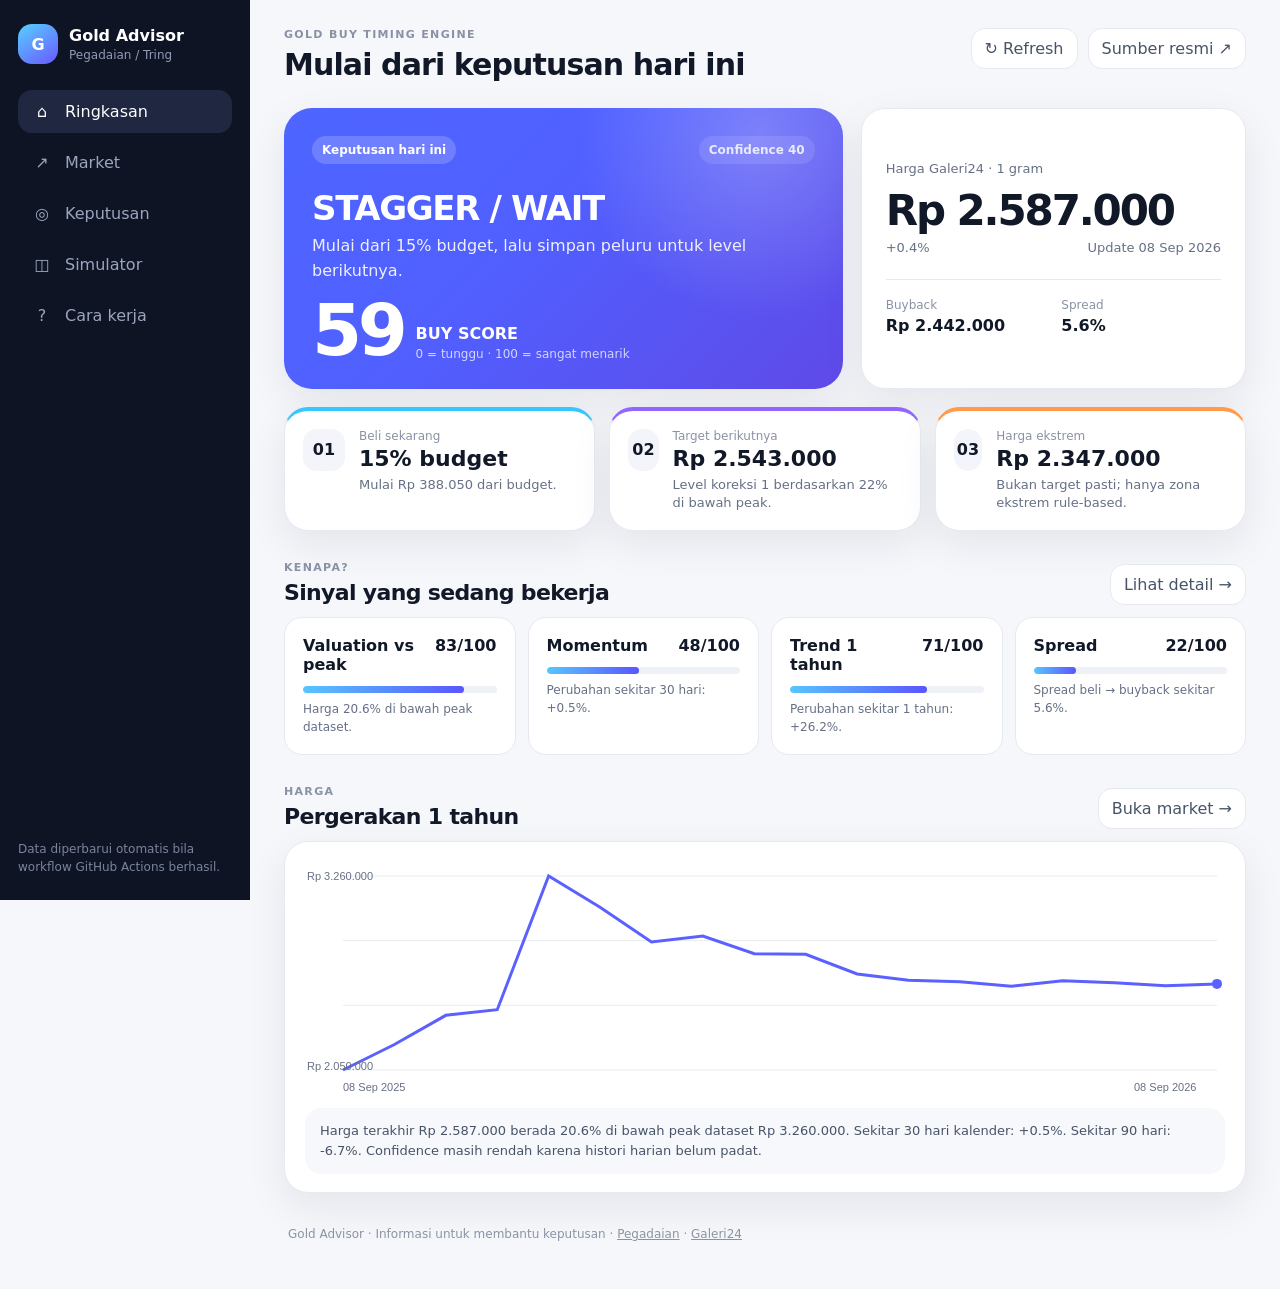
==== index.html @ e21ee0d2 "Add files via upload" ====
<!doctype html>
<html lang="id">
<head>
  <meta charset="utf-8" />
  <meta name="viewport" content="width=device-width,initial-scale=1" />
  <meta name="theme-color" content="#0b1020" />
  <meta name="description" content="Gold Advisor — alat bantu menentukan kapan dan berapa banyak emas dibeli." />
  <title>Gold Advisor — Buy Timing</title>
  <link rel="stylesheet" href="css/styles.css" />
</head>
<body>
  <div class="app-shell">
    <aside class="sidebar">
      <div class="brand"><div class="brand-mark">G</div><div><strong>Gold Advisor</strong><span>Pegadaian / Tring</span></div></div>
      <nav id="nav">
        <button class="nav-item active" data-page="home"><span>⌂</span>Ringkasan</button>
        <button class="nav-item" data-page="market"><span>↗</span>Market</button>
        <button class="nav-item" data-page="decision"><span>◎</span>Keputusan</button>
        <button class="nav-item" data-page="simulator"><span>◫</span>Simulator</button>
        <button class="nav-item" data-page="method"><span>?</span>Cara kerja</button>
      </nav>
      <div class="sidebar-foot">Data diperbarui otomatis bila workflow GitHub Actions berhasil.</div>
    </aside>

    <main class="main">
      <header class="topbar">
        <div><div class="eyebrow">GOLD BUY TIMING ENGINE</div><h1 id="pageTitle">Mulai dari keputusan hari ini</h1></div>
        <div class="top-actions"><button id="refreshBtn" class="ghost-btn">↻ Refresh</button><a class="ghost-link" href="https://pegadaian.co.id/harga-emas" target="_blank" rel="noreferrer">Sumber resmi ↗</a></div>
      </header>

      <section id="page-home" class="page active">
        <div class="hero-grid">
          <div class="hero-card gradient-blue">
            <div class="hero-card-top"><span class="pill light">Keputusan hari ini</span><span id="confidencePill" class="pill soft">Confidence —</span></div>
            <div class="decision-label" id="decisionLabel">Memuat…</div>
            <div class="decision-copy" id="decisionCopy">Mengambil harga dan menghitung sinyal.</div>
            <div class="score-row"><div class="score-big" id="scoreBig">—</div><div><div class="score-caption">BUY SCORE</div><div class="score-hint">0 = tunggu · 100 = sangat menarik</div></div></div>
          </div>
          <div class="price-card card">
            <div class="card-title">Harga Galeri24 · 1 gram</div>
            <div class="price-main" id="currentPrice">—</div>
            <div class="price-meta"><span id="dailyChange">—</span><span id="updatedAt">—</span></div>
            <div class="mini-strip"><div><span>Buyback</span><strong id="buyback">—</strong></div><div><span>Spread</span><strong id="spread">—</strong></div></div>
          </div>
        </div>

        <div class="action-grid">
          <div class="action-card accent-cyan"><div class="action-icon">01</div><div><div class="action-title">Beli sekarang</div><strong id="nowAllocation">—</strong><p id="nowAllocationText">—</p></div></div>
          <div class="action-card accent-purple"><div class="action-icon">02</div><div><div class="action-title">Target berikutnya</div><strong id="nextTarget">—</strong><p id="nextTargetText">—</p></div></div>
          <div class="action-card accent-orange"><div class="action-icon">03</div><div><div class="action-title">Harga ekstrem</div><strong id="extremeTarget">—</strong><p id="extremeTargetText">—</p></div></div>
        </div>

        <div class="section-head"><div><div class="eyebrow">KENAPA?</div><h2>Sinyal yang sedang bekerja</h2></div><button class="text-btn" data-page-link="decision">Lihat detail →</button></div>
        <div class="factor-grid" id="factorGrid"></div>

        <div class="section-head"><div><div class="eyebrow">HARGA</div><h2>Pergerakan 1 tahun</h2></div><button class="text-btn" data-page-link="market">Buka market →</button></div>
        <div class="chart-card card"><canvas id="homeChart" height="240"></canvas><div id="chartStoryHome" class="chart-story">—</div></div>
      </section>

      <section id="page-market" class="page">
        <div class="page-intro"><div><div class="eyebrow">MARKET</div><h2>Jangan cuma lihat garisnya</h2><p>Grafik dibaca bersama peak, koreksi, momentum, dan posisi harga sekarang.</p></div><div class="range-tabs"><button class="range-btn active" data-range="30">30H</button><button class="range-btn" data-range="90">90H</button><button class="range-btn" data-range="365">1T</button></div></div>
        <div class="market-grid"><div class="chart-card card"><canvas id="marketChart" height="320"></canvas><div id="chartStoryMarket" class="chart-story">—</div></div><div class="stats-card card"><div class="stat-row"><span>Peak dataset</span><strong id="peakValue">—</strong></div><div class="stat-row"><span>Drawdown</span><strong id="drawdownValue">—</strong></div><div class="stat-row"><span>Low dataset</span><strong id="lowValue">—</strong></div><div class="stat-row"><span>Data points</span><strong id="pointsValue">—</strong></div><div class="data-confidence"><div class="meter"><span id="dataMeter"></span></div><div><strong id="dataConfidenceLabel">—</strong><p id="dataConfidenceCopy">—</p></div></div></div></div>
        <div class="insight-grid" id="marketInsights"></div>
      </section>

      <section id="page-decision" class="page">
        <div class="page-intro"><div><div class="eyebrow">DECISION CENTER</div><h2>Kenapa rekomendasinya begini?</h2><p>Score bukan ramalan harga. Ini skor rule-based untuk membantu entry bertahap.</p></div><div class="score-chip"><span>Score</span><strong id="decisionScore">—</strong></div></div>
        <div class="decision-grid"><div class="factor-list card" id="factorList"></div><div class="recommend-card gradient-dark"><div class="eyebrow light-text">RINGKASAN</div><h3 id="decisionHeadline">—</h3><p id="decisionDetail">—</p><div class="allocation-badge"><strong id="decisionAllocation">—</strong><span>alokasi awal dari budget</span></div></div></div>
        <div class="ladder card"><div class="section-head small"><div><div class="eyebrow">ENTRY LADDER</div><h3>Siapkan beberapa level, jangan tebak satu titik bottom</h3></div></div><div id="ladderRows"></div></div>
      </section>

      <section id="page-simulator" class="page">
        <div class="page-intro"><div><div class="eyebrow">SIMULATOR</div><h2>Berapa yang sebaiknya dibeli?</h2><p>Masukkan dana yang memang siap dialokasikan. Jangan gunakan uang kebutuhan dekat.</p></div></div>
        <div class="sim-grid"><div class="sim-card card"><label>Budget siap beli<input id="budgetInput" type="number" min="0" step="100000" value="5000000" /></label><label>Pembelian sekarang<select id="allocSelect"><option value="0.15">15%</option><option value="0.20">20%</option><option value="0.25" selected>25%</option><option value="0.30">30%</option><option value="0.40">40%</option></select></label><button id="simulateBtn" class="primary-btn">Hitung rencana</button><div class="sim-note">Rencana ini bersifat rule-based. Kamu tetap bisa mengubah persentase sebelum transaksi.</div></div><div class="sim-results"><div class="sim-highlight gradient-blue"><span>Beli sekarang</span><strong id="simNowAmount">—</strong><small id="simNowGram">—</small></div><div class="sim-box"><span>Sisa dana</span><strong id="simRemaining">—</strong></div><div class="sim-box"><span>Target level 2</span><strong id="simLevel2">—</strong></div><div class="sim-box"><span>Target level 3</span><strong id="simLevel3">—</strong></div></div></div>
        <div class="simulation-table card"><div class="table-head"><strong>Rencana bertahap</strong><span id="simTableHint">—</span></div><div id="simRows"></div></div>
      </section>

      <section id="page-method" class="page">
        <div class="page-intro"><div><div class="eyebrow">CARA KERJA</div><h2>Transparan soal apa yang kita tahu</h2><p>Gold Advisor memilih tindakan yang konservatif ketika data belum cukup padat.</p></div></div>
        <div class="method-grid"><div class="method-card card"><span class="method-num">01</span><h3>Harga</h3><p>Harga jual dan buyback Galeri24 1 gram dipakai sebagai titik awal analisis.</p></div><div class="method-card card"><span class="method-num">02</span><h3>Posisi vs peak</h3><p>Semakin jauh harga turun dari peak dataset, semakin menarik untuk akumulasi — bukan berarti pasti bottom.</p></div><div class="method-card card"><span class="method-num">03</span><h3>Momentum & trend</h3><p>Perubahan berdasarkan tanggal dihitung hanya dari data yang benar-benar tersedia; snapshot tidak dianggap sebagai hari berturut-turut.</p></div><div class="method-card card"><span class="method-num">04</span><h3>Spread</h3><p>Selisih harga beli dan buyback memengaruhi break-even, sehingga spread menjadi penalti pada score.</p></div><div class="method-card card"><span class="method-num">05</span><h3>Confidence</h3><p>Jumlah dan kepadatan data ikut memengaruhi tingkat keyakinan. Data sparse tidak dipoles seolah-olah lengkap.</p></div><div class="method-card card"><span class="method-num">06</span><h3>Backtest</h3><p>Backtest 7/30/90 hari baru layak setelah histori harian cukup panjang. Sebelum itu, rekomendasi adalah decision aid.</p></div></div>
        <div class="warning card"><strong>Catatan:</strong> dashboard ini adalah alat bantu informasi, bukan nasihat investasi dan bukan jaminan hasil. Selalu cek harga final di Tring sebelum transaksi.</div>
      </section>

      <footer>Gold Advisor · Informasi untuk membantu keputusan · <a href="https://pegadaian.co.id/harga-emas" target="_blank" rel="noreferrer">Pegadaian</a> · <a href="https://galeri24.co.id/harga-emas" target="_blank" rel="noreferrer">Galeri24</a></footer>
    </main>
  </div>
  <script src="js/app.js"></script>
</body>
</html>
---- css/styles.css ----
:root{--bg:#f6f7fb;--ink:#111827;--muted:#667085;--line:#e7e9f0;--card:#fff;--blue:#4a63ff;--cyan:#35c8ff;--purple:#9066ff;--orange:#ff9b4a;--green:#16b37f;--red:#e24e63;--shadow:0 14px 40px rgba(17,24,39,.08);--radius:24px}
*{box-sizing:border-box}html,body{margin:0;padding:0;background:var(--bg);color:var(--ink);font-family:Inter,ui-sans-serif,system-ui,-apple-system,BlinkMacSystemFont,"Segoe UI",sans-serif}button,input,select{font:inherit}a{color:inherit;text-decoration:none}.app-shell{display:flex;min-height:100vh}.sidebar{width:250px;padding:24px 18px;position:sticky;top:0;height:100vh;background:#0f1425;color:#cdd4e4;display:flex;flex-direction:column;gap:26px}.brand{display:flex;align-items:center;gap:11px;color:#fff}.brand-mark{width:40px;height:40px;border-radius:14px;background:linear-gradient(145deg,#57d0ff,#6a58ff);display:grid;place-items:center;font-weight:900}.brand strong{display:block}.brand span{display:block;font-size:12px;color:#909ab4;margin-top:3px}.sidebar nav{display:grid;gap:8px}.nav-item{border:0;background:transparent;color:#9ba5be;text-align:left;padding:12px 13px;border-radius:14px;cursor:pointer;display:flex;gap:12px;align-items:center}.nav-item:hover,.nav-item.active{background:#202740;color:#fff}.nav-item span{width:22px;text-align:center}.sidebar-foot{margin-top:auto;font-size:12px;line-height:1.5;color:#79849d}.main{flex:1;padding:28px 34px 48px;max-width:1400px;margin:0 auto;width:100%}.topbar{display:flex;justify-content:space-between;align-items:flex-start;gap:20px;margin-bottom:26px}.eyebrow{font-size:11px;font-weight:800;letter-spacing:.12em;color:#8992a5}.topbar h1,.page-intro h2,.section-head h2{margin:6px 0 0;letter-spacing:-.03em}.topbar h1{font-size:30px}.top-actions{display:flex;gap:10px}.ghost-btn,.ghost-link,.text-btn,.range-btn{border:1px solid var(--line);background:#fff;border-radius:14px;padding:10px 13px;color:#475467;cursor:pointer}.ghost-link{display:flex;align-items:center}.page{display:none}.page.active{display:block}.hero-grid{display:grid;grid-template-columns:1.45fr 1fr;gap:18px}.hero-card{padding:28px;border-radius:28px;color:#fff;min-height:270px;display:flex;flex-direction:column;justify-content:space-between;box-shadow:var(--shadow)}.gradient-blue{background:radial-gradient(circle at 85% 10%,rgba(255,255,255,.24),transparent 34%),linear-gradient(135deg,#4e65ff 0%,#5060ff 42%,#5f4ae8 100%)}.gradient-dark{background:linear-gradient(145deg,#141a2d,#242a42);color:#fff}.hero-card-top{display:flex;justify-content:space-between;align-items:center}.pill{font-size:12px;font-weight:700;padding:7px 10px;border-radius:999px}.pill.light{background:rgba(255,255,255,.18);color:#fff}.pill.soft{background:rgba(255,255,255,.10);color:#e8ebff}.decision-label{font-size:34px;font-weight:900;letter-spacing:-.04em;margin-top:24px}.decision-copy{max-width:620px;opacity:.9;line-height:1.55;margin-top:6px}.score-row{display:flex;align-items:flex-end;gap:12px;margin-top:16px}.score-big{font-size:72px;line-height:.85;font-weight:900;letter-spacing:-.06em}.score-caption{font-weight:800}.score-hint{font-size:12px;opacity:.74;margin-top:4px}.card,.price-card,.action-card,.method-card,.stats-card{background:var(--card);border:1px solid var(--line);border-radius:var(--radius);box-shadow:var(--shadow)}.price-card{padding:24px;display:flex;flex-direction:column;justify-content:center}.card-title{color:#667085;font-size:13px}.price-main{font-size:42px;font-weight:900;letter-spacing:-.05em;margin-top:10px}.price-meta{display:flex;justify-content:space-between;color:#667085;font-size:13px;margin-top:5px}.mini-strip{display:grid;grid-template-columns:1fr 1fr;margin-top:24px;padding-top:18px;border-top:1px solid var(--line);gap:16px}.mini-strip span,.mini-strip strong{display:block}.mini-strip span{font-size:12px;color:#8992a5}.mini-strip strong{margin-top:4px}.action-grid{display:grid;grid-template-columns:repeat(3,1fr);gap:14px;margin:18px 0 30px}.action-card{padding:18px;display:flex;gap:14px;align-items:flex-start}.action-icon{width:42px;height:42px;border-radius:14px;display:grid;place-items:center;font-weight:900;background:#f3f5fb}.accent-cyan{border-top:4px solid var(--cyan)}.accent-purple{border-top:4px solid var(--purple)}.accent-orange{border-top:4px solid var(--orange)}.action-title{font-size:12px;color:#8992a5}.action-card strong{font-size:22px;display:block;margin-top:3px}.action-card p{margin:5px 0 0;color:#667085;font-size:13px;line-height:1.4}.section-head{display:flex;justify-content:space-between;align-items:end;margin:0 0 12px}.section-head.small{align-items:center}.section-head h2{font-size:22px}.factor-grid{display:grid;grid-template-columns:repeat(4,1fr);gap:12px;margin-bottom:30px}.factor{padding:18px;background:#fff;border:1px solid var(--line);border-radius:18px}.factor-top{display:flex;justify-content:space-between;gap:10px}.factor-name{font-weight:700}.factor-score{font-weight:900}.meter{height:7px;background:#eef1f6;border-radius:999px;overflow:hidden;margin:12px 0 8px}.meter span{display:block;height:100%;width:0;background:linear-gradient(90deg,#56c6ff,#5b55ff);border-radius:999px}.factor p{margin:0;color:#667085;font-size:12px;line-height:1.45}.chart-card{padding:16px 16px 18px}.chart-card canvas{width:100%;display:block}.chart-story{margin:10px 4px 0;padding:13px 15px;border-radius:16px;background:#f7f8fc;color:#475467;font-size:13px;line-height:1.55}.page-intro{display:flex;justify-content:space-between;align-items:flex-end;gap:20px;margin-bottom:18px}.page-intro h2{font-size:32px}.page-intro p{margin:7px 0 0;color:#667085;max-width:680px;line-height:1.5}.range-tabs{display:flex;background:#edf0f6;padding:4px;border-radius:14px}.range-btn{border:0;background:transparent;padding:9px 12px}.range-btn.active{background:#fff;box-shadow:0 4px 14px rgba(17,24,39,.08);color:#111827}.market-grid{display:grid;grid-template-columns:1.7fr .75fr;gap:16px}.stats-card{padding:20px}.stat-row{display:flex;justify-content:space-between;padding:15px 0;border-bottom:1px solid var(--line)}.stat-row:first-child{padding-top:4px}.stat-row:last-of-type{border-bottom:0}.stat-row span{color:#667085}.stat-row strong{font-size:18px}.data-confidence{margin-top:18px;padding-top:18px;border-top:1px solid var(--line)}.data-confidence p{margin:6px 0 0;color:#667085;font-size:12px;line-height:1.5}.insight-grid{display:grid;grid-template-columns:repeat(3,1fr);gap:12px;margin-top:16px}.insight{padding:18px;border-radius:18px;background:#fff;border:1px solid var(--line)}.insight strong{display:block}.insight p{color:#667085;font-size:13px;line-height:1.5;margin:7px 0 0}.score-chip{background:#eef1ff;color:#4a54db;padding:12px 18px;border-radius:18px;text-align:right}.score-chip span{display:block;font-size:12px}.score-chip strong{font-size:34px;line-height:1}.decision-grid{display:grid;grid-template-columns:1.5fr .9fr;gap:16px}.factor-list{padding:8px}.factor-row{padding:17px;border-bottom:1px solid var(--line)}.factor-row:last-child{border-bottom:0}.factor-row-head{display:flex;justify-content:space-between}.factor-row p{margin:6px 0 0;color:#667085;font-size:13px;line-height:1.5}.recommend-card{padding:24px;border-radius:24px}.recommend-card h3{font-size:30px;margin:10px 0}.recommend-card p{color:#b8c0d2;line-height:1.55}.allocation-badge{margin-top:24px;padding:15px;background:rgba(255,255,255,.08);border-radius:18px}.allocation-badge strong{display:block;font-size:30px}.allocation-badge span{font-size:12px;color:#b8c0d2}.light-text{color:#b8c0d2}.ladder{margin-top:16px;padding:20px}.ladder-row{display:grid;grid-template-columns:1.2fr 1fr 1fr 1fr;gap:12px;align-items:center;padding:14px 0;border-bottom:1px solid var(--line)}.ladder-row:last-child{border-bottom:0}.ladder-row .stage{font-weight:800}.ladder-row small{color:#667085}.sim-grid{display:grid;grid-template-columns:.8fr 1.2fr;gap:16px}.sim-card{padding:22px}.sim-card label{display:block;font-size:13px;font-weight:700;margin-bottom:15px}.sim-card input,.sim-card select{width:100%;margin-top:8px;padding:13px 14px;border:1px solid var(--line);border-radius:14px;background:#fff}.primary-btn{width:100%;border:0;border-radius:14px;padding:13px;background:#111827;color:#fff;font-weight:800;cursor:pointer}.sim-note{margin-top:12px;font-size:12px;color:#667085;line-height:1.5}.sim-results{display:grid;grid-template-columns:1fr 1fr;gap:12px}.sim-highlight,.sim-box{border-radius:20px;padding:20px}.sim-highlight{grid-column:span 2;color:#fff}.sim-highlight span,.sim-box span{display:block;font-size:12px}.sim-highlight strong{display:block;font-size:34px;margin-top:8px}.sim-highlight small{display:block;margin-top:4px;opacity:.9}.sim-box{background:#fff;border:1px solid var(--line);box-shadow:var(--shadow)}.sim-box strong{display:block;font-size:20px;margin-top:8px}.simulation-table{margin-top:16px;padding:20px}.table-head{display:flex;justify-content:space-between;padding-bottom:12px;border-bottom:1px solid var(--line)}.table-row{display:grid;grid-template-columns:1.1fr .8fr .8fr .8fr;gap:12px;padding:14px 0;border-bottom:1px solid var(--line);align-items:center}.table-row:last-child{border-bottom:0}.table-row small{color:#667085}.method-grid{display:grid;grid-template-columns:repeat(3,1fr);gap:14px}.method-card{padding:22px}.method-num{display:inline-grid;place-items:center;width:34px;height:34px;border-radius:11px;background:#eef1ff;color:#4a54db;font-weight:900}.method-card h3{margin:14px 0 8px}.method-card p{margin:0;color:#667085;font-size:13px;line-height:1.55}.warning{padding:18px;margin-top:16px;background:#fff8ee;border-color:#ffe0bf;line-height:1.5;color:#7a512a}footer{padding:34px 4px 0;color:#8a93a5;font-size:12px}footer a{text-decoration:underline}.hidden{display:none!important}
@media(max-width:980px){.sidebar{width:84px;padding:18px 10px}.brand strong,.brand span,.sidebar-foot,.nav-item:not(.active){font-size:0}.nav-item{justify-content:center}.nav-item span{font-size:16px}.main{padding:22px 18px 40px}.hero-grid,.market-grid,.decision-grid,.sim-grid{grid-template-columns:1fr}.action-grid,.factor-grid{grid-template-columns:1fr 1fr}.method-grid{grid-template-columns:1fr 1fr}.topbar{align-items:flex-end}.topbar h1{font-size:24px}.page-intro{align-items:flex-start;flex-direction:column}.range-tabs{align-self:stretch}.range-btn{flex:1}.insight-grid{grid-template-columns:1fr}.ladder-row,.table-row{grid-template-columns:1fr 1fr}}
@media(max-width:640px){.app-shell{display:block}.sidebar{position:sticky;top:0;z-index:20;width:100%;height:auto;display:flex;flex-direction:row;padding:10px 12px;border-bottom:1px solid #242a3a}.brand{margin-right:auto}.brand strong{font-size:14px}.brand span{font-size:11px}.sidebar nav{display:flex;gap:4px;overflow:auto}.nav-item{padding:9px;border-radius:12px}.nav-item span{display:none}.nav-item{font-size:12px}.sidebar-foot{display:none}.main{padding:18px 12px 36px}.hero-card{min-height:250px}.decision-label{font-size:29px}.score-big{font-size:62px}.action-grid,.factor-grid,.method-grid,.sim-results{grid-template-columns:1fr}.sim-highlight{grid-column:span 1}.page-intro h2{font-size:28px}.top-actions .ghost-link{display:none}.price-main{font-size:35px}.ladder-row,.table-row{grid-template-columns:1fr 1fr}.ladder-row>div:nth-child(n+3),.table-row>div:nth-child(n+3){text-align:right}}
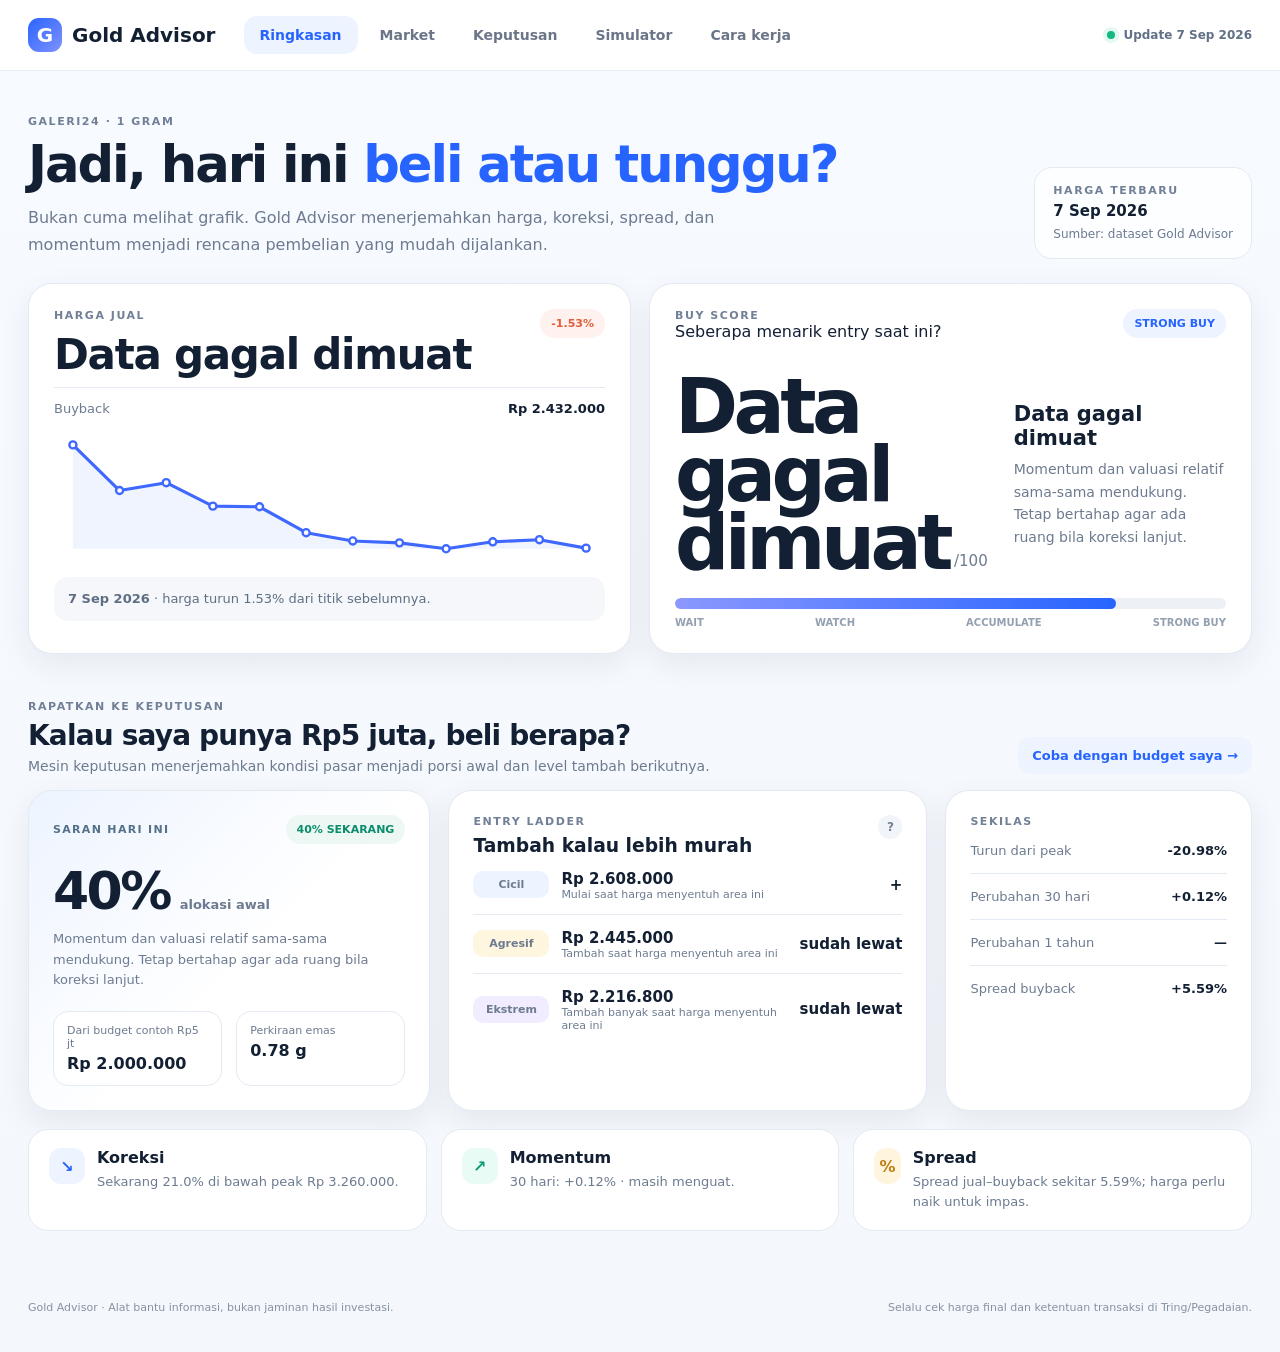
==== commit f43c307a: "Add files via upload" ====
--- a/index.html
+++ b/index.html
@@ -1,89 +1,131 @@
 <!doctype html>
 <html lang="id">
 <head>
-  <meta charset="utf-8" />
-  <meta name="viewport" content="width=device-width,initial-scale=1" />
-  <meta name="theme-color" content="#0b1020" />
-  <meta name="description" content="Gold Advisor — alat bantu menentukan kapan dan berapa banyak emas dibeli." />
-  <title>Gold Advisor — Buy Timing</title>
-  <link rel="stylesheet" href="css/styles.css" />
+  <meta charset="utf-8">
+  <meta name="viewport" content="width=device-width, initial-scale=1">
+  <title>Gold Advisor — Keputusan Emas Lebih Mudah</title>
+  <meta name="description" content="Dashboard analisis harga emas Galeri24 untuk membantu menentukan kapan dan berapa banyak membeli.">
+  <link rel="stylesheet" href="./css/styles.css">
 </head>
 <body>
-  <div class="app-shell">
-    <aside class="sidebar">
-      <div class="brand"><div class="brand-mark">G</div><div><strong>Gold Advisor</strong><span>Pegadaian / Tring</span></div></div>
-      <nav id="nav">
-        <button class="nav-item active" data-page="home"><span>⌂</span>Ringkasan</button>
-        <button class="nav-item" data-page="market"><span>↗</span>Market</button>
-        <button class="nav-item" data-page="decision"><span>◎</span>Keputusan</button>
-        <button class="nav-item" data-page="simulator"><span>◫</span>Simulator</button>
-        <button class="nav-item" data-page="method"><span>?</span>Cara kerja</button>
+  <header class="topbar">
+    <div class="topbar-inner">
+      <a class="brand" href="#dashboard"><span class="brand-mark">G</span><span>Gold Advisor</span></a>
+      <nav class="nav" aria-label="Navigasi utama">
+        <a data-page="dashboard" class="nav-link active" href="#dashboard">Ringkasan</a>
+        <a data-page="market" class="nav-link" href="#market">Market</a>
+        <a data-page="decision" class="nav-link" href="#decision">Keputusan</a>
+        <a data-page="simulator" class="nav-link" href="#simulator">Simulator</a>
+        <a data-page="method" class="nav-link" href="#method">Cara kerja</a>
       </nav>
-      <div class="sidebar-foot">Data diperbarui otomatis bila workflow GitHub Actions berhasil.</div>
-    </aside>
+      <div class="updated-chip"><span class="live-dot"></span><span id="topUpdated">Memuat</span></div>
+    </div>
+  </header>
 
-    <main class="main">
-      <header class="topbar">
-        <div><div class="eyebrow">GOLD BUY TIMING ENGINE</div><h1 id="pageTitle">Mulai dari keputusan hari ini</h1></div>
-        <div class="top-actions"><button id="refreshBtn" class="ghost-btn">↻ Refresh</button><a class="ghost-link" href="https://pegadaian.co.id/harga-emas" target="_blank" rel="noreferrer">Sumber resmi ↗</a></div>
-      </header>
+  <main class="site">
+    <section class="page" id="page-dashboard">
+      <div class="hero-intro">
+        <div>
+          <div class="eyebrow">GALERI24 · 1 GRAM</div>
+          <h1>Jadi, hari ini <span>beli atau tunggu?</span></h1>
+          <p class="lead">Bukan cuma melihat grafik. Gold Advisor menerjemahkan harga, koreksi, spread, dan momentum menjadi rencana pembelian yang mudah dijalankan.</p>
+        </div>
+        <div class="hero-date card-soft">
+          <div class="mini-label">HARGA TERBARU</div>
+          <b id="heroDate">—</b>
+          <span id="sourceLabel">Sumber: —</span>
+        </div>
+      </div>
 
-      <section id="page-home" class="page active">
-        <div class="hero-grid">
-          <div class="hero-card gradient-blue">
-            <div class="hero-card-top"><span class="pill light">Keputusan hari ini</span><span id="confidencePill" class="pill soft">Confidence —</span></div>
-            <div class="decision-label" id="decisionLabel">Memuat…</div>
-            <div class="decision-copy" id="decisionCopy">Mengambil harga dan menghitung sinyal.</div>
-            <div class="score-row"><div class="score-big" id="scoreBig">—</div><div><div class="score-caption">BUY SCORE</div><div class="score-hint">0 = tunggu · 100 = sangat menarik</div></div></div>
+      <div class="dashboard-grid">
+        <article class="price-card card">
+          <div class="card-head"><div><div class="mini-label">HARGA JUAL</div><h2 id="price">—</h2></div><span id="todayMove" class="trend-pill">—</span></div>
+          <div class="price-meta"><span>Buyback</span><b id="buybackDash">—</b></div>
+          <div class="mini-chart-wrap"><svg id="miniChart" viewBox="0 0 700 180" aria-label="Grafik mini harga emas"></svg><div id="miniTip" class="chart-tooltip" hidden></div></div>
+          <div class="mini-note" id="miniNote">—</div>
+        </article>
+
+        <article class="score-card card">
+          <div class="score-header"><div><div class="mini-label">BUY SCORE</div><div class="muted">Seberapa menarik entry saat ini?</div></div><span id="scoreBadge" class="score-badge">—</span></div>
+          <div class="score-main">
+            <div class="score-number"><b id="score">—</b><span>/100</span></div>
+            <div class="score-message"><h3 id="decisionHeadline">—</h3><p id="decisionText">—</p></div>
           </div>
-          <div class="price-card card">
-            <div class="card-title">Harga Galeri24 · 1 gram</div>
-            <div class="price-main" id="currentPrice">—</div>
-            <div class="price-meta"><span id="dailyChange">—</span><span id="updatedAt">—</span></div>
-            <div class="mini-strip"><div><span>Buyback</span><strong id="buyback">—</strong></div><div><span>Spread</span><strong id="spread">—</strong></div></div>
-          </div>
-        </div>
+          <div class="score-meter"><span id="scoreMeterFill"></span></div>
+          <div class="score-scale"><span>WAIT</span><span>WATCH</span><span>ACCUMULATE</span><span>STRONG BUY</span></div>
+        </article>
+      </div>
 
-        <div class="action-grid">
-          <div class="action-card accent-cyan"><div class="action-icon">01</div><div><div class="action-title">Beli sekarang</div><strong id="nowAllocation">—</strong><p id="nowAllocationText">—</p></div></div>
-          <div class="action-card accent-purple"><div class="action-icon">02</div><div><div class="action-title">Target berikutnya</div><strong id="nextTarget">—</strong><p id="nextTargetText">—</p></div></div>
-          <div class="action-card accent-orange"><div class="action-icon">03</div><div><div class="action-title">Harga ekstrem</div><strong id="extremeTarget">—</strong><p id="extremeTargetText">—</p></div></div>
-        </div>
+      <div class="section-row"><div><div class="eyebrow">RAPATKAN KE KEPUTUSAN</div><h2>Kalau saya punya Rp5 juta, beli berapa?</h2><p>Mesin keputusan menerjemahkan kondisi pasar menjadi porsi awal dan level tambah berikutnya.</p></div><a class="text-button" href="#simulator">Coba dengan budget saya →</a></div>
 
-        <div class="section-head"><div><div class="eyebrow">KENAPA?</div><h2>Sinyal yang sedang bekerja</h2></div><button class="text-btn" data-page-link="decision">Lihat detail →</button></div>
-        <div class="factor-grid" id="factorGrid"></div>
+      <div class="action-grid">
+        <article class="action-card primary card">
+          <div class="action-top"><span class="action-tag">SARAN HARI INI</span><span id="actionLabel" class="action-state">—</span></div>
+          <div class="action-amount"><b id="allocPct">—</b><span>alokasi awal</span></div>
+          <p id="allocationReason">—</p>
+          <div class="amount-row"><div><span>Dari budget contoh Rp5 jt</span><b id="allocExample">—</b></div><div><span>Perkiraan emas</span><b id="allocGram">—</b></div></div>
+        </article>
+        <article class="ladder-card card"><div class="card-title-row"><div><div class="mini-label">ENTRY LADDER</div><h3>Tambah kalau lebih murah</h3></div><span class="help-dot" title="Beli bertahap untuk mengurangi risiko salah timing.">?</span></div><div id="ladderRows"></div></article>
+        <article class="quick-card card"><div class="mini-label">SEKILAS</div><div class="quick-item"><span>Turun dari peak</span><b id="quickDd">—</b></div><div class="quick-item"><span>Perubahan 30 hari</span><b id="quick30">—</b></div><div class="quick-item"><span>Perubahan 1 tahun</span><b id="quickYoy">—</b></div><div class="quick-item"><span>Spread buyback</span><b id="quickSpread">—</b></div></article>
+      </div>
 
-        <div class="section-head"><div><div class="eyebrow">HARGA</div><h2>Pergerakan 1 tahun</h2></div><button class="text-btn" data-page-link="market">Buka market →</button></div>
-        <div class="chart-card card"><canvas id="homeChart" height="240"></canvas><div id="chartStoryHome" class="chart-story">—</div></div>
-      </section>
+      <div class="insight-strip">
+        <div class="insight"><span class="insight-icon blue">↘</span><div><b>Koreksi</b><p id="insightCorrection">—</p></div></div>
+        <div class="insight"><span class="insight-icon mint">↗</span><div><b>Momentum</b><p id="insightMomentum">—</p></div></div>
+        <div class="insight"><span class="insight-icon yellow">%</span><div><b>Spread</b><p id="insightSpread">—</p></div></div>
+      </div>
+    </section>
 
-      <section id="page-market" class="page">
-        <div class="page-intro"><div><div class="eyebrow">MARKET</div><h2>Jangan cuma lihat garisnya</h2><p>Grafik dibaca bersama peak, koreksi, momentum, dan posisi harga sekarang.</p></div><div class="range-tabs"><button class="range-btn active" data-range="30">30H</button><button class="range-btn" data-range="90">90H</button><button class="range-btn" data-range="365">1T</button></div></div>
-        <div class="market-grid"><div class="chart-card card"><canvas id="marketChart" height="320"></canvas><div id="chartStoryMarket" class="chart-story">—</div></div><div class="stats-card card"><div class="stat-row"><span>Peak dataset</span><strong id="peakValue">—</strong></div><div class="stat-row"><span>Drawdown</span><strong id="drawdownValue">—</strong></div><div class="stat-row"><span>Low dataset</span><strong id="lowValue">—</strong></div><div class="stat-row"><span>Data points</span><strong id="pointsValue">—</strong></div><div class="data-confidence"><div class="meter"><span id="dataMeter"></span></div><div><strong id="dataConfidenceLabel">—</strong><p id="dataConfidenceCopy">—</p></div></div></div></div>
-        <div class="insight-grid" id="marketInsights"></div>
-      </section>
+    <section class="page" id="page-market" hidden>
+      <div class="page-header-row"><div><div class="eyebrow">MARKET</div><h1>Harga emas, dibaca titik demi titik.</h1><p class="lead">Arah harga terlihat dari posisi terhadap peak, perubahan antar titik, dan konteks waktu. <b>Arahkan kursor atau tap titik grafik</b> untuk melihat harga jual, buyback, dan perubahan.</p></div><div class="period-tabs" id="periodTabs"><button data-period="30">30H</button><button data-period="90">90H</button><button class="active" data-period="365">1 TAHUN</button></div></div>
 
-      <section id="page-decision" class="page">
-        <div class="page-intro"><div><div class="eyebrow">DECISION CENTER</div><h2>Kenapa rekomendasinya begini?</h2><p>Score bukan ramalan harga. Ini skor rule-based untuk membantu entry bertahap.</p></div><div class="score-chip"><span>Score</span><strong id="decisionScore">—</strong></div></div>
-        <div class="decision-grid"><div class="factor-list card" id="factorList"></div><div class="recommend-card gradient-dark"><div class="eyebrow light-text">RINGKASAN</div><h3 id="decisionHeadline">—</h3><p id="decisionDetail">—</p><div class="allocation-badge"><strong id="decisionAllocation">—</strong><span>alokasi awal dari budget</span></div></div></div>
-        <div class="ladder card"><div class="section-head small"><div><div class="eyebrow">ENTRY LADDER</div><h3>Siapkan beberapa level, jangan tebak satu titik bottom</h3></div></div><div id="ladderRows"></div></div>
-      </section>
+      <div class="market-top-grid">
+        <article class="chart-card card">
+          <div class="chart-card-head"><div><span class="mini-label">PRICE TREND</span><h2 id="chartTitle">Pergerakan 1 tahun</h2></div><div class="chart-legend"><span><i class="legend-line"></i>Harga jual</span><span><i class="legend-dot"></i>Peak</span></div></div>
+          <div class="chart-shell"><svg id="mainChart" viewBox="0 0 1200 520" role="img" aria-label="Grafik harga emas interaktif"></svg><div id="mainTooltip" class="chart-tooltip big" hidden></div></div>
+          <div class="chart-reading" id="chartReading">—</div>
+        </article>
+        <aside class="market-context">
+          <div class="stat-card blue-bg"><span>Harga saat ini</span><b id="marketCurrent">—</b><small id="marketDate">—</small></div>
+          <div class="stat-card"><span>Peak</span><b id="peak">—</b><small id="peakDate">—</small></div>
+          <div class="stat-card"><span>Low</span><b id="trough">—</b><small id="troughDate">—</small></div>
+          <div class="stat-card warm-bg"><span>Drawdown</span><b id="marketDd">—</b><small>dari peak</small></div>
+        </aside>
+      </div>
 
-      <section id="page-simulator" class="page">
-        <div class="page-intro"><div><div class="eyebrow">SIMULATOR</div><h2>Berapa yang sebaiknya dibeli?</h2><p>Masukkan dana yang memang siap dialokasikan. Jangan gunakan uang kebutuhan dekat.</p></div></div>
-        <div class="sim-grid"><div class="sim-card card"><label>Budget siap beli<input id="budgetInput" type="number" min="0" step="100000" value="5000000" /></label><label>Pembelian sekarang<select id="allocSelect"><option value="0.15">15%</option><option value="0.20">20%</option><option value="0.25" selected>25%</option><option value="0.30">30%</option><option value="0.40">40%</option></select></label><button id="simulateBtn" class="primary-btn">Hitung rencana</button><div class="sim-note">Rencana ini bersifat rule-based. Kamu tetap bisa mengubah persentase sebelum transaksi.</div></div><div class="sim-results"><div class="sim-highlight gradient-blue"><span>Beli sekarang</span><strong id="simNowAmount">—</strong><small id="simNowGram">—</small></div><div class="sim-box"><span>Sisa dana</span><strong id="simRemaining">—</strong></div><div class="sim-box"><span>Target level 2</span><strong id="simLevel2">—</strong></div><div class="sim-box"><span>Target level 3</span><strong id="simLevel3">—</strong></div></div></div>
-        <div class="simulation-table card"><div class="table-head"><strong>Rencana bertahap</strong><span id="simTableHint">—</span></div><div id="simRows"></div></div>
-      </section>
+      <div class="section-row compact"><div><div class="eyebrow">HISTORY</div><h2>Riwayat harga</h2><p>Setiap baris menjawab: berapa harganya pada tanggal itu?</p></div><span class="count-chip" id="historyCount">—</span></div>
+      <div class="table-card card"><div class="table-scroll"><table><thead><tr><th>Tanggal</th><th>Harga jual</th><th>Buyback</th><th>Perubahan</th><th>Status</th></tr></thead><tbody id="historyRows"></tbody></table></div></div>
+    </section>
 
-      <section id="page-method" class="page">
-        <div class="page-intro"><div><div class="eyebrow">CARA KERJA</div><h2>Transparan soal apa yang kita tahu</h2><p>Gold Advisor memilih tindakan yang konservatif ketika data belum cukup padat.</p></div></div>
-        <div class="method-grid"><div class="method-card card"><span class="method-num">01</span><h3>Harga</h3><p>Harga jual dan buyback Galeri24 1 gram dipakai sebagai titik awal analisis.</p></div><div class="method-card card"><span class="method-num">02</span><h3>Posisi vs peak</h3><p>Semakin jauh harga turun dari peak dataset, semakin menarik untuk akumulasi — bukan berarti pasti bottom.</p></div><div class="method-card card"><span class="method-num">03</span><h3>Momentum & trend</h3><p>Perubahan berdasarkan tanggal dihitung hanya dari data yang benar-benar tersedia; snapshot tidak dianggap sebagai hari berturut-turut.</p></div><div class="method-card card"><span class="method-num">04</span><h3>Spread</h3><p>Selisih harga beli dan buyback memengaruhi break-even, sehingga spread menjadi penalti pada score.</p></div><div class="method-card card"><span class="method-num">05</span><h3>Confidence</h3><p>Jumlah dan kepadatan data ikut memengaruhi tingkat keyakinan. Data sparse tidak dipoles seolah-olah lengkap.</p></div><div class="method-card card"><span class="method-num">06</span><h3>Backtest</h3><p>Backtest 7/30/90 hari baru layak setelah histori harian cukup panjang. Sebelum itu, rekomendasi adalah decision aid.</p></div></div>
-        <div class="warning card"><strong>Catatan:</strong> dashboard ini adalah alat bantu informasi, bukan nasihat investasi dan bukan jaminan hasil. Selalu cek harga final di Tring sebelum transaksi.</div>
-      </section>
+    <section class="page" id="page-decision" hidden>
+      <div class="page-header-row"><div><div class="eyebrow">KEPUTUSAN</div><h1>Jelas: beli berapa, lalu kapan tambah?</h1><p class="lead">Satu keputusan utama, satu rencana cadangan. Tidak perlu menebak titik terendah.</p></div><div id="decisionChip" class="decision-chip">—</div></div>
+      <div class="decision-hero card"><div class="decision-copy"><div class="mini-label">SINyal HARI INI</div><h2 id="bigSignal">—</h2><p id="bigSignalText">—</p></div><div class="decision-metric"><span>BUY SCORE</span><b id="dScore">—</b><small>Confidence <strong id="dConfidence">—</strong></small></div></div>
+      <div class="factor-grid" id="factorGrid"></div>
+      <div class="decision-two-col"><article class="card break-card"><div class="mini-label">BREAK-EVEN</div><h2>Berapa kenaikan agar impas?</h2><div class="be-grid"><div><span>Harga beli</span><b id="dBuy">—</b></div><div><span>Buyback</span><b id="dBb">—</b></div><div><span>Spread</span><b id="dSpread">—</b></div><div><span>Harga impas</span><b id="dBe">—</b></div></div><p id="beText">—</p></article><article class="card scenario-card"><div class="mini-label">SKENARIO</div><h2>Kalau harga turun setelah beli</h2><div id="scenarioBoxes"></div></article></div>
+    </section>
 
-      <footer>Gold Advisor · Informasi untuk membantu keputusan · <a href="https://pegadaian.co.id/harga-emas" target="_blank" rel="noreferrer">Pegadaian</a> · <a href="https://galeri24.co.id/harga-emas" target="_blank" rel="noreferrer">Galeri24</a></footer>
-    </main>
-  </div>
-  <script src="js/app.js"></script>
+    <section class="page" id="page-simulator" hidden>
+      <div class="page-header-row"><div><div class="eyebrow">SIMULATOR</div><h1>Masukkan budget, langsung terlihat rencananya.</h1><p class="lead">Geser alokasi sekarang. Sisanya otomatis dibagi ke level harga berikutnya.</p></div></div>
+      <div class="sim-grid"><article class="card sim-control"><div class="input-label">Budget investasi</div><div class="currency-input"><span>Rp</span><input id="budget" type="number" value="5000000" min="0" step="100000"></div><div class="input-label slider-label"><span>Alokasi sekarang</span><b id="allocValue">25%</b></div><input id="allocInput" type="range" min="0" max="70" step="5" value="25"><div class="slider-scale"><span>0%</span><span>25%</span><span>50%</span><span>70%</span></div><button id="calcBtn" class="primary-button">Hitung rencana</button><p class="microcopy">Engine menyarankan <b id="engineAlloc">—</b> berdasarkan kondisi harga saat ini.</p></article>
+        <article class="card sim-output"><div class="mini-label">HASIL</div><h2 id="simHeadline">—</h2><p id="simText">—</p><div class="sim-stat-grid"><div><span>Beli sekarang</span><b id="simNow">—</b></div><div><span>Perkiraan gram</span><b id="simGram">—</b></div><div><span>Dana ditahan</span><b id="simRemain">—</b></div></div></article></div>
+      <article class="card plan-card"><div class="section-row compact"><div><div class="eyebrow">Rencana bertahap</div><h2>Contoh pembagian dana</h2></div></div><div id="planRows"></div></article>
+    </section>
+
+    <section class="page" id="page-method" hidden>
+      <div class="page-header-row"><div><div class="eyebrow">CARA KERJA</div><h1>Kenapa Gold Advisor menyarankan begitu?</h1><p class="lead">Buka logika di balik score. Tidak ada angka ajaib yang disembunyikan.</p></div></div>
+      <div class="method-grid">
+        <article class="method-card"><span>01</span><h2>Koreksi dari peak</h2><p>Semakin jauh harga saat ini dari puncak dataset, semakin besar ruang untuk akumulasi. Ini bukan jaminan sudah bottom.</p></article>
+        <article class="method-card"><span>02</span><h2>Momentum</h2><p>Perubahan antar tanggal yang tersedia dipakai untuk melihat apakah koreksi masih berjalan atau harga mulai pulih.</p></article>
+        <article class="method-card"><span>03</span><h2>Tren 1 tahun</h2><p>Perubahan dari awal periode memberi konteks: koreksi di tengah tren naik berbeda dari pelemahan panjang.</p></article>
+        <article class="method-card"><span>04</span><h2>Spread buyback</h2><p>Harga jual dan buyback dibandingkan agar keputusan tidak lupa bahwa posisi harus melewati selisih tersebut untuk impas.</p></article>
+        <article class="method-card"><span>05</span><h2>Alokasi</h2><p>Score diterjemahkan menjadi porsi awal. Sistem membatasi pembelian sekaligus agar tidak all-in.</p></article>
+        <article class="method-card"><span>06</span><h2>Confidence</h2><p>Semakin sedikit data historis yang tersedia, semakin rendah tingkat keyakinan. Engine tidak pura-pura punya data yang tidak ada.</p></article>
+      </div>
+      <div class="card method-note"><b>Catatan metodologi</b><p id="methodDataNote">—</p></div>
+    </section>
+  </main>
+
+  <footer class="footer"><div>Gold Advisor · Alat bantu informasi, bukan jaminan hasil investasi.</div><div>Selalu cek harga final dan ketentuan transaksi di Tring/Pegadaian.</div></footer>
+  <script src="./js/app.js"></script>
 </body>
 </html>
--- a/css/styles.css
+++ b/css/styles.css
@@ -1,4 +1,4 @@
-:root{--bg:#f6f7fb;--ink:#111827;--muted:#667085;--line:#e7e9f0;--card:#fff;--blue:#4a63ff;--cyan:#35c8ff;--purple:#9066ff;--orange:#ff9b4a;--green:#16b37f;--red:#e24e63;--shadow:0 14px 40px rgba(17,24,39,.08);--radius:24px}
-*{box-sizing:border-box}html,body{margin:0;padding:0;background:var(--bg);color:var(--ink);font-family:Inter,ui-sans-serif,system-ui,-apple-system,BlinkMacSystemFont,"Segoe UI",sans-serif}button,input,select{font:inherit}a{color:inherit;text-decoration:none}.app-shell{display:flex;min-height:100vh}.sidebar{width:250px;padding:24px 18px;position:sticky;top:0;height:100vh;background:#0f1425;color:#cdd4e4;display:flex;flex-direction:column;gap:26px}.brand{display:flex;align-items:center;gap:11px;color:#fff}.brand-mark{width:40px;height:40px;border-radius:14px;background:linear-gradient(145deg,#57d0ff,#6a58ff);display:grid;place-items:center;font-weight:900}.brand strong{display:block}.brand span{display:block;font-size:12px;color:#909ab4;margin-top:3px}.sidebar nav{display:grid;gap:8px}.nav-item{border:0;background:transparent;color:#9ba5be;text-align:left;padding:12px 13px;border-radius:14px;cursor:pointer;display:flex;gap:12px;align-items:center}.nav-item:hover,.nav-item.active{background:#202740;color:#fff}.nav-item span{width:22px;text-align:center}.sidebar-foot{margin-top:auto;font-size:12px;line-height:1.5;color:#79849d}.main{flex:1;padding:28px 34px 48px;max-width:1400px;margin:0 auto;width:100%}.topbar{display:flex;justify-content:space-between;align-items:flex-start;gap:20px;margin-bottom:26px}.eyebrow{font-size:11px;font-weight:800;letter-spacing:.12em;color:#8992a5}.topbar h1,.page-intro h2,.section-head h2{margin:6px 0 0;letter-spacing:-.03em}.topbar h1{font-size:30px}.top-actions{display:flex;gap:10px}.ghost-btn,.ghost-link,.text-btn,.range-btn{border:1px solid var(--line);background:#fff;border-radius:14px;padding:10px 13px;color:#475467;cursor:pointer}.ghost-link{display:flex;align-items:center}.page{display:none}.page.active{display:block}.hero-grid{display:grid;grid-template-columns:1.45fr 1fr;gap:18px}.hero-card{padding:28px;border-radius:28px;color:#fff;min-height:270px;display:flex;flex-direction:column;justify-content:space-between;box-shadow:var(--shadow)}.gradient-blue{background:radial-gradient(circle at 85% 10%,rgba(255,255,255,.24),transparent 34%),linear-gradient(135deg,#4e65ff 0%,#5060ff 42%,#5f4ae8 100%)}.gradient-dark{background:linear-gradient(145deg,#141a2d,#242a42);color:#fff}.hero-card-top{display:flex;justify-content:space-between;align-items:center}.pill{font-size:12px;font-weight:700;padding:7px 10px;border-radius:999px}.pill.light{background:rgba(255,255,255,.18);color:#fff}.pill.soft{background:rgba(255,255,255,.10);color:#e8ebff}.decision-label{font-size:34px;font-weight:900;letter-spacing:-.04em;margin-top:24px}.decision-copy{max-width:620px;opacity:.9;line-height:1.55;margin-top:6px}.score-row{display:flex;align-items:flex-end;gap:12px;margin-top:16px}.score-big{font-size:72px;line-height:.85;font-weight:900;letter-spacing:-.06em}.score-caption{font-weight:800}.score-hint{font-size:12px;opacity:.74;margin-top:4px}.card,.price-card,.action-card,.method-card,.stats-card{background:var(--card);border:1px solid var(--line);border-radius:var(--radius);box-shadow:var(--shadow)}.price-card{padding:24px;display:flex;flex-direction:column;justify-content:center}.card-title{color:#667085;font-size:13px}.price-main{font-size:42px;font-weight:900;letter-spacing:-.05em;margin-top:10px}.price-meta{display:flex;justify-content:space-between;color:#667085;font-size:13px;margin-top:5px}.mini-strip{display:grid;grid-template-columns:1fr 1fr;margin-top:24px;padding-top:18px;border-top:1px solid var(--line);gap:16px}.mini-strip span,.mini-strip strong{display:block}.mini-strip span{font-size:12px;color:#8992a5}.mini-strip strong{margin-top:4px}.action-grid{display:grid;grid-template-columns:repeat(3,1fr);gap:14px;margin:18px 0 30px}.action-card{padding:18px;display:flex;gap:14px;align-items:flex-start}.action-icon{width:42px;height:42px;border-radius:14px;display:grid;place-items:center;font-weight:900;background:#f3f5fb}.accent-cyan{border-top:4px solid var(--cyan)}.accent-purple{border-top:4px solid var(--purple)}.accent-orange{border-top:4px solid var(--orange)}.action-title{font-size:12px;color:#8992a5}.action-card strong{font-size:22px;display:block;margin-top:3px}.action-card p{margin:5px 0 0;color:#667085;font-size:13px;line-height:1.4}.section-head{display:flex;justify-content:space-between;align-items:end;margin:0 0 12px}.section-head.small{align-items:center}.section-head h2{font-size:22px}.factor-grid{display:grid;grid-template-columns:repeat(4,1fr);gap:12px;margin-bottom:30px}.factor{padding:18px;background:#fff;border:1px solid var(--line);border-radius:18px}.factor-top{display:flex;justify-content:space-between;gap:10px}.factor-name{font-weight:700}.factor-score{font-weight:900}.meter{height:7px;background:#eef1f6;border-radius:999px;overflow:hidden;margin:12px 0 8px}.meter span{display:block;height:100%;width:0;background:linear-gradient(90deg,#56c6ff,#5b55ff);border-radius:999px}.factor p{margin:0;color:#667085;font-size:12px;line-height:1.45}.chart-card{padding:16px 16px 18px}.chart-card canvas{width:100%;display:block}.chart-story{margin:10px 4px 0;padding:13px 15px;border-radius:16px;background:#f7f8fc;color:#475467;font-size:13px;line-height:1.55}.page-intro{display:flex;justify-content:space-between;align-items:flex-end;gap:20px;margin-bottom:18px}.page-intro h2{font-size:32px}.page-intro p{margin:7px 0 0;color:#667085;max-width:680px;line-height:1.5}.range-tabs{display:flex;background:#edf0f6;padding:4px;border-radius:14px}.range-btn{border:0;background:transparent;padding:9px 12px}.range-btn.active{background:#fff;box-shadow:0 4px 14px rgba(17,24,39,.08);color:#111827}.market-grid{display:grid;grid-template-columns:1.7fr .75fr;gap:16px}.stats-card{padding:20px}.stat-row{display:flex;justify-content:space-between;padding:15px 0;border-bottom:1px solid var(--line)}.stat-row:first-child{padding-top:4px}.stat-row:last-of-type{border-bottom:0}.stat-row span{color:#667085}.stat-row strong{font-size:18px}.data-confidence{margin-top:18px;padding-top:18px;border-top:1px solid var(--line)}.data-confidence p{margin:6px 0 0;color:#667085;font-size:12px;line-height:1.5}.insight-grid{display:grid;grid-template-columns:repeat(3,1fr);gap:12px;margin-top:16px}.insight{padding:18px;border-radius:18px;background:#fff;border:1px solid var(--line)}.insight strong{display:block}.insight p{color:#667085;font-size:13px;line-height:1.5;margin:7px 0 0}.score-chip{background:#eef1ff;color:#4a54db;padding:12px 18px;border-radius:18px;text-align:right}.score-chip span{display:block;font-size:12px}.score-chip strong{font-size:34px;line-height:1}.decision-grid{display:grid;grid-template-columns:1.5fr .9fr;gap:16px}.factor-list{padding:8px}.factor-row{padding:17px;border-bottom:1px solid var(--line)}.factor-row:last-child{border-bottom:0}.factor-row-head{display:flex;justify-content:space-between}.factor-row p{margin:6px 0 0;color:#667085;font-size:13px;line-height:1.5}.recommend-card{padding:24px;border-radius:24px}.recommend-card h3{font-size:30px;margin:10px 0}.recommend-card p{color:#b8c0d2;line-height:1.55}.allocation-badge{margin-top:24px;padding:15px;background:rgba(255,255,255,.08);border-radius:18px}.allocation-badge strong{display:block;font-size:30px}.allocation-badge span{font-size:12px;color:#b8c0d2}.light-text{color:#b8c0d2}.ladder{margin-top:16px;padding:20px}.ladder-row{display:grid;grid-template-columns:1.2fr 1fr 1fr 1fr;gap:12px;align-items:center;padding:14px 0;border-bottom:1px solid var(--line)}.ladder-row:last-child{border-bottom:0}.ladder-row .stage{font-weight:800}.ladder-row small{color:#667085}.sim-grid{display:grid;grid-template-columns:.8fr 1.2fr;gap:16px}.sim-card{padding:22px}.sim-card label{display:block;font-size:13px;font-weight:700;margin-bottom:15px}.sim-card input,.sim-card select{width:100%;margin-top:8px;padding:13px 14px;border:1px solid var(--line);border-radius:14px;background:#fff}.primary-btn{width:100%;border:0;border-radius:14px;padding:13px;background:#111827;color:#fff;font-weight:800;cursor:pointer}.sim-note{margin-top:12px;font-size:12px;color:#667085;line-height:1.5}.sim-results{display:grid;grid-template-columns:1fr 1fr;gap:12px}.sim-highlight,.sim-box{border-radius:20px;padding:20px}.sim-highlight{grid-column:span 2;color:#fff}.sim-highlight span,.sim-box span{display:block;font-size:12px}.sim-highlight strong{display:block;font-size:34px;margin-top:8px}.sim-highlight small{display:block;margin-top:4px;opacity:.9}.sim-box{background:#fff;border:1px solid var(--line);box-shadow:var(--shadow)}.sim-box strong{display:block;font-size:20px;margin-top:8px}.simulation-table{margin-top:16px;padding:20px}.table-head{display:flex;justify-content:space-between;padding-bottom:12px;border-bottom:1px solid var(--line)}.table-row{display:grid;grid-template-columns:1.1fr .8fr .8fr .8fr;gap:12px;padding:14px 0;border-bottom:1px solid var(--line);align-items:center}.table-row:last-child{border-bottom:0}.table-row small{color:#667085}.method-grid{display:grid;grid-template-columns:repeat(3,1fr);gap:14px}.method-card{padding:22px}.method-num{display:inline-grid;place-items:center;width:34px;height:34px;border-radius:11px;background:#eef1ff;color:#4a54db;font-weight:900}.method-card h3{margin:14px 0 8px}.method-card p{margin:0;color:#667085;font-size:13px;line-height:1.55}.warning{padding:18px;margin-top:16px;background:#fff8ee;border-color:#ffe0bf;line-height:1.5;color:#7a512a}footer{padding:34px 4px 0;color:#8a93a5;font-size:12px}footer a{text-decoration:underline}.hidden{display:none!important}
-@media(max-width:980px){.sidebar{width:84px;padding:18px 10px}.brand strong,.brand span,.sidebar-foot,.nav-item:not(.active){font-size:0}.nav-item{justify-content:center}.nav-item span{font-size:16px}.main{padding:22px 18px 40px}.hero-grid,.market-grid,.decision-grid,.sim-grid{grid-template-columns:1fr}.action-grid,.factor-grid{grid-template-columns:1fr 1fr}.method-grid{grid-template-columns:1fr 1fr}.topbar{align-items:flex-end}.topbar h1{font-size:24px}.page-intro{align-items:flex-start;flex-direction:column}.range-tabs{align-self:stretch}.range-btn{flex:1}.insight-grid{grid-template-columns:1fr}.ladder-row,.table-row{grid-template-columns:1fr 1fr}}
-@media(max-width:640px){.app-shell{display:block}.sidebar{position:sticky;top:0;z-index:20;width:100%;height:auto;display:flex;flex-direction:row;padding:10px 12px;border-bottom:1px solid #242a3a}.brand{margin-right:auto}.brand strong{font-size:14px}.brand span{font-size:11px}.sidebar nav{display:flex;gap:4px;overflow:auto}.nav-item{padding:9px;border-radius:12px}.nav-item span{display:none}.nav-item{font-size:12px}.sidebar-foot{display:none}.main{padding:18px 12px 36px}.hero-card{min-height:250px}.decision-label{font-size:29px}.score-big{font-size:62px}.action-grid,.factor-grid,.method-grid,.sim-results{grid-template-columns:1fr}.sim-highlight{grid-column:span 1}.page-intro h2{font-size:28px}.top-actions .ghost-link{display:none}.price-main{font-size:35px}.ladder-row,.table-row{grid-template-columns:1fr 1fr}.ladder-row>div:nth-child(n+3),.table-row>div:nth-child(n+3){text-align:right}}
+:root{--bg:#f5f8ff;--ink:#132033;--muted:#6d7b90;--line:#e4eaf2;--blue:#2764ff;--blue2:#6f8cff;--mint:#11a87d;--yellow:#f3ae26;--orange:#ff7a45;--purple:#7357e6;--card:#fff;--shadow:0 10px 30px rgba(37,56,88,.08);--radius:24px;--max:1380px}
+*{box-sizing:border-box}html{scroll-behavior:smooth}body{margin:0;background:linear-gradient(180deg,#f7faff 0,#f4f7fb 100%);font-family:Inter,ui-sans-serif,system-ui,-apple-system,Segoe UI,Roboto,Arial,sans-serif;color:var(--ink)}a{text-decoration:none;color:inherit}button,input{font:inherit}.topbar{position:sticky;top:0;z-index:50;background:rgba(255,255,255,.92);backdrop-filter:blur(18px);border-bottom:1px solid rgba(228,234,242,.8)}.topbar-inner{max-width:var(--max);margin:auto;padding:16px 28px;display:flex;align-items:center;gap:28px}.brand{display:flex;align-items:center;gap:10px;font-weight:850;font-size:20px;white-space:nowrap}.brand-mark{width:34px;height:34px;border-radius:11px;display:grid;place-items:center;background:linear-gradient(135deg,#2a64ff,#7f92ff);color:#fff;font-weight:900}.nav{display:flex;gap:6px;align-items:center;flex:1}.nav-link{padding:11px 16px;border-radius:13px;color:#6a7688;font-weight:700;font-size:14px}.nav-link.active,.nav-link:hover{background:#edf3ff;color:var(--blue)}.updated-chip{font-size:12px;font-weight:700;color:#607087;display:flex;align-items:center;gap:8px}.live-dot{width:8px;height:8px;border-radius:50%;background:#14b883;box-shadow:0 0 0 4px #e4f9f2}.site{max-width:var(--max);margin:0 auto;padding:44px 28px 70px}.page{animation:fade .35s ease}.card{background:var(--card);border:1px solid var(--line);border-radius:var(--radius);box-shadow:var(--shadow)}.card-soft{background:rgba(255,255,255,.8);border:1px solid var(--line);border-radius:18px}.hero-intro,.page-header-row,.section-row{display:flex;justify-content:space-between;gap:26px;align-items:flex-end}.hero-intro{margin-bottom:24px}.hero-intro h1,.page-header-row h1{font-size:clamp(36px,4vw,58px);line-height:1.02;margin:10px 0 14px;letter-spacing:-.04em}.hero-intro h1 span{color:var(--blue)}.lead{max-width:760px;color:var(--muted);font-size:16px;line-height:1.7;margin:0}.eyebrow,.mini-label{font-size:11px;letter-spacing:.14em;font-weight:850;color:#718096}.hero-date{padding:16px 18px;min-width:175px}.hero-date b{display:block;margin:5px 0 3px;font-size:15px}.hero-date span{font-size:12px;color:var(--muted)}.dashboard-grid{display:grid;grid-template-columns:1fr 1fr;gap:18px}.price-card,.score-card{padding:25px}.card-head,.score-header,.chart-card-head,.card-title-row{display:flex;justify-content:space-between;align-items:flex-start;gap:18px}.price-card h2{font-size:42px;letter-spacing:-.03em;margin:8px 0 0}.trend-pill,.action-state,.decision-chip,.count-chip,.score-badge{border-radius:999px;padding:8px 11px;font-size:11px;font-weight:850}.trend-pill{background:#edf8f5;color:#078363}.trend-pill.down{background:#fff1ee;color:#df5d3a}.trend-pill.flat{background:#f4f6fa;color:#6c7889}.price-meta{display:flex;justify-content:space-between;margin-top:8px;padding-top:13px;border-top:1px solid var(--line);font-size:13px;color:var(--muted)}.price-meta b{color:var(--ink)}.mini-chart-wrap{position:relative;margin-top:10px}.mini-chart-wrap svg,.chart-shell svg{width:100%;height:auto;display:block}.mini-note{background:#f5f7fb;border-radius:14px;padding:12px 14px;color:#5e6f83;font-size:13px;line-height:1.55;margin-top:10px}.score-badge{background:#edf3ff;color:var(--blue)}.score-main{display:flex;align-items:center;gap:26px;padding:32px 0 20px}.score-number{display:flex;align-items:flex-end;gap:5px}.score-number b{font-size:76px;line-height:.9;letter-spacing:-.06em}.score-number span{font-size:15px;color:var(--muted);padding-bottom:8px}.score-message h3{margin:0 0 8px;font-size:21px}.score-message p{margin:0;color:var(--muted);line-height:1.6;font-size:14px}.score-meter{height:11px;background:#edf1f6;border-radius:99px;overflow:hidden}.score-meter span{display:block;height:100%;width:0;background:linear-gradient(90deg,#8b98ff,#2764ff);border-radius:99px}.score-scale{display:flex;justify-content:space-between;color:#94a0b0;font-size:10px;font-weight:800;margin-top:8px}.section-row{margin:46px 0 16px;align-items:end}.section-row h2,.page-header-row h2{margin:6px 0;font-size:28px;letter-spacing:-.03em}.section-row p{margin:0;color:var(--muted);font-size:14px}.text-button{background:#edf3ff;color:var(--blue);padding:11px 14px;border-radius:13px;font-weight:800;font-size:13px;white-space:nowrap}.action-grid{display:grid;grid-template-columns:1.05fr 1.25fr .8fr;gap:18px}.action-card,.ladder-card,.quick-card{padding:24px}.action-card.primary{background:linear-gradient(135deg,#edf4ff 0,#ffffff 55%)}.action-top{display:flex;justify-content:space-between;align-items:center}.action-tag{font-size:11px;letter-spacing:.12em;font-weight:850;color:#557089}.action-state{background:#edf8f5;color:#0b8c6c}.action-amount{display:flex;align-items:baseline;gap:10px;margin:17px 0 8px}.action-amount b{font-size:52px;letter-spacing:-.05em}.action-amount span{font-size:13px;color:var(--muted);font-weight:700}.action-card p{color:var(--muted);font-size:13px;line-height:1.6;margin:0 0 20px}.amount-row{display:grid;grid-template-columns:1fr 1fr;gap:14px}.amount-row div{background:#fff;border-radius:15px;padding:12px 13px;border:1px solid var(--line)}.amount-row span{display:block;color:var(--muted);font-size:11px}.amount-row b{display:block;margin-top:4px;font-size:16px}.ladder-card h3{margin:7px 0 0}.help-dot{width:24px;height:24px;border-radius:50%;background:#f1f4f8;display:grid;place-items:center;color:#718096;font-size:12px;font-weight:800}.ladder-row{display:grid;grid-template-columns:76px 1fr auto;gap:12px;align-items:center;padding:13px 0;border-bottom:1px solid var(--line)}.ladder-row:last-child{border-bottom:0}.ladder-badge{font-size:10px;font-weight:850;padding:7px 9px;border-radius:10px;text-align:center}.starter{background:#edf3ff;color:#275ff5}.aggressive{background:#fff6df;color:#b47a0d}.extreme{background:#f1ecff;color:#6e50cf}.ladder-row b{font-size:15px}.ladder-row span{display:block;color:var(--muted);font-size:11px}.quick-item{display:flex;justify-content:space-between;gap:12px;padding:15px 0;border-bottom:1px solid var(--line);font-size:13px}.quick-item:last-child{border-bottom:0}.quick-item span{color:var(--muted)}.insight-strip{display:grid;grid-template-columns:repeat(3,1fr);gap:14px;margin-top:18px}.insight{display:flex;gap:12px;padding:18px 20px;background:#fff;border:1px solid var(--line);border-radius:20px}.insight p{margin:5px 0 0;color:var(--muted);font-size:13px;line-height:1.55}.insight-icon{width:36px;height:36px;border-radius:12px;display:grid;place-items:center;font-weight:900}.insight-icon.blue{background:#edf3ff;color:var(--blue)}.insight-icon.mint{background:#e9fbf5;color:#089b75}.insight-icon.yellow{background:#fff5de;color:#bd7f13}.period-tabs{display:flex;gap:6px;background:#edf1f7;padding:5px;border-radius:14px}.period-tabs button{border:0;background:transparent;padding:10px 14px;border-radius:10px;color:#7a8798;font-weight:800;font-size:12px;cursor:pointer}.period-tabs button.active{background:#fff;color:var(--blue);box-shadow:0 3px 10px rgba(36,57,88,.07)}.market-top-grid{display:grid;grid-template-columns:minmax(0,1fr) 250px;gap:18px;margin-top:28px}.chart-card{padding:22px}.chart-card-head{margin-bottom:12px}.chart-card-head h2{margin:7px 0 0;font-size:24px}.chart-legend{display:flex;gap:18px;font-size:11px;color:#768397;padding-top:7px}.chart-legend span{display:flex;align-items:center;gap:7px}.legend-line{width:20px;height:3px;border-radius:99px;background:var(--blue)}.legend-dot{width:8px;height:8px;border-radius:50%;background:var(--yellow)}.chart-shell{position:relative;overflow:visible}.chart-reading{background:#f6f8fb;border-radius:16px;padding:15px 16px;color:#56687e;font-size:13px;line-height:1.65;margin-top:8px}.market-context{display:grid;gap:14px}.stat-card{padding:18px;border:1px solid var(--line);background:#fff;border-radius:20px;box-shadow:var(--shadow)}.stat-card.blue-bg{background:#edf4ff}.stat-card.warm-bg{background:#fff7e9}.stat-card span{display:block;color:#718096;font-size:11px;font-weight:700}.stat-card b{display:block;font-size:22px;margin:7px 0 4px}.stat-card small{font-size:11px;color:#8794a6}.count-chip{background:#eef2f8;color:#637188}.table-card{overflow:hidden}.table-scroll{overflow:auto}table{width:100%;border-collapse:collapse;min-width:730px}.table-card th,.table-card td{text-align:left;padding:15px 18px;border-bottom:1px solid var(--line);font-size:13px}.table-card th{color:#7b8798;font-size:11px;text-transform:uppercase;letter-spacing:.07em}.table-card td:nth-child(2),.table-card td:nth-child(3){font-weight:800}.change-up{color:#0a9f77}.change-down{color:#e8643b}.status-pill{padding:6px 8px;border-radius:9px;font-size:10px;font-weight:850;background:#edf3ff;color:var(--blue)}.chart-tooltip{position:absolute;pointer-events:none;background:#152338;color:#fff;padding:10px 12px;border-radius:12px;box-shadow:0 12px 24px rgba(12,24,42,.18);font-size:11px;white-space:nowrap;z-index:10}.chart-tooltip.big{min-width:170px}.decision-hero{margin-top:26px;padding:26px 30px;display:flex;justify-content:space-between;align-items:center;background:linear-gradient(100deg,#edf4ff,#fff 60%)}.decision-copy h2{margin:8px 0 8px;font-size:36px;letter-spacing:-.04em}.decision-copy p{color:var(--muted);max-width:760px;line-height:1.6;margin:0}.decision-metric{text-align:right}.decision-metric span{display:block;color:#7b8797;font-size:11px;font-weight:800}.decision-metric b{display:block;font-size:52px;letter-spacing:-.05em}.decision-metric small{color:#728096;font-size:11px}.factor-grid{display:grid;grid-template-columns:repeat(4,1fr);gap:14px;margin-top:18px}.factor-card{padding:18px 20px;background:#fff;border:1px solid var(--line);border-radius:18px}.factor-top{display:flex;justify-content:space-between;align-items:center}.factor-top b{font-size:15px}.factor-score{font-size:22px;font-weight:900}.factor-bar{height:8px;background:#edf1f5;border-radius:99px;overflow:hidden;margin:12px 0 7px}.factor-fill{height:100%;border-radius:99px;background:linear-gradient(90deg,#97a7ff,#2764ff)}.factor-card p{margin:0;color:var(--muted);font-size:11px;line-height:1.5}.decision-two-col{display:grid;grid-template-columns:1fr 1fr;gap:18px;margin-top:18px}.break-card,.scenario-card{padding:24px}.break-card h2,.scenario-card h2{margin:8px 0 20px;font-size:25px}.be-grid{display:grid;grid-template-columns:repeat(2,1fr);gap:10px}.be-grid div{padding:13px;border:1px solid var(--line);border-radius:14px}.be-grid span{display:block;color:var(--muted);font-size:11px}.be-grid b{display:block;margin-top:5px}.break-card>p{color:var(--muted);font-size:13px;line-height:1.6}.scenario-box{display:flex;justify-content:space-between;gap:16px;padding:14px 0;border-bottom:1px solid var(--line)}.scenario-box:last-child{border-bottom:0}.scenario-box span{font-size:12px;color:var(--muted)}.scenario-box b{font-size:14px}.sim-grid{display:grid;grid-template-columns:.9fr 1.1fr;gap:18px;margin-top:28px}.sim-control,.sim-output,.plan-card{padding:26px}.input-label{font-size:12px;font-weight:800;color:#647389;margin-bottom:8px}.currency-input{display:flex;align-items:center;border:1px solid var(--line);border-radius:15px;padding:0 14px;background:#fff}.currency-input span{font-weight:800;color:#77859a}.currency-input input{border:0;outline:0;padding:15px 10px;width:100%;font-size:20px;font-weight:800;background:transparent}.slider-label{margin-top:24px;display:flex;justify-content:space-between}.slider-label b{color:var(--blue)}.sim-control input[type=range]{width:100%;accent-color:var(--blue)}.slider-scale{display:flex;justify-content:space-between;font-size:10px;color:#94a0ae;margin-top:5px}.primary-button{width:100%;margin-top:22px;border:0;background:var(--blue);color:#fff;padding:14px 16px;border-radius:14px;font-weight:850;cursor:pointer;box-shadow:0 8px 18px rgba(39,100,255,.22)}.microcopy{font-size:11px;color:var(--muted);line-height:1.5}.sim-output h2{margin:10px 0 8px;font-size:32px;letter-spacing:-.03em}.sim-output p{color:var(--muted);line-height:1.6;font-size:13px}.sim-stat-grid{display:grid;grid-template-columns:repeat(3,1fr);gap:10px;margin-top:22px}.sim-stat-grid div{padding:15px;border:1px solid var(--line);border-radius:15px}.sim-stat-grid span{display:block;font-size:10px;color:var(--muted)}.sim-stat-grid b{display:block;margin-top:6px;font-size:15px}.plan-row{display:grid;grid-template-columns:100px 1fr 140px 120px;align-items:center;gap:12px;padding:14px 0;border-bottom:1px solid var(--line)}.plan-row:last-child{border-bottom:0}.plan-step{font-size:10px;font-weight:850;color:var(--blue);background:#edf3ff;border-radius:10px;padding:7px 8px;text-align:center}.plan-row b{font-size:14px}.plan-row span{font-size:12px;color:var(--muted)}.method-grid{display:grid;grid-template-columns:repeat(3,1fr);gap:16px;margin-top:28px}.method-card{background:#fff;border:1px solid var(--line);border-radius:22px;padding:24px;box-shadow:var(--shadow)}.method-card>span{display:inline-grid;place-items:center;width:34px;height:34px;border-radius:11px;background:#edf3ff;color:var(--blue);font-size:11px;font-weight:900}.method-card h2{font-size:22px;margin:17px 0 8px}.method-card p,.method-note p{color:var(--muted);line-height:1.65;font-size:13px;margin:0}.method-note{padding:20px;margin-top:16px}.footer{max-width:var(--max);margin:auto;padding:0 28px 38px;display:flex;justify-content:space-between;gap:20px;color:#8692a2;font-size:11px}@keyframes fade{from{opacity:.3;transform:translateY(6px)}to{opacity:1;transform:none}}
+@media(max-width:1050px){.dashboard-grid,.sim-grid,.decision-two-col{grid-template-columns:1fr}.action-grid{grid-template-columns:1fr 1fr}.quick-card{grid-column:1/-1}.factor-grid{grid-template-columns:repeat(2,1fr)}.method-grid{grid-template-columns:1fr 1fr}.market-top-grid{grid-template-columns:1fr}.market-context{grid-template-columns:repeat(4,1fr)}}
+@media(max-width:780px){.topbar-inner{padding:12px 16px;gap:10px;flex-wrap:wrap}.brand{font-size:17px}.nav{order:3;width:100%;overflow:auto}.nav-link{padding:9px 11px;font-size:12px}.updated-chip{margin-left:auto}.site{padding:28px 16px 50px}.hero-intro,.page-header-row,.section-row{display:block}.hero-date{margin-top:16px}.action-grid,.insight-strip,.method-grid,.factor-grid{grid-template-columns:1fr}.action-grid .quick-card{grid-column:auto}.period-tabs{margin-top:16px;width:max-content}.market-context{grid-template-columns:1fr 1fr}.decision-hero{display:block}.decision-metric{text-align:left;margin-top:20px}.sim-stat-grid{grid-template-columns:1fr}.plan-row{grid-template-columns:90px 1fr 110px}.footer{display:block;padding:0 16px 28px}.footer div+div{margin-top:6px}.score-main{align-items:flex-start}.score-number b{font-size:64px}}
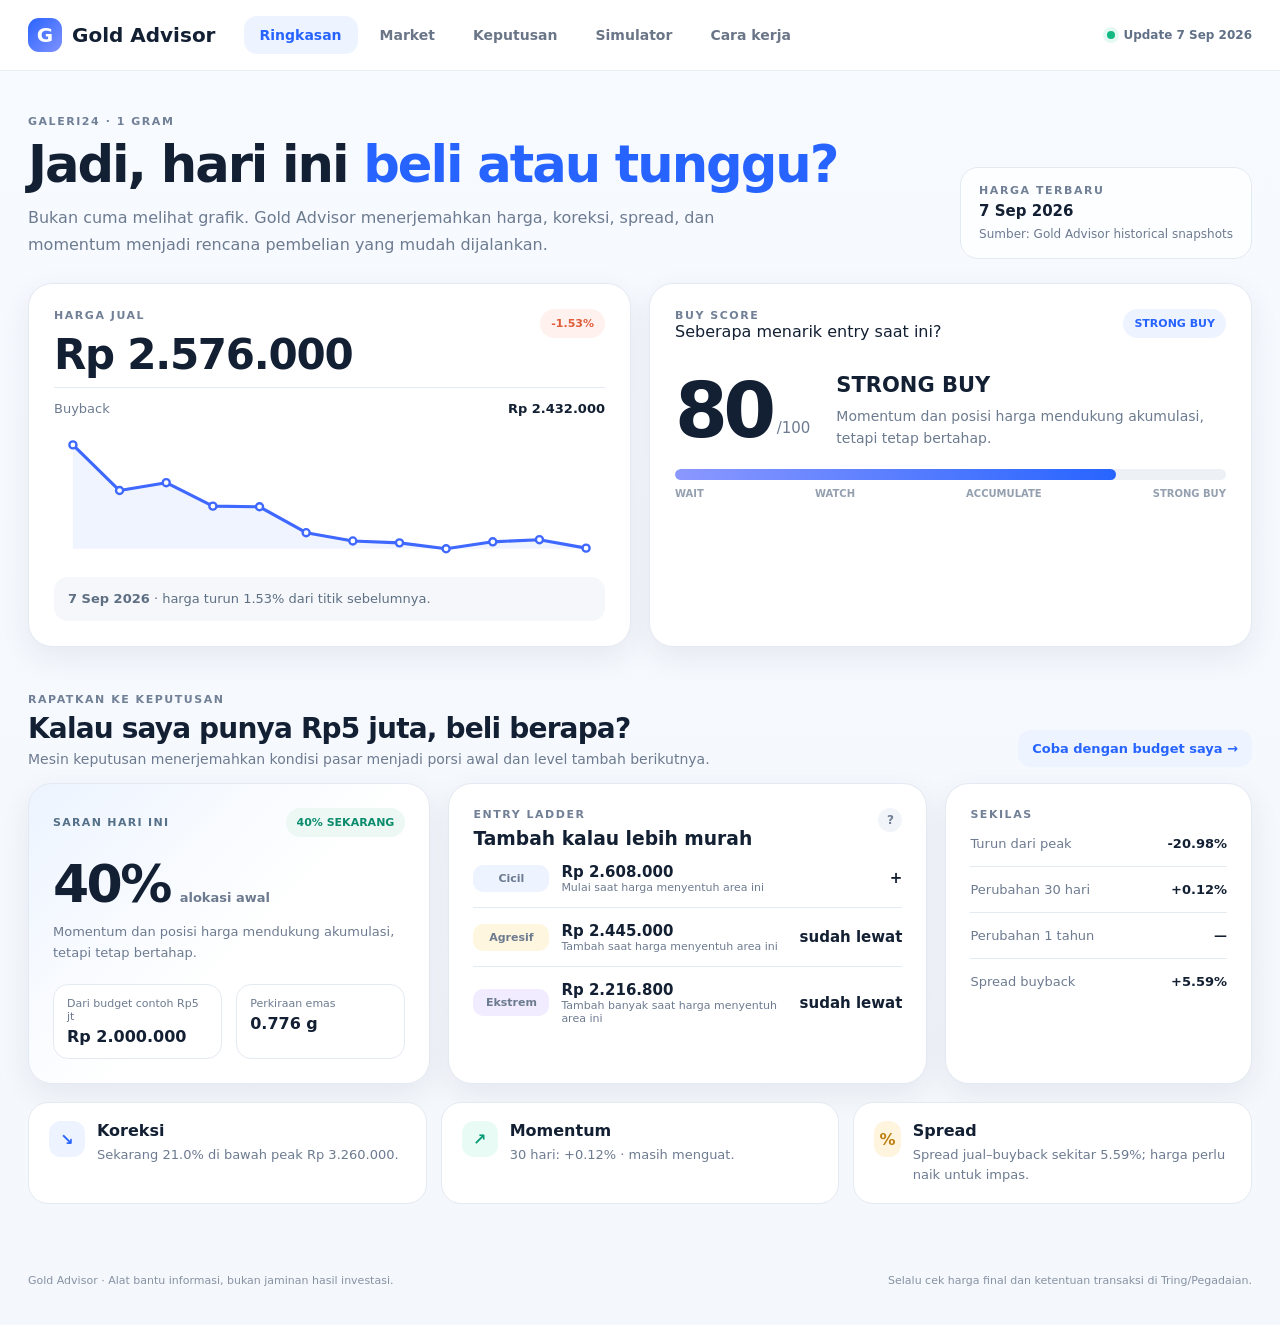
==== commit fa8eef0c: "Add files via upload" ====
--- a/index.html
+++ b/index.html
@@ -126,6 +126,7 @@
   </main>
 
   <footer class="footer"><div>Gold Advisor · Alat bantu informasi, bukan jaminan hasil investasi.</div><div>Selalu cek harga final dan ketentuan transaksi di Tring/Pegadaian.</div></footer>
-  <script src="./js/app.js"></script>
+  <script>window.GOLD_ADVISOR_DATA={"asset":"Galeri24 1 gram","source":"Gold Advisor historical snapshots","updated_at":"2026-09-09","prices":[{"date":"2025-09-08","sell":2050000,"buyback":null},{"date":"2025-09-30","sell":2209000,"buyback":null},{"date":"2025-10-31","sell":2391000,"buyback":null},{"date":"2025-11-28","sell":2426000,"buyback":null},{"date":"2026-01-30","sell":3260000,"buyback":null},{"date":"2026-02-27","sell":3065000,"buyback":null},{"date":"2026-03-25","sell":2849000,"buyback":null},{"date":"2026-04-20","sell":2886000,"buyback":null},{"date":"2026-04-30","sell":2775000,"buyback":null},{"date":"2026-05-30","sell":2772000,"buyback":null},{"date":"2026-06-22","sell":2649000,"buyback":null},{"date":"2026-07-09","sell":2610000,"buyback":null},{"date":"2026-07-31","sell":2601000,"buyback":null},{"date":"2026-08-01","sell":2573000,"buyback":null},{"date":"2026-08-31","sell":2606000,"buyback":null},{"date":"2026-09-04","sell":2616000,"buyback":null},{"date":"2026-09-07","sell":2576000,"buyback":2432000}]};</script>
+<script src="./js/app.js"></script>
 </body>
 </html>
--- a/css/styles.css
+++ b/css/styles.css
@@ -2,3 +2,5 @@
 *{box-sizing:border-box}html{scroll-behavior:smooth}body{margin:0;background:linear-gradient(180deg,#f7faff 0,#f4f7fb 100%);font-family:Inter,ui-sans-serif,system-ui,-apple-system,Segoe UI,Roboto,Arial,sans-serif;color:var(--ink)}a{text-decoration:none;color:inherit}button,input{font:inherit}.topbar{position:sticky;top:0;z-index:50;background:rgba(255,255,255,.92);backdrop-filter:blur(18px);border-bottom:1px solid rgba(228,234,242,.8)}.topbar-inner{max-width:var(--max);margin:auto;padding:16px 28px;display:flex;align-items:center;gap:28px}.brand{display:flex;align-items:center;gap:10px;font-weight:850;font-size:20px;white-space:nowrap}.brand-mark{width:34px;height:34px;border-radius:11px;display:grid;place-items:center;background:linear-gradient(135deg,#2a64ff,#7f92ff);color:#fff;font-weight:900}.nav{display:flex;gap:6px;align-items:center;flex:1}.nav-link{padding:11px 16px;border-radius:13px;color:#6a7688;font-weight:700;font-size:14px}.nav-link.active,.nav-link:hover{background:#edf3ff;color:var(--blue)}.updated-chip{font-size:12px;font-weight:700;color:#607087;display:flex;align-items:center;gap:8px}.live-dot{width:8px;height:8px;border-radius:50%;background:#14b883;box-shadow:0 0 0 4px #e4f9f2}.site{max-width:var(--max);margin:0 auto;padding:44px 28px 70px}.page{animation:fade .35s ease}.card{background:var(--card);border:1px solid var(--line);border-radius:var(--radius);box-shadow:var(--shadow)}.card-soft{background:rgba(255,255,255,.8);border:1px solid var(--line);border-radius:18px}.hero-intro,.page-header-row,.section-row{display:flex;justify-content:space-between;gap:26px;align-items:flex-end}.hero-intro{margin-bottom:24px}.hero-intro h1,.page-header-row h1{font-size:clamp(36px,4vw,58px);line-height:1.02;margin:10px 0 14px;letter-spacing:-.04em}.hero-intro h1 span{color:var(--blue)}.lead{max-width:760px;color:var(--muted);font-size:16px;line-height:1.7;margin:0}.eyebrow,.mini-label{font-size:11px;letter-spacing:.14em;font-weight:850;color:#718096}.hero-date{padding:16px 18px;min-width:175px}.hero-date b{display:block;margin:5px 0 3px;font-size:15px}.hero-date span{font-size:12px;color:var(--muted)}.dashboard-grid{display:grid;grid-template-columns:1fr 1fr;gap:18px}.price-card,.score-card{padding:25px}.card-head,.score-header,.chart-card-head,.card-title-row{display:flex;justify-content:space-between;align-items:flex-start;gap:18px}.price-card h2{font-size:42px;letter-spacing:-.03em;margin:8px 0 0}.trend-pill,.action-state,.decision-chip,.count-chip,.score-badge{border-radius:999px;padding:8px 11px;font-size:11px;font-weight:850}.trend-pill{background:#edf8f5;color:#078363}.trend-pill.down{background:#fff1ee;color:#df5d3a}.trend-pill.flat{background:#f4f6fa;color:#6c7889}.price-meta{display:flex;justify-content:space-between;margin-top:8px;padding-top:13px;border-top:1px solid var(--line);font-size:13px;color:var(--muted)}.price-meta b{color:var(--ink)}.mini-chart-wrap{position:relative;margin-top:10px}.mini-chart-wrap svg,.chart-shell svg{width:100%;height:auto;display:block}.mini-note{background:#f5f7fb;border-radius:14px;padding:12px 14px;color:#5e6f83;font-size:13px;line-height:1.55;margin-top:10px}.score-badge{background:#edf3ff;color:var(--blue)}.score-main{display:flex;align-items:center;gap:26px;padding:32px 0 20px}.score-number{display:flex;align-items:flex-end;gap:5px}.score-number b{font-size:76px;line-height:.9;letter-spacing:-.06em}.score-number span{font-size:15px;color:var(--muted);padding-bottom:8px}.score-message h3{margin:0 0 8px;font-size:21px}.score-message p{margin:0;color:var(--muted);line-height:1.6;font-size:14px}.score-meter{height:11px;background:#edf1f6;border-radius:99px;overflow:hidden}.score-meter span{display:block;height:100%;width:0;background:linear-gradient(90deg,#8b98ff,#2764ff);border-radius:99px}.score-scale{display:flex;justify-content:space-between;color:#94a0b0;font-size:10px;font-weight:800;margin-top:8px}.section-row{margin:46px 0 16px;align-items:end}.section-row h2,.page-header-row h2{margin:6px 0;font-size:28px;letter-spacing:-.03em}.section-row p{margin:0;color:var(--muted);font-size:14px}.text-button{background:#edf3ff;color:var(--blue);padding:11px 14px;border-radius:13px;font-weight:800;font-size:13px;white-space:nowrap}.action-grid{display:grid;grid-template-columns:1.05fr 1.25fr .8fr;gap:18px}.action-card,.ladder-card,.quick-card{padding:24px}.action-card.primary{background:linear-gradient(135deg,#edf4ff 0,#ffffff 55%)}.action-top{display:flex;justify-content:space-between;align-items:center}.action-tag{font-size:11px;letter-spacing:.12em;font-weight:850;color:#557089}.action-state{background:#edf8f5;color:#0b8c6c}.action-amount{display:flex;align-items:baseline;gap:10px;margin:17px 0 8px}.action-amount b{font-size:52px;letter-spacing:-.05em}.action-amount span{font-size:13px;color:var(--muted);font-weight:700}.action-card p{color:var(--muted);font-size:13px;line-height:1.6;margin:0 0 20px}.amount-row{display:grid;grid-template-columns:1fr 1fr;gap:14px}.amount-row div{background:#fff;border-radius:15px;padding:12px 13px;border:1px solid var(--line)}.amount-row span{display:block;color:var(--muted);font-size:11px}.amount-row b{display:block;margin-top:4px;font-size:16px}.ladder-card h3{margin:7px 0 0}.help-dot{width:24px;height:24px;border-radius:50%;background:#f1f4f8;display:grid;place-items:center;color:#718096;font-size:12px;font-weight:800}.ladder-row{display:grid;grid-template-columns:76px 1fr auto;gap:12px;align-items:center;padding:13px 0;border-bottom:1px solid var(--line)}.ladder-row:last-child{border-bottom:0}.ladder-badge{font-size:10px;font-weight:850;padding:7px 9px;border-radius:10px;text-align:center}.starter{background:#edf3ff;color:#275ff5}.aggressive{background:#fff6df;color:#b47a0d}.extreme{background:#f1ecff;color:#6e50cf}.ladder-row b{font-size:15px}.ladder-row span{display:block;color:var(--muted);font-size:11px}.quick-item{display:flex;justify-content:space-between;gap:12px;padding:15px 0;border-bottom:1px solid var(--line);font-size:13px}.quick-item:last-child{border-bottom:0}.quick-item span{color:var(--muted)}.insight-strip{display:grid;grid-template-columns:repeat(3,1fr);gap:14px;margin-top:18px}.insight{display:flex;gap:12px;padding:18px 20px;background:#fff;border:1px solid var(--line);border-radius:20px}.insight p{margin:5px 0 0;color:var(--muted);font-size:13px;line-height:1.55}.insight-icon{width:36px;height:36px;border-radius:12px;display:grid;place-items:center;font-weight:900}.insight-icon.blue{background:#edf3ff;color:var(--blue)}.insight-icon.mint{background:#e9fbf5;color:#089b75}.insight-icon.yellow{background:#fff5de;color:#bd7f13}.period-tabs{display:flex;gap:6px;background:#edf1f7;padding:5px;border-radius:14px}.period-tabs button{border:0;background:transparent;padding:10px 14px;border-radius:10px;color:#7a8798;font-weight:800;font-size:12px;cursor:pointer}.period-tabs button.active{background:#fff;color:var(--blue);box-shadow:0 3px 10px rgba(36,57,88,.07)}.market-top-grid{display:grid;grid-template-columns:minmax(0,1fr) 250px;gap:18px;margin-top:28px}.chart-card{padding:22px}.chart-card-head{margin-bottom:12px}.chart-card-head h2{margin:7px 0 0;font-size:24px}.chart-legend{display:flex;gap:18px;font-size:11px;color:#768397;padding-top:7px}.chart-legend span{display:flex;align-items:center;gap:7px}.legend-line{width:20px;height:3px;border-radius:99px;background:var(--blue)}.legend-dot{width:8px;height:8px;border-radius:50%;background:var(--yellow)}.chart-shell{position:relative;overflow:visible}.chart-reading{background:#f6f8fb;border-radius:16px;padding:15px 16px;color:#56687e;font-size:13px;line-height:1.65;margin-top:8px}.market-context{display:grid;gap:14px}.stat-card{padding:18px;border:1px solid var(--line);background:#fff;border-radius:20px;box-shadow:var(--shadow)}.stat-card.blue-bg{background:#edf4ff}.stat-card.warm-bg{background:#fff7e9}.stat-card span{display:block;color:#718096;font-size:11px;font-weight:700}.stat-card b{display:block;font-size:22px;margin:7px 0 4px}.stat-card small{font-size:11px;color:#8794a6}.count-chip{background:#eef2f8;color:#637188}.table-card{overflow:hidden}.table-scroll{overflow:auto}table{width:100%;border-collapse:collapse;min-width:730px}.table-card th,.table-card td{text-align:left;padding:15px 18px;border-bottom:1px solid var(--line);font-size:13px}.table-card th{color:#7b8798;font-size:11px;text-transform:uppercase;letter-spacing:.07em}.table-card td:nth-child(2),.table-card td:nth-child(3){font-weight:800}.change-up{color:#0a9f77}.change-down{color:#e8643b}.status-pill{padding:6px 8px;border-radius:9px;font-size:10px;font-weight:850;background:#edf3ff;color:var(--blue)}.chart-tooltip{position:absolute;pointer-events:none;background:#152338;color:#fff;padding:10px 12px;border-radius:12px;box-shadow:0 12px 24px rgba(12,24,42,.18);font-size:11px;white-space:nowrap;z-index:10}.chart-tooltip.big{min-width:170px}.decision-hero{margin-top:26px;padding:26px 30px;display:flex;justify-content:space-between;align-items:center;background:linear-gradient(100deg,#edf4ff,#fff 60%)}.decision-copy h2{margin:8px 0 8px;font-size:36px;letter-spacing:-.04em}.decision-copy p{color:var(--muted);max-width:760px;line-height:1.6;margin:0}.decision-metric{text-align:right}.decision-metric span{display:block;color:#7b8797;font-size:11px;font-weight:800}.decision-metric b{display:block;font-size:52px;letter-spacing:-.05em}.decision-metric small{color:#728096;font-size:11px}.factor-grid{display:grid;grid-template-columns:repeat(4,1fr);gap:14px;margin-top:18px}.factor-card{padding:18px 20px;background:#fff;border:1px solid var(--line);border-radius:18px}.factor-top{display:flex;justify-content:space-between;align-items:center}.factor-top b{font-size:15px}.factor-score{font-size:22px;font-weight:900}.factor-bar{height:8px;background:#edf1f5;border-radius:99px;overflow:hidden;margin:12px 0 7px}.factor-fill{height:100%;border-radius:99px;background:linear-gradient(90deg,#97a7ff,#2764ff)}.factor-card p{margin:0;color:var(--muted);font-size:11px;line-height:1.5}.decision-two-col{display:grid;grid-template-columns:1fr 1fr;gap:18px;margin-top:18px}.break-card,.scenario-card{padding:24px}.break-card h2,.scenario-card h2{margin:8px 0 20px;font-size:25px}.be-grid{display:grid;grid-template-columns:repeat(2,1fr);gap:10px}.be-grid div{padding:13px;border:1px solid var(--line);border-radius:14px}.be-grid span{display:block;color:var(--muted);font-size:11px}.be-grid b{display:block;margin-top:5px}.break-card>p{color:var(--muted);font-size:13px;line-height:1.6}.scenario-box{display:flex;justify-content:space-between;gap:16px;padding:14px 0;border-bottom:1px solid var(--line)}.scenario-box:last-child{border-bottom:0}.scenario-box span{font-size:12px;color:var(--muted)}.scenario-box b{font-size:14px}.sim-grid{display:grid;grid-template-columns:.9fr 1.1fr;gap:18px;margin-top:28px}.sim-control,.sim-output,.plan-card{padding:26px}.input-label{font-size:12px;font-weight:800;color:#647389;margin-bottom:8px}.currency-input{display:flex;align-items:center;border:1px solid var(--line);border-radius:15px;padding:0 14px;background:#fff}.currency-input span{font-weight:800;color:#77859a}.currency-input input{border:0;outline:0;padding:15px 10px;width:100%;font-size:20px;font-weight:800;background:transparent}.slider-label{margin-top:24px;display:flex;justify-content:space-between}.slider-label b{color:var(--blue)}.sim-control input[type=range]{width:100%;accent-color:var(--blue)}.slider-scale{display:flex;justify-content:space-between;font-size:10px;color:#94a0ae;margin-top:5px}.primary-button{width:100%;margin-top:22px;border:0;background:var(--blue);color:#fff;padding:14px 16px;border-radius:14px;font-weight:850;cursor:pointer;box-shadow:0 8px 18px rgba(39,100,255,.22)}.microcopy{font-size:11px;color:var(--muted);line-height:1.5}.sim-output h2{margin:10px 0 8px;font-size:32px;letter-spacing:-.03em}.sim-output p{color:var(--muted);line-height:1.6;font-size:13px}.sim-stat-grid{display:grid;grid-template-columns:repeat(3,1fr);gap:10px;margin-top:22px}.sim-stat-grid div{padding:15px;border:1px solid var(--line);border-radius:15px}.sim-stat-grid span{display:block;font-size:10px;color:var(--muted)}.sim-stat-grid b{display:block;margin-top:6px;font-size:15px}.plan-row{display:grid;grid-template-columns:100px 1fr 140px 120px;align-items:center;gap:12px;padding:14px 0;border-bottom:1px solid var(--line)}.plan-row:last-child{border-bottom:0}.plan-step{font-size:10px;font-weight:850;color:var(--blue);background:#edf3ff;border-radius:10px;padding:7px 8px;text-align:center}.plan-row b{font-size:14px}.plan-row span{font-size:12px;color:var(--muted)}.method-grid{display:grid;grid-template-columns:repeat(3,1fr);gap:16px;margin-top:28px}.method-card{background:#fff;border:1px solid var(--line);border-radius:22px;padding:24px;box-shadow:var(--shadow)}.method-card>span{display:inline-grid;place-items:center;width:34px;height:34px;border-radius:11px;background:#edf3ff;color:var(--blue);font-size:11px;font-weight:900}.method-card h2{font-size:22px;margin:17px 0 8px}.method-card p,.method-note p{color:var(--muted);line-height:1.65;font-size:13px;margin:0}.method-note{padding:20px;margin-top:16px}.footer{max-width:var(--max);margin:auto;padding:0 28px 38px;display:flex;justify-content:space-between;gap:20px;color:#8692a2;font-size:11px}@keyframes fade{from{opacity:.3;transform:translateY(6px)}to{opacity:1;transform:none}}
 @media(max-width:1050px){.dashboard-grid,.sim-grid,.decision-two-col{grid-template-columns:1fr}.action-grid{grid-template-columns:1fr 1fr}.quick-card{grid-column:1/-1}.factor-grid{grid-template-columns:repeat(2,1fr)}.method-grid{grid-template-columns:1fr 1fr}.market-top-grid{grid-template-columns:1fr}.market-context{grid-template-columns:repeat(4,1fr)}}
 @media(max-width:780px){.topbar-inner{padding:12px 16px;gap:10px;flex-wrap:wrap}.brand{font-size:17px}.nav{order:3;width:100%;overflow:auto}.nav-link{padding:9px 11px;font-size:12px}.updated-chip{margin-left:auto}.site{padding:28px 16px 50px}.hero-intro,.page-header-row,.section-row{display:block}.hero-date{margin-top:16px}.action-grid,.insight-strip,.method-grid,.factor-grid{grid-template-columns:1fr}.action-grid .quick-card{grid-column:auto}.period-tabs{margin-top:16px;width:max-content}.market-context{grid-template-columns:1fr 1fr}.decision-hero{display:block}.decision-metric{text-align:left;margin-top:20px}.sim-stat-grid{grid-template-columns:1fr}.plan-row{grid-template-columns:90px 1fr 110px}.footer{display:block;padding:0 16px 28px}.footer div+div{margin-top:6px}.score-main{align-items:flex-start}.score-number b{font-size:64px}}
+
+.load-error{position:sticky;top:0;z-index:9999;background:#fff3dc;color:#805500;border-bottom:1px solid #f0d38c;padding:10px 18px;text-align:center;font-weight:700}
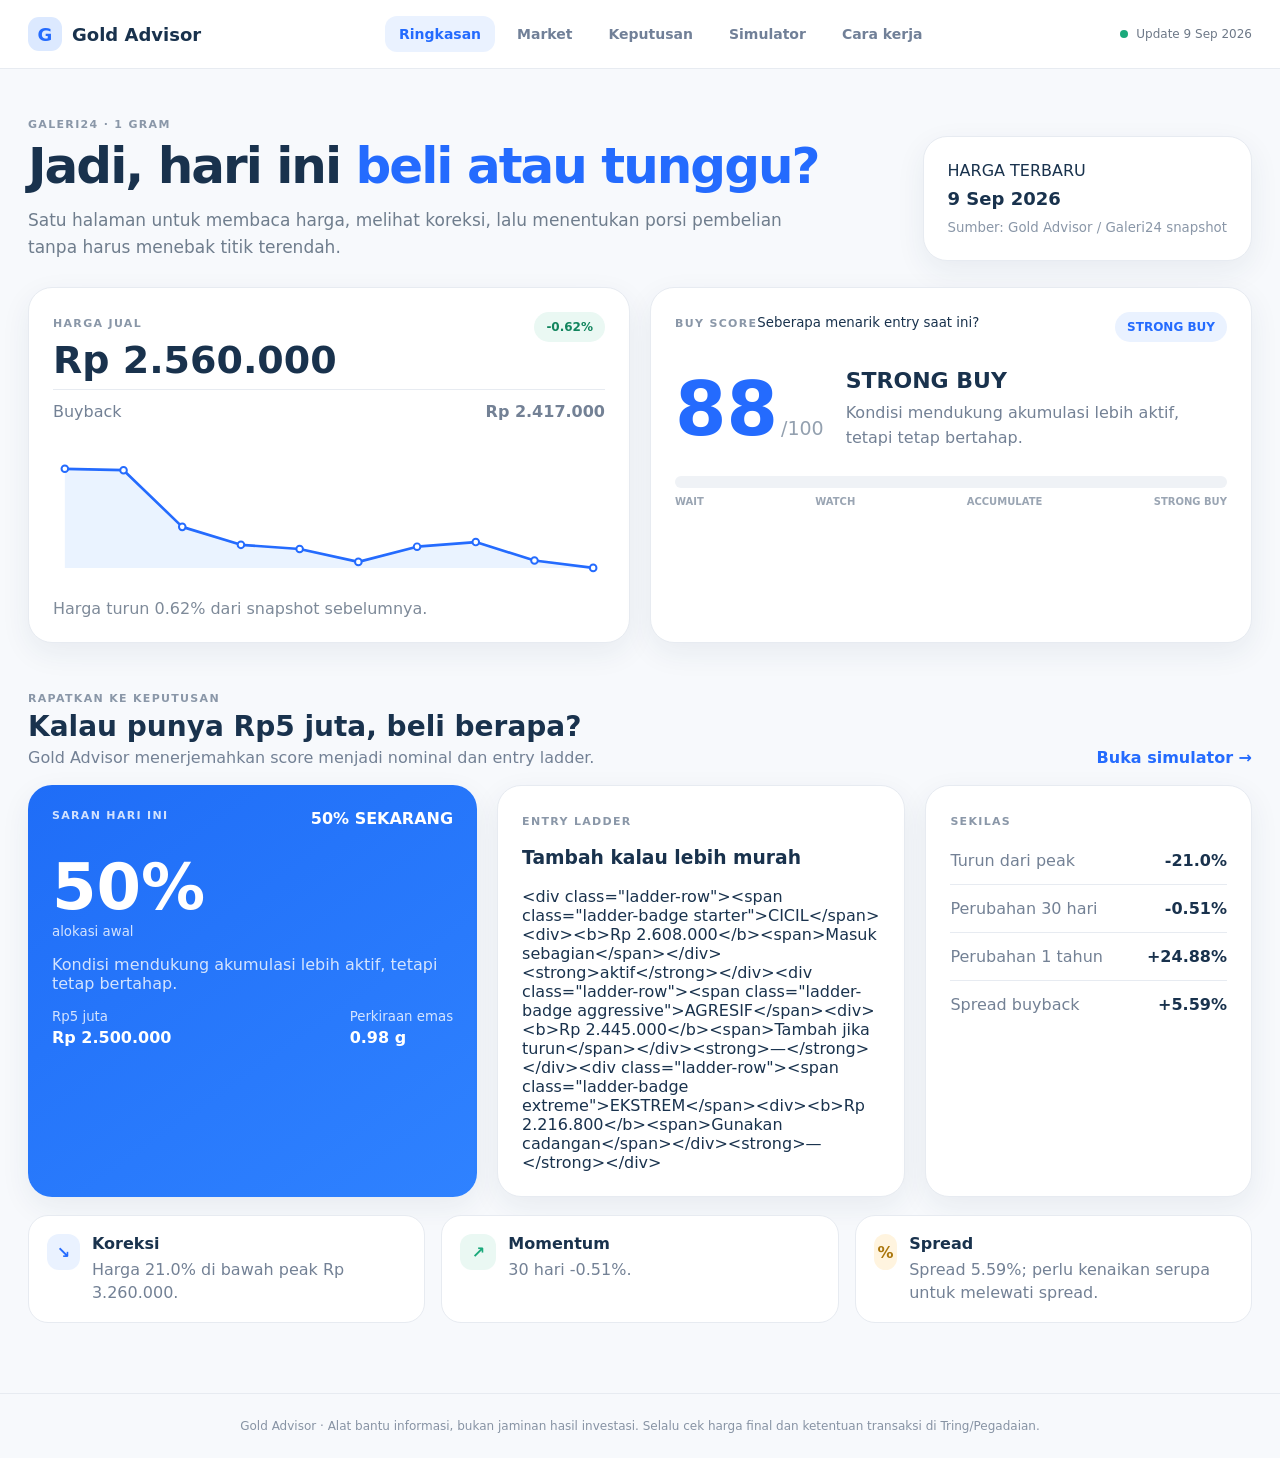
==== commit af768a1d: "Add files via upload" ====
--- a/index.html
+++ b/index.html
@@ -1,132 +1,18 @@
-<!doctype html>
-<html lang="id">
-<head>
-  <meta charset="utf-8">
-  <meta name="viewport" content="width=device-width, initial-scale=1">
-  <title>Gold Advisor — Keputusan Emas Lebih Mudah</title>
-  <meta name="description" content="Dashboard analisis harga emas Galeri24 untuk membantu menentukan kapan dan berapa banyak membeli.">
-  <link rel="stylesheet" href="./css/styles.css">
-</head>
-<body>
-  <header class="topbar">
-    <div class="topbar-inner">
-      <a class="brand" href="#dashboard"><span class="brand-mark">G</span><span>Gold Advisor</span></a>
-      <nav class="nav" aria-label="Navigasi utama">
-        <a data-page="dashboard" class="nav-link active" href="#dashboard">Ringkasan</a>
-        <a data-page="market" class="nav-link" href="#market">Market</a>
-        <a data-page="decision" class="nav-link" href="#decision">Keputusan</a>
-        <a data-page="simulator" class="nav-link" href="#simulator">Simulator</a>
-        <a data-page="method" class="nav-link" href="#method">Cara kerja</a>
-      </nav>
-      <div class="updated-chip"><span class="live-dot"></span><span id="topUpdated">Memuat</span></div>
-    </div>
-  </header>
-
-  <main class="site">
-    <section class="page" id="page-dashboard">
-      <div class="hero-intro">
-        <div>
-          <div class="eyebrow">GALERI24 · 1 GRAM</div>
-          <h1>Jadi, hari ini <span>beli atau tunggu?</span></h1>
-          <p class="lead">Bukan cuma melihat grafik. Gold Advisor menerjemahkan harga, koreksi, spread, dan momentum menjadi rencana pembelian yang mudah dijalankan.</p>
-        </div>
-        <div class="hero-date card-soft">
-          <div class="mini-label">HARGA TERBARU</div>
-          <b id="heroDate">—</b>
-          <span id="sourceLabel">Sumber: —</span>
-        </div>
-      </div>
-
-      <div class="dashboard-grid">
-        <article class="price-card card">
-          <div class="card-head"><div><div class="mini-label">HARGA JUAL</div><h2 id="price">—</h2></div><span id="todayMove" class="trend-pill">—</span></div>
-          <div class="price-meta"><span>Buyback</span><b id="buybackDash">—</b></div>
-          <div class="mini-chart-wrap"><svg id="miniChart" viewBox="0 0 700 180" aria-label="Grafik mini harga emas"></svg><div id="miniTip" class="chart-tooltip" hidden></div></div>
-          <div class="mini-note" id="miniNote">—</div>
-        </article>
-
-        <article class="score-card card">
-          <div class="score-header"><div><div class="mini-label">BUY SCORE</div><div class="muted">Seberapa menarik entry saat ini?</div></div><span id="scoreBadge" class="score-badge">—</span></div>
-          <div class="score-main">
-            <div class="score-number"><b id="score">—</b><span>/100</span></div>
-            <div class="score-message"><h3 id="decisionHeadline">—</h3><p id="decisionText">—</p></div>
-          </div>
-          <div class="score-meter"><span id="scoreMeterFill"></span></div>
-          <div class="score-scale"><span>WAIT</span><span>WATCH</span><span>ACCUMULATE</span><span>STRONG BUY</span></div>
-        </article>
-      </div>
-
-      <div class="section-row"><div><div class="eyebrow">RAPATKAN KE KEPUTUSAN</div><h2>Kalau saya punya Rp5 juta, beli berapa?</h2><p>Mesin keputusan menerjemahkan kondisi pasar menjadi porsi awal dan level tambah berikutnya.</p></div><a class="text-button" href="#simulator">Coba dengan budget saya →</a></div>
-
-      <div class="action-grid">
-        <article class="action-card primary card">
-          <div class="action-top"><span class="action-tag">SARAN HARI INI</span><span id="actionLabel" class="action-state">—</span></div>
-          <div class="action-amount"><b id="allocPct">—</b><span>alokasi awal</span></div>
-          <p id="allocationReason">—</p>
-          <div class="amount-row"><div><span>Dari budget contoh Rp5 jt</span><b id="allocExample">—</b></div><div><span>Perkiraan emas</span><b id="allocGram">—</b></div></div>
-        </article>
-        <article class="ladder-card card"><div class="card-title-row"><div><div class="mini-label">ENTRY LADDER</div><h3>Tambah kalau lebih murah</h3></div><span class="help-dot" title="Beli bertahap untuk mengurangi risiko salah timing.">?</span></div><div id="ladderRows"></div></article>
-        <article class="quick-card card"><div class="mini-label">SEKILAS</div><div class="quick-item"><span>Turun dari peak</span><b id="quickDd">—</b></div><div class="quick-item"><span>Perubahan 30 hari</span><b id="quick30">—</b></div><div class="quick-item"><span>Perubahan 1 tahun</span><b id="quickYoy">—</b></div><div class="quick-item"><span>Spread buyback</span><b id="quickSpread">—</b></div></article>
-      </div>
-
-      <div class="insight-strip">
-        <div class="insight"><span class="insight-icon blue">↘</span><div><b>Koreksi</b><p id="insightCorrection">—</p></div></div>
-        <div class="insight"><span class="insight-icon mint">↗</span><div><b>Momentum</b><p id="insightMomentum">—</p></div></div>
-        <div class="insight"><span class="insight-icon yellow">%</span><div><b>Spread</b><p id="insightSpread">—</p></div></div>
-      </div>
-    </section>
-
-    <section class="page" id="page-market" hidden>
-      <div class="page-header-row"><div><div class="eyebrow">MARKET</div><h1>Harga emas, dibaca titik demi titik.</h1><p class="lead">Arah harga terlihat dari posisi terhadap peak, perubahan antar titik, dan konteks waktu. <b>Arahkan kursor atau tap titik grafik</b> untuk melihat harga jual, buyback, dan perubahan.</p></div><div class="period-tabs" id="periodTabs"><button data-period="30">30H</button><button data-period="90">90H</button><button class="active" data-period="365">1 TAHUN</button></div></div>
-
-      <div class="market-top-grid">
-        <article class="chart-card card">
-          <div class="chart-card-head"><div><span class="mini-label">PRICE TREND</span><h2 id="chartTitle">Pergerakan 1 tahun</h2></div><div class="chart-legend"><span><i class="legend-line"></i>Harga jual</span><span><i class="legend-dot"></i>Peak</span></div></div>
-          <div class="chart-shell"><svg id="mainChart" viewBox="0 0 1200 520" role="img" aria-label="Grafik harga emas interaktif"></svg><div id="mainTooltip" class="chart-tooltip big" hidden></div></div>
-          <div class="chart-reading" id="chartReading">—</div>
-        </article>
-        <aside class="market-context">
-          <div class="stat-card blue-bg"><span>Harga saat ini</span><b id="marketCurrent">—</b><small id="marketDate">—</small></div>
-          <div class="stat-card"><span>Peak</span><b id="peak">—</b><small id="peakDate">—</small></div>
-          <div class="stat-card"><span>Low</span><b id="trough">—</b><small id="troughDate">—</small></div>
-          <div class="stat-card warm-bg"><span>Drawdown</span><b id="marketDd">—</b><small>dari peak</small></div>
-        </aside>
-      </div>
-
-      <div class="section-row compact"><div><div class="eyebrow">HISTORY</div><h2>Riwayat harga</h2><p>Setiap baris menjawab: berapa harganya pada tanggal itu?</p></div><span class="count-chip" id="historyCount">—</span></div>
-      <div class="table-card card"><div class="table-scroll"><table><thead><tr><th>Tanggal</th><th>Harga jual</th><th>Buyback</th><th>Perubahan</th><th>Status</th></tr></thead><tbody id="historyRows"></tbody></table></div></div>
-    </section>
-
-    <section class="page" id="page-decision" hidden>
-      <div class="page-header-row"><div><div class="eyebrow">KEPUTUSAN</div><h1>Jelas: beli berapa, lalu kapan tambah?</h1><p class="lead">Satu keputusan utama, satu rencana cadangan. Tidak perlu menebak titik terendah.</p></div><div id="decisionChip" class="decision-chip">—</div></div>
-      <div class="decision-hero card"><div class="decision-copy"><div class="mini-label">SINyal HARI INI</div><h2 id="bigSignal">—</h2><p id="bigSignalText">—</p></div><div class="decision-metric"><span>BUY SCORE</span><b id="dScore">—</b><small>Confidence <strong id="dConfidence">—</strong></small></div></div>
-      <div class="factor-grid" id="factorGrid"></div>
-      <div class="decision-two-col"><article class="card break-card"><div class="mini-label">BREAK-EVEN</div><h2>Berapa kenaikan agar impas?</h2><div class="be-grid"><div><span>Harga beli</span><b id="dBuy">—</b></div><div><span>Buyback</span><b id="dBb">—</b></div><div><span>Spread</span><b id="dSpread">—</b></div><div><span>Harga impas</span><b id="dBe">—</b></div></div><p id="beText">—</p></article><article class="card scenario-card"><div class="mini-label">SKENARIO</div><h2>Kalau harga turun setelah beli</h2><div id="scenarioBoxes"></div></article></div>
-    </section>
-
-    <section class="page" id="page-simulator" hidden>
-      <div class="page-header-row"><div><div class="eyebrow">SIMULATOR</div><h1>Masukkan budget, langsung terlihat rencananya.</h1><p class="lead">Geser alokasi sekarang. Sisanya otomatis dibagi ke level harga berikutnya.</p></div></div>
-      <div class="sim-grid"><article class="card sim-control"><div class="input-label">Budget investasi</div><div class="currency-input"><span>Rp</span><input id="budget" type="number" value="5000000" min="0" step="100000"></div><div class="input-label slider-label"><span>Alokasi sekarang</span><b id="allocValue">25%</b></div><input id="allocInput" type="range" min="0" max="70" step="5" value="25"><div class="slider-scale"><span>0%</span><span>25%</span><span>50%</span><span>70%</span></div><button id="calcBtn" class="primary-button">Hitung rencana</button><p class="microcopy">Engine menyarankan <b id="engineAlloc">—</b> berdasarkan kondisi harga saat ini.</p></article>
-        <article class="card sim-output"><div class="mini-label">HASIL</div><h2 id="simHeadline">—</h2><p id="simText">—</p><div class="sim-stat-grid"><div><span>Beli sekarang</span><b id="simNow">—</b></div><div><span>Perkiraan gram</span><b id="simGram">—</b></div><div><span>Dana ditahan</span><b id="simRemain">—</b></div></div></article></div>
-      <article class="card plan-card"><div class="section-row compact"><div><div class="eyebrow">Rencana bertahap</div><h2>Contoh pembagian dana</h2></div></div><div id="planRows"></div></article>
-    </section>
-
-    <section class="page" id="page-method" hidden>
-      <div class="page-header-row"><div><div class="eyebrow">CARA KERJA</div><h1>Kenapa Gold Advisor menyarankan begitu?</h1><p class="lead">Buka logika di balik score. Tidak ada angka ajaib yang disembunyikan.</p></div></div>
-      <div class="method-grid">
-        <article class="method-card"><span>01</span><h2>Koreksi dari peak</h2><p>Semakin jauh harga saat ini dari puncak dataset, semakin besar ruang untuk akumulasi. Ini bukan jaminan sudah bottom.</p></article>
-        <article class="method-card"><span>02</span><h2>Momentum</h2><p>Perubahan antar tanggal yang tersedia dipakai untuk melihat apakah koreksi masih berjalan atau harga mulai pulih.</p></article>
-        <article class="method-card"><span>03</span><h2>Tren 1 tahun</h2><p>Perubahan dari awal periode memberi konteks: koreksi di tengah tren naik berbeda dari pelemahan panjang.</p></article>
-        <article class="method-card"><span>04</span><h2>Spread buyback</h2><p>Harga jual dan buyback dibandingkan agar keputusan tidak lupa bahwa posisi harus melewati selisih tersebut untuk impas.</p></article>
-        <article class="method-card"><span>05</span><h2>Alokasi</h2><p>Score diterjemahkan menjadi porsi awal. Sistem membatasi pembelian sekaligus agar tidak all-in.</p></article>
-        <article class="method-card"><span>06</span><h2>Confidence</h2><p>Semakin sedikit data historis yang tersedia, semakin rendah tingkat keyakinan. Engine tidak pura-pura punya data yang tidak ada.</p></article>
-      </div>
-      <div class="card method-note"><b>Catatan metodologi</b><p id="methodDataNote">—</p></div>
-    </section>
-  </main>
-
-  <footer class="footer"><div>Gold Advisor · Alat bantu informasi, bukan jaminan hasil investasi.</div><div>Selalu cek harga final dan ketentuan transaksi di Tring/Pegadaian.</div></footer>
-  <script>window.GOLD_ADVISOR_DATA={"asset":"Galeri24 1 gram","source":"Gold Advisor historical snapshots","updated_at":"2026-09-09","prices":[{"date":"2025-09-08","sell":2050000,"buyback":null},{"date":"2025-09-30","sell":2209000,"buyback":null},{"date":"2025-10-31","sell":2391000,"buyback":null},{"date":"2025-11-28","sell":2426000,"buyback":null},{"date":"2026-01-30","sell":3260000,"buyback":null},{"date":"2026-02-27","sell":3065000,"buyback":null},{"date":"2026-03-25","sell":2849000,"buyback":null},{"date":"2026-04-20","sell":2886000,"buyback":null},{"date":"2026-04-30","sell":2775000,"buyback":null},{"date":"2026-05-30","sell":2772000,"buyback":null},{"date":"2026-06-22","sell":2649000,"buyback":null},{"date":"2026-07-09","sell":2610000,"buyback":null},{"date":"2026-07-31","sell":2601000,"buyback":null},{"date":"2026-08-01","sell":2573000,"buyback":null},{"date":"2026-08-31","sell":2606000,"buyback":null},{"date":"2026-09-04","sell":2616000,"buyback":null},{"date":"2026-09-07","sell":2576000,"buyback":2432000}]};</script>
-<script src="./js/app.js"></script>
-</body>
-</html>
+<!doctype html><html lang="id"><head><meta charset="utf-8"><meta name="viewport" content="width=device-width,initial-scale=1"><title>Gold Advisor</title><meta name="description" content="Gold Advisor — alat bantu membaca harga emas dan membuat rencana pembelian bertahap."><link rel="stylesheet" href="./css/styles.css"></head><body>
+<header class="topbar"><div class="topbar-inner"><a class="brand" href="#dashboard"><span class="brand-mark">G</span><span>Gold Advisor</span></a><nav class="nav"><a class="nav-link active" data-page="dashboard" href="#dashboard">Ringkasan</a><a class="nav-link" data-page="market" href="#market">Market</a><a class="nav-link" data-page="decision" href="#decision">Keputusan</a><a class="nav-link" data-page="simulator" href="#simulator">Simulator</a><a class="nav-link" data-page="method" href="#method">Cara kerja</a></nav><div class="updated-chip"><span class="live-dot"></span><span id="topUpdated">Memuat</span></div></div></header>
+<main class="site">
+<section class="page" id="page-dashboard"><div class="hero"><div><span class="eyebrow">GALERI24 · 1 GRAM</span><h1>Jadi, hari ini <span>beli atau tunggu?</span></h1><p class="lead">Satu halaman untuk membaca harga, melihat koreksi, lalu menentukan porsi pembelian tanpa harus menebak titik terendah.</p></div><div class="hero-date card"><span>HARGA TERBARU</span><b id="heroDate">—</b><small id="sourceLabel">Sumber: —</small></div></div>
+<div class="grid-2"><article class="card price-card"><div class="card-head"><div><span class="mini-label">HARGA JUAL</span><h2 id="price">—</h2></div><span id="todayMove" class="pill">—</span></div><div class="meta-row"><span>Buyback</span><b id="buybackDash">—</b></div><div class="chart-mini"><svg id="miniChart" viewBox="0 0 860 210"></svg><div id="miniTip" class="tooltip" hidden></div></div><p class="card-note" id="miniNote">—</p></article>
+<article class="card score-card"><div class="card-head"><div><span class="mini-label">BUY SCORE</span><small>Seberapa menarik entry saat ini?</small></div><span id="scoreBadge" class="score-badge">—</span></div><div class="score-line"><div class="score-big"><b id="score">—</b><span>/100</span></div><div><h3 id="decisionHeadline">—</h3><p id="decisionText">—</p></div></div><div class="meter"><i id="scoreMeterFill"></i></div><div class="meter-labels"><span>WAIT</span><span>WATCH</span><span>ACCUMULATE</span><span>STRONG BUY</span></div></article></div>
+<div class="section-head"><div><span class="eyebrow">RAPATKAN KE KEPUTUSAN</span><h2>Kalau punya Rp5 juta, beli berapa?</h2><p>Gold Advisor menerjemahkan score menjadi nominal dan entry ladder.</p></div><a href="#simulator" class="link-button">Buka simulator →</a></div>
+<div class="grid-3"><article class="card action-card"><div class="action-top"><span class="mini-label">SARAN HARI INI</span><b id="actionLabel">—</b></div><div class="big-action"><span id="allocPct">—</span><small>alokasi awal</small></div><p id="allocationReason">—</p><div class="two-stats"><div><small>Rp5 juta</small><b id="allocExample">—</b></div><div><small>Perkiraan emas</small><b id="allocGram">—</b></div></div></article>
+<article class="card"><div class="card-head"><div><span class="mini-label">ENTRY LADDER</span><h3>Tambah kalau lebih murah</h3></div></div><div id="ladderRows"></div></article>
+<article class="card"><span class="mini-label">SEKILAS</span><div class="stat-list"><div><span>Turun dari peak</span><b id="quickDd">—</b></div><div><span>Perubahan 30 hari</span><b id="quick30">—</b></div><div><span>Perubahan 1 tahun</span><b id="quickYoy">—</b></div><div><span>Spread buyback</span><b id="quickSpread">—</b></div></div></article></div>
+<div class="insight-row"><div><span class="insight-dot blue">↘</span><div><b>Koreksi</b><p id="insightCorrection">—</p></div></div><div><span class="insight-dot green">↗</span><div><b>Momentum</b><p id="insightMomentum">—</p></div></div><div><span class="insight-dot yellow">%</span><div><b>Spread</b><p id="insightSpread">—</p></div></div></div></section>
+<section class="page" id="page-market" hidden><div class="page-head"><div><span class="eyebrow">MARKET</span><h1>Harga emas, titik demi titik.</h1><p class="lead">Hover atau tap titik pada grafik untuk melihat tanggal, harga jual, buyback, dan perubahan dari titik sebelumnya.</p></div><div class="tabs" id="periodTabs"><button data-period="30">30H</button><button data-period="90">90H</button><button data-period="365" class="active">1 TAHUN</button></div></div>
+<div class="market-grid"><article class="card chart-card"><div class="card-head"><div><span class="mini-label">PRICE TREND</span><h2 id="chartTitle">Pergerakan 1 tahun</h2></div><div class="legend"><span><i class="line"></i>Harga jual</span><span><i class="peak"></i>Peak</span></div></div><div class="chart-wrap"><svg id="mainChart" viewBox="0 0 1400 560"></svg><div id="mainTooltip" class="tooltip tooltip-big" hidden></div></div><div class="chart-reading" id="chartReading">—</div></article><aside class="stats-col"><div class="stat-card primary"><span>Harga saat ini</span><b id="marketCurrent">—</b><small id="marketDate">—</small></div><div class="stat-card"><span>Peak</span><b id="peak">—</b><small id="peakDate">—</small></div><div class="stat-card"><span>Low</span><b id="trough">—</b><small id="troughDate">—</small></div><div class="stat-card warm"><span>Drawdown</span><b id="marketDd">—</b><small>dari peak</small></div></aside></div>
+<div class="section-head compact"><div><span class="eyebrow">HISTORY</span><h2>Riwayat harga</h2><p>Harga per tanggal yang tersimpan di dataset.</p></div><span class="count-chip" id="historyCount">—</span></div><div class="card table-card"><div class="table-scroll"><table><thead><tr><th>Tanggal</th><th>Harga jual</th><th>Buyback</th><th>Perubahan</th><th>Status</th></tr></thead><tbody id="historyRows"></tbody></table></div></div></section>
+<section class="page" id="page-decision" hidden><div class="page-head"><div><span class="eyebrow">KEPUTUSAN</span><h1>Beli berapa, lalu kapan tambah?</h1><p class="lead">Score diterjemahkan menjadi rencana pembelian bertahap dan dijelaskan faktor pembentuknya.</p></div><span id="decisionChip" class="decision-chip">—</span></div><div class="card decision-hero"><div><span class="mini-label">SINYAL HARI INI</span><h2 id="bigSignal">—</h2><p id="bigSignalText">—</p></div><div class="decision-score"><span>BUY SCORE</span><b id="dScore">—</b><small>Confidence <strong id="dConfidence">—</strong></small></div></div><div class="section-head compact"><div><span class="eyebrow">FAKTOR</span><h2>Kenapa score-nya begitu?</h2></div></div><div class="factor-grid" id="factorGrid"></div><div class="grid-2"><article class="card"><span class="mini-label">BREAK-EVEN</span><h2>Berapa kenaikan agar impas?</h2><div class="be-grid"><div><span>Harga beli</span><b id="dBuy">—</b></div><div><span>Buyback</span><b id="dBb">—</b></div><div><span>Spread</span><b id="dSpread">—</b></div><div><span>Harga impas</span><b id="dBe">—</b></div></div><p id="beText">—</p></article><article class="card"><span class="mini-label">SKENARIO</span><h2>Kalau harga turun setelah beli</h2><div class="scenario-grid" id="scenarioBoxes"></div></article></div></section>
+<section class="page" id="page-simulator" hidden><div class="page-head"><div><span class="eyebrow">SIMULATOR</span><h1>Masukkan budget, langsung terlihat rencananya.</h1><p class="lead">Geser porsi pembelian sekarang dan lihat nominal, gram, serta dana yang tetap menunggu.</p></div></div><div class="grid-2"><article class="card"><span class="mini-label">BUDGET INVESTASI</span><div class="money-input"><span>Rp</span><input id="budget" type="number" value="5000000" min="0" step="100000"></div><div class="range-head"><span>Alokasi sekarang</span><b id="allocValue">25%</b></div><input id="allocInput" type="range" min="0" max="70" step="5" value="25"><div class="range-labels"><span>0%</span><span>25%</span><span>50%</span><span>70%</span></div><button id="calcBtn" class="button-primary">Hitung rencana</button><p class="small-note">Engine saat ini menyarankan <b id="engineAlloc">—</b>.</p></article><article class="card sim-output"><span class="mini-label">HASIL</span><h2 id="simHeadline">—</h2><p id="simText">—</p><div class="sim-stats"><div><span>Beli sekarang</span><b id="simNow">—</b></div><div><span>Perkiraan gram</span><b id="simGram">—</b></div><div><span>Dana ditahan</span><b id="simRemain">—</b></div></div></article></div><div class="card"><div class="section-head compact"><div><span class="eyebrow">RENCANA BERTAHAP</span><h2>Contoh pembagian dana</h2></div></div><div id="planRows"></div></div></section>
+<section class="page" id="page-method" hidden><div class="page-head"><div><span class="eyebrow">CARA KERJA</span><h1>Logika di balik keputusan.</h1><p class="lead">Tidak ada angka ajaib. Setiap sinyal punya alasan dan confidence.</p></div></div><div class="method-grid"><article class="method-card"><span>01</span><h2>Koreksi</h2><p>Jarak harga sekarang dari peak membantu melihat seberapa besar ruang koreksi.</p></article><article class="method-card"><span>02</span><h2>Momentum</h2><p>Perubahan terhadap titik historis terdekat dipakai untuk membaca arah terbaru.</p></article><article class="method-card"><span>03</span><h2>Tren</h2><p>Perubahan jangka panjang memberi konteks apakah koreksi terjadi di tengah tren yang masih naik.</p></article><article class="method-card"><span>04</span><h2>Spread</h2><p>Selisih harga jual dan buyback menentukan seberapa jauh harga harus bergerak sebelum impas.</p></article><article class="method-card"><span>05</span><h2>Alokasi</h2><p>Score diterjemahkan menjadi persentase pembelian awal agar keputusan tidak all-in.</p></article><article class="method-card"><span>06</span><h2>Confidence</h2><p>Semakin sedikit data yang tersedia, semakin rendah keyakinan engine.</p></article></div><div class="grid-2"><div class="card"><span class="mini-label">DATASET</span><h2 id="methodSource">—</h2><p id="methodDataNote">—</p></div><div class="card"><span class="mini-label">CONFIDENCE</span><h2 id="methodConfidence">—</h2><p>Confidence adalah kualitas data untuk membantu membaca sinyal, bukan probabilitas harga naik.</p></div></div></section>
+</main><footer class="footer">Gold Advisor · Alat bantu informasi, bukan jaminan hasil investasi. Selalu cek harga final dan ketentuan transaksi di Tring/Pegadaian.</footer><script src="./js/app.js"></script></body></html>
--- a/css/styles.css
+++ b/css/styles.css
@@ -1,6 +1,2 @@
-:root{--bg:#f5f8ff;--ink:#132033;--muted:#6d7b90;--line:#e4eaf2;--blue:#2764ff;--blue2:#6f8cff;--mint:#11a87d;--yellow:#f3ae26;--orange:#ff7a45;--purple:#7357e6;--card:#fff;--shadow:0 10px 30px rgba(37,56,88,.08);--radius:24px;--max:1380px}
-*{box-sizing:border-box}html{scroll-behavior:smooth}body{margin:0;background:linear-gradient(180deg,#f7faff 0,#f4f7fb 100%);font-family:Inter,ui-sans-serif,system-ui,-apple-system,Segoe UI,Roboto,Arial,sans-serif;color:var(--ink)}a{text-decoration:none;color:inherit}button,input{font:inherit}.topbar{position:sticky;top:0;z-index:50;background:rgba(255,255,255,.92);backdrop-filter:blur(18px);border-bottom:1px solid rgba(228,234,242,.8)}.topbar-inner{max-width:var(--max);margin:auto;padding:16px 28px;display:flex;align-items:center;gap:28px}.brand{display:flex;align-items:center;gap:10px;font-weight:850;font-size:20px;white-space:nowrap}.brand-mark{width:34px;height:34px;border-radius:11px;display:grid;place-items:center;background:linear-gradient(135deg,#2a64ff,#7f92ff);color:#fff;font-weight:900}.nav{display:flex;gap:6px;align-items:center;flex:1}.nav-link{padding:11px 16px;border-radius:13px;color:#6a7688;font-weight:700;font-size:14px}.nav-link.active,.nav-link:hover{background:#edf3ff;color:var(--blue)}.updated-chip{font-size:12px;font-weight:700;color:#607087;display:flex;align-items:center;gap:8px}.live-dot{width:8px;height:8px;border-radius:50%;background:#14b883;box-shadow:0 0 0 4px #e4f9f2}.site{max-width:var(--max);margin:0 auto;padding:44px 28px 70px}.page{animation:fade .35s ease}.card{background:var(--card);border:1px solid var(--line);border-radius:var(--radius);box-shadow:var(--shadow)}.card-soft{background:rgba(255,255,255,.8);border:1px solid var(--line);border-radius:18px}.hero-intro,.page-header-row,.section-row{display:flex;justify-content:space-between;gap:26px;align-items:flex-end}.hero-intro{margin-bottom:24px}.hero-intro h1,.page-header-row h1{font-size:clamp(36px,4vw,58px);line-height:1.02;margin:10px 0 14px;letter-spacing:-.04em}.hero-intro h1 span{color:var(--blue)}.lead{max-width:760px;color:var(--muted);font-size:16px;line-height:1.7;margin:0}.eyebrow,.mini-label{font-size:11px;letter-spacing:.14em;font-weight:850;color:#718096}.hero-date{padding:16px 18px;min-width:175px}.hero-date b{display:block;margin:5px 0 3px;font-size:15px}.hero-date span{font-size:12px;color:var(--muted)}.dashboard-grid{display:grid;grid-template-columns:1fr 1fr;gap:18px}.price-card,.score-card{padding:25px}.card-head,.score-header,.chart-card-head,.card-title-row{display:flex;justify-content:space-between;align-items:flex-start;gap:18px}.price-card h2{font-size:42px;letter-spacing:-.03em;margin:8px 0 0}.trend-pill,.action-state,.decision-chip,.count-chip,.score-badge{border-radius:999px;padding:8px 11px;font-size:11px;font-weight:850}.trend-pill{background:#edf8f5;color:#078363}.trend-pill.down{background:#fff1ee;color:#df5d3a}.trend-pill.flat{background:#f4f6fa;color:#6c7889}.price-meta{display:flex;justify-content:space-between;margin-top:8px;padding-top:13px;border-top:1px solid var(--line);font-size:13px;color:var(--muted)}.price-meta b{color:var(--ink)}.mini-chart-wrap{position:relative;margin-top:10px}.mini-chart-wrap svg,.chart-shell svg{width:100%;height:auto;display:block}.mini-note{background:#f5f7fb;border-radius:14px;padding:12px 14px;color:#5e6f83;font-size:13px;line-height:1.55;margin-top:10px}.score-badge{background:#edf3ff;color:var(--blue)}.score-main{display:flex;align-items:center;gap:26px;padding:32px 0 20px}.score-number{display:flex;align-items:flex-end;gap:5px}.score-number b{font-size:76px;line-height:.9;letter-spacing:-.06em}.score-number span{font-size:15px;color:var(--muted);padding-bottom:8px}.score-message h3{margin:0 0 8px;font-size:21px}.score-message p{margin:0;color:var(--muted);line-height:1.6;font-size:14px}.score-meter{height:11px;background:#edf1f6;border-radius:99px;overflow:hidden}.score-meter span{display:block;height:100%;width:0;background:linear-gradient(90deg,#8b98ff,#2764ff);border-radius:99px}.score-scale{display:flex;justify-content:space-between;color:#94a0b0;font-size:10px;font-weight:800;margin-top:8px}.section-row{margin:46px 0 16px;align-items:end}.section-row h2,.page-header-row h2{margin:6px 0;font-size:28px;letter-spacing:-.03em}.section-row p{margin:0;color:var(--muted);font-size:14px}.text-button{background:#edf3ff;color:var(--blue);padding:11px 14px;border-radius:13px;font-weight:800;font-size:13px;white-space:nowrap}.action-grid{display:grid;grid-template-columns:1.05fr 1.25fr .8fr;gap:18px}.action-card,.ladder-card,.quick-card{padding:24px}.action-card.primary{background:linear-gradient(135deg,#edf4ff 0,#ffffff 55%)}.action-top{display:flex;justify-content:space-between;align-items:center}.action-tag{font-size:11px;letter-spacing:.12em;font-weight:850;color:#557089}.action-state{background:#edf8f5;color:#0b8c6c}.action-amount{display:flex;align-items:baseline;gap:10px;margin:17px 0 8px}.action-amount b{font-size:52px;letter-spacing:-.05em}.action-amount span{font-size:13px;color:var(--muted);font-weight:700}.action-card p{color:var(--muted);font-size:13px;line-height:1.6;margin:0 0 20px}.amount-row{display:grid;grid-template-columns:1fr 1fr;gap:14px}.amount-row div{background:#fff;border-radius:15px;padding:12px 13px;border:1px solid var(--line)}.amount-row span{display:block;color:var(--muted);font-size:11px}.amount-row b{display:block;margin-top:4px;font-size:16px}.ladder-card h3{margin:7px 0 0}.help-dot{width:24px;height:24px;border-radius:50%;background:#f1f4f8;display:grid;place-items:center;color:#718096;font-size:12px;font-weight:800}.ladder-row{display:grid;grid-template-columns:76px 1fr auto;gap:12px;align-items:center;padding:13px 0;border-bottom:1px solid var(--line)}.ladder-row:last-child{border-bottom:0}.ladder-badge{font-size:10px;font-weight:850;padding:7px 9px;border-radius:10px;text-align:center}.starter{background:#edf3ff;color:#275ff5}.aggressive{background:#fff6df;color:#b47a0d}.extreme{background:#f1ecff;color:#6e50cf}.ladder-row b{font-size:15px}.ladder-row span{display:block;color:var(--muted);font-size:11px}.quick-item{display:flex;justify-content:space-between;gap:12px;padding:15px 0;border-bottom:1px solid var(--line);font-size:13px}.quick-item:last-child{border-bottom:0}.quick-item span{color:var(--muted)}.insight-strip{display:grid;grid-template-columns:repeat(3,1fr);gap:14px;margin-top:18px}.insight{display:flex;gap:12px;padding:18px 20px;background:#fff;border:1px solid var(--line);border-radius:20px}.insight p{margin:5px 0 0;color:var(--muted);font-size:13px;line-height:1.55}.insight-icon{width:36px;height:36px;border-radius:12px;display:grid;place-items:center;font-weight:900}.insight-icon.blue{background:#edf3ff;color:var(--blue)}.insight-icon.mint{background:#e9fbf5;color:#089b75}.insight-icon.yellow{background:#fff5de;color:#bd7f13}.period-tabs{display:flex;gap:6px;background:#edf1f7;padding:5px;border-radius:14px}.period-tabs button{border:0;background:transparent;padding:10px 14px;border-radius:10px;color:#7a8798;font-weight:800;font-size:12px;cursor:pointer}.period-tabs button.active{background:#fff;color:var(--blue);box-shadow:0 3px 10px rgba(36,57,88,.07)}.market-top-grid{display:grid;grid-template-columns:minmax(0,1fr) 250px;gap:18px;margin-top:28px}.chart-card{padding:22px}.chart-card-head{margin-bottom:12px}.chart-card-head h2{margin:7px 0 0;font-size:24px}.chart-legend{display:flex;gap:18px;font-size:11px;color:#768397;padding-top:7px}.chart-legend span{display:flex;align-items:center;gap:7px}.legend-line{width:20px;height:3px;border-radius:99px;background:var(--blue)}.legend-dot{width:8px;height:8px;border-radius:50%;background:var(--yellow)}.chart-shell{position:relative;overflow:visible}.chart-reading{background:#f6f8fb;border-radius:16px;padding:15px 16px;color:#56687e;font-size:13px;line-height:1.65;margin-top:8px}.market-context{display:grid;gap:14px}.stat-card{padding:18px;border:1px solid var(--line);background:#fff;border-radius:20px;box-shadow:var(--shadow)}.stat-card.blue-bg{background:#edf4ff}.stat-card.warm-bg{background:#fff7e9}.stat-card span{display:block;color:#718096;font-size:11px;font-weight:700}.stat-card b{display:block;font-size:22px;margin:7px 0 4px}.stat-card small{font-size:11px;color:#8794a6}.count-chip{background:#eef2f8;color:#637188}.table-card{overflow:hidden}.table-scroll{overflow:auto}table{width:100%;border-collapse:collapse;min-width:730px}.table-card th,.table-card td{text-align:left;padding:15px 18px;border-bottom:1px solid var(--line);font-size:13px}.table-card th{color:#7b8798;font-size:11px;text-transform:uppercase;letter-spacing:.07em}.table-card td:nth-child(2),.table-card td:nth-child(3){font-weight:800}.change-up{color:#0a9f77}.change-down{color:#e8643b}.status-pill{padding:6px 8px;border-radius:9px;font-size:10px;font-weight:850;background:#edf3ff;color:var(--blue)}.chart-tooltip{position:absolute;pointer-events:none;background:#152338;color:#fff;padding:10px 12px;border-radius:12px;box-shadow:0 12px 24px rgba(12,24,42,.18);font-size:11px;white-space:nowrap;z-index:10}.chart-tooltip.big{min-width:170px}.decision-hero{margin-top:26px;padding:26px 30px;display:flex;justify-content:space-between;align-items:center;background:linear-gradient(100deg,#edf4ff,#fff 60%)}.decision-copy h2{margin:8px 0 8px;font-size:36px;letter-spacing:-.04em}.decision-copy p{color:var(--muted);max-width:760px;line-height:1.6;margin:0}.decision-metric{text-align:right}.decision-metric span{display:block;color:#7b8797;font-size:11px;font-weight:800}.decision-metric b{display:block;font-size:52px;letter-spacing:-.05em}.decision-metric small{color:#728096;font-size:11px}.factor-grid{display:grid;grid-template-columns:repeat(4,1fr);gap:14px;margin-top:18px}.factor-card{padding:18px 20px;background:#fff;border:1px solid var(--line);border-radius:18px}.factor-top{display:flex;justify-content:space-between;align-items:center}.factor-top b{font-size:15px}.factor-score{font-size:22px;font-weight:900}.factor-bar{height:8px;background:#edf1f5;border-radius:99px;overflow:hidden;margin:12px 0 7px}.factor-fill{height:100%;border-radius:99px;background:linear-gradient(90deg,#97a7ff,#2764ff)}.factor-card p{margin:0;color:var(--muted);font-size:11px;line-height:1.5}.decision-two-col{display:grid;grid-template-columns:1fr 1fr;gap:18px;margin-top:18px}.break-card,.scenario-card{padding:24px}.break-card h2,.scenario-card h2{margin:8px 0 20px;font-size:25px}.be-grid{display:grid;grid-template-columns:repeat(2,1fr);gap:10px}.be-grid div{padding:13px;border:1px solid var(--line);border-radius:14px}.be-grid span{display:block;color:var(--muted);font-size:11px}.be-grid b{display:block;margin-top:5px}.break-card>p{color:var(--muted);font-size:13px;line-height:1.6}.scenario-box{display:flex;justify-content:space-between;gap:16px;padding:14px 0;border-bottom:1px solid var(--line)}.scenario-box:last-child{border-bottom:0}.scenario-box span{font-size:12px;color:var(--muted)}.scenario-box b{font-size:14px}.sim-grid{display:grid;grid-template-columns:.9fr 1.1fr;gap:18px;margin-top:28px}.sim-control,.sim-output,.plan-card{padding:26px}.input-label{font-size:12px;font-weight:800;color:#647389;margin-bottom:8px}.currency-input{display:flex;align-items:center;border:1px solid var(--line);border-radius:15px;padding:0 14px;background:#fff}.currency-input span{font-weight:800;color:#77859a}.currency-input input{border:0;outline:0;padding:15px 10px;width:100%;font-size:20px;font-weight:800;background:transparent}.slider-label{margin-top:24px;display:flex;justify-content:space-between}.slider-label b{color:var(--blue)}.sim-control input[type=range]{width:100%;accent-color:var(--blue)}.slider-scale{display:flex;justify-content:space-between;font-size:10px;color:#94a0ae;margin-top:5px}.primary-button{width:100%;margin-top:22px;border:0;background:var(--blue);color:#fff;padding:14px 16px;border-radius:14px;font-weight:850;cursor:pointer;box-shadow:0 8px 18px rgba(39,100,255,.22)}.microcopy{font-size:11px;color:var(--muted);line-height:1.5}.sim-output h2{margin:10px 0 8px;font-size:32px;letter-spacing:-.03em}.sim-output p{color:var(--muted);line-height:1.6;font-size:13px}.sim-stat-grid{display:grid;grid-template-columns:repeat(3,1fr);gap:10px;margin-top:22px}.sim-stat-grid div{padding:15px;border:1px solid var(--line);border-radius:15px}.sim-stat-grid span{display:block;font-size:10px;color:var(--muted)}.sim-stat-grid b{display:block;margin-top:6px;font-size:15px}.plan-row{display:grid;grid-template-columns:100px 1fr 140px 120px;align-items:center;gap:12px;padding:14px 0;border-bottom:1px solid var(--line)}.plan-row:last-child{border-bottom:0}.plan-step{font-size:10px;font-weight:850;color:var(--blue);background:#edf3ff;border-radius:10px;padding:7px 8px;text-align:center}.plan-row b{font-size:14px}.plan-row span{font-size:12px;color:var(--muted)}.method-grid{display:grid;grid-template-columns:repeat(3,1fr);gap:16px;margin-top:28px}.method-card{background:#fff;border:1px solid var(--line);border-radius:22px;padding:24px;box-shadow:var(--shadow)}.method-card>span{display:inline-grid;place-items:center;width:34px;height:34px;border-radius:11px;background:#edf3ff;color:var(--blue);font-size:11px;font-weight:900}.method-card h2{font-size:22px;margin:17px 0 8px}.method-card p,.method-note p{color:var(--muted);line-height:1.65;font-size:13px;margin:0}.method-note{padding:20px;margin-top:16px}.footer{max-width:var(--max);margin:auto;padding:0 28px 38px;display:flex;justify-content:space-between;gap:20px;color:#8692a2;font-size:11px}@keyframes fade{from{opacity:.3;transform:translateY(6px)}to{opacity:1;transform:none}}
-@media(max-width:1050px){.dashboard-grid,.sim-grid,.decision-two-col{grid-template-columns:1fr}.action-grid{grid-template-columns:1fr 1fr}.quick-card{grid-column:1/-1}.factor-grid{grid-template-columns:repeat(2,1fr)}.method-grid{grid-template-columns:1fr 1fr}.market-top-grid{grid-template-columns:1fr}.market-context{grid-template-columns:repeat(4,1fr)}}
-@media(max-width:780px){.topbar-inner{padding:12px 16px;gap:10px;flex-wrap:wrap}.brand{font-size:17px}.nav{order:3;width:100%;overflow:auto}.nav-link{padding:9px 11px;font-size:12px}.updated-chip{margin-left:auto}.site{padding:28px 16px 50px}.hero-intro,.page-header-row,.section-row{display:block}.hero-date{margin-top:16px}.action-grid,.insight-strip,.method-grid,.factor-grid{grid-template-columns:1fr}.action-grid .quick-card{grid-column:auto}.period-tabs{margin-top:16px;width:max-content}.market-context{grid-template-columns:1fr 1fr}.decision-hero{display:block}.decision-metric{text-align:left;margin-top:20px}.sim-stat-grid{grid-template-columns:1fr}.plan-row{grid-template-columns:90px 1fr 110px}.footer{display:block;padding:0 16px 28px}.footer div+div{margin-top:6px}.score-main{align-items:flex-start}.score-number b{font-size:64px}}
-
-.load-error{position:sticky;top:0;z-index:9999;background:#fff3dc;color:#805500;border-bottom:1px solid #f0d38c;padding:10px 18px;text-align:center;font-weight:700}
+:root{--blue:#246bfe;--blue2:#edf4ff;--ink:#19324d;--muted:#738195;--line:#e7ebf1;--bg:#f7f9fc;--green:#1ba97b;--yellow:#f4b740;--warm:#fff6e6;--shadow:0 10px 30px rgba(30,55,90,.07)}*{box-sizing:border-box}html{scroll-behavior:smooth}body{margin:0;font-family:Inter,ui-sans-serif,system-ui,-apple-system,Segoe UI,Roboto,sans-serif;background:var(--bg);color:var(--ink)}a{text-decoration:none;color:inherit}.topbar{position:sticky;top:0;z-index:10;background:rgba(255,255,255,.94);backdrop-filter:blur(12px);border-bottom:1px solid var(--line)}.topbar-inner{max-width:1500px;margin:auto;display:flex;align-items:center;gap:26px;padding:16px 28px}.brand{display:flex;align-items:center;gap:10px;font-weight:800;font-size:18px}.brand-mark{width:34px;height:34px;display:grid;place-items:center;border-radius:11px;background:#dce9ff;color:var(--blue)}.nav{display:flex;gap:8px;flex:1;justify-content:center}.nav-link{padding:10px 14px;border-radius:12px;color:#718098;font-weight:700;font-size:14px}.nav-link.active{background:#eaf2ff;color:var(--blue)}.updated-chip{font-size:12px;color:#6d7887;display:flex;align-items:center;gap:8px}.live-dot{width:8px;height:8px;background:var(--green);border-radius:50%}.site{max-width:1500px;margin:auto;padding:44px 28px 70px}.page{min-height:70vh}.hero,.page-head,.section-head{display:flex;justify-content:space-between;gap:30px;align-items:flex-end;margin-bottom:26px}.hero h1,.page-head h1{font-size:50px;line-height:1.05;margin:8px 0 14px;letter-spacing:-.04em}.hero h1 span{color:var(--blue)}.lead{max-width:760px;color:#6f7d8d;font-size:17px;line-height:1.6;margin:0}.eyebrow,.mini-label{font-size:11px;letter-spacing:.12em;font-weight:900;color:#8a97a8}.hero-date{min-width:230px}.hero-date b{display:block;font-size:18px;margin:8px 0}.hero-date small{color:#8a97a8}.card{background:#fff;border:1px solid var(--line);border-radius:24px;padding:24px;box-shadow:var(--shadow)}.grid-2{display:grid;grid-template-columns:1fr 1fr;gap:20px}.grid-3{display:grid;grid-template-columns:1.1fr 1fr .8fr;gap:20px}.card-head{display:flex;justify-content:space-between;gap:20px;align-items:flex-start}.price-card h2{font-size:38px;margin:7px 0}.pill,.score-badge,.decision-chip{background:#eaf8f3;color:#12855e;border-radius:999px;padding:8px 12px;font-weight:900;font-size:12px}.score-badge{background:#eaf2ff;color:var(--blue)}.meta-row,.two-stats,.stat-list>div{display:flex;justify-content:space-between;align-items:center}.meta-row{padding:12px 0;border-top:1px solid var(--line);color:var(--muted)}.chart-mini{position:relative;margin:16px -8px 4px}.chart-mini svg{width:100%;height:auto}.card-note{margin:7px 0 0;color:#7e8a99}.score-line{display:flex;align-items:center;gap:22px;padding:26px 0}.score-big{display:flex;align-items:baseline}.score-big b{font-size:74px;line-height:1;color:var(--blue)}.score-big span{font-size:19px;color:#93a0af;margin-left:3px}.score-card h3{margin:0 0 8px;font-size:22px}.score-card p{margin:0;color:var(--muted);line-height:1.55}.meter{height:12px;background:#eff2f6;border-radius:999px;overflow:hidden}.meter i{display:block;height:100%;width:0;background:linear-gradient(90deg,#c5d7ff,#246bfe)}.meter-labels{display:flex;justify-content:space-between;margin-top:8px;font-size:10px;font-weight:800;color:#9aa5b3}.section-head{align-items:end;margin:44px 0 18px}.section-head h2{margin:4px 0 5px;font-size:28px}.section-head p{margin:0;color:var(--muted)}.link-button{color:var(--blue);font-weight:800}.action-card{background:linear-gradient(145deg,#1f6df7,#2f82ff);color:white;border:none}.action-card .mini-label,.action-card p,.action-card small{color:rgba(255,255,255,.8)}.action-top{display:flex;justify-content:space-between}.big-action{margin:22px 0 6px}.big-action span{font-size:64px;font-weight:900}.big-action small{display:block}.two-stats>div{display:flex;flex-direction:column;gap:4px}.ladder-row{display:grid;grid-template-columns:auto 1fr auto;gap:14px;align-items:center;padding:14px 0;border-bottom:1px solid var(--line)}.ladder-row:last-child{border-bottom:0}.ladder-row b{display:block}.ladder-row span{display:block;color:var(--muted);font-size:12px}.ladder-badge{padding:7px 9px;border-radius:10px;background:#eef4ff;color:var(--blue);font-size:10px;font-weight:900}.ladder-badge.aggressive{background:#fff4df;color:#a46f08}.ladder-badge.extreme{background:#f4edff;color:#7b55ad}.stat-list{margin-top:8px}.stat-list>div{padding:14px 0;border-bottom:1px solid var(--line)}.stat-list>div:last-child{border-bottom:0}.stat-list span{color:var(--muted)}.insight-row{display:grid;grid-template-columns:repeat(3,1fr);gap:16px;margin-top:18px}.insight-row>div{background:#fff;border:1px solid var(--line);border-radius:20px;padding:18px;display:flex;gap:12px}.insight-dot{width:36px;height:36px;border-radius:12px;display:grid;place-items:center;font-weight:900}.blue{background:#eaf2ff;color:var(--blue)}.green{background:#eaf8f3;color:var(--green)}.yellow{background:#fff4df;color:#aa760c}.insight-row p{margin:5px 0 0;color:var(--muted);line-height:1.45}.page-head{align-items:flex-end}.tabs{display:flex;gap:6px;background:#fff;border:1px solid var(--line);padding:6px;border-radius:14px}.tabs button{border:0;background:transparent;padding:10px 14px;border-radius:10px;font-weight:800;color:#7b8797;cursor:pointer}.tabs button.active{background:#eaf2ff;color:var(--blue)}.market-grid{display:grid;grid-template-columns:1fr 280px;gap:20px}.chart-card{padding-bottom:14px}.legend{display:flex;gap:16px;color:#8a96a4;font-size:12px}.legend i{display:inline-block;width:18px;height:4px;border-radius:8px;vertical-align:middle;margin-right:6px}.legend .line{background:var(--blue)}.legend .peak{width:8px;height:8px;border-radius:50%;background:var(--yellow)}.chart-wrap{position:relative;overflow:visible}.chart-wrap svg{width:100%;height:auto;display:block}.stats-col{display:grid;grid-template-columns:1fr;gap:14px}.stat-card{background:#fff;border:1px solid var(--line);border-radius:20px;padding:20px}.stat-card.primary{background:#eaf2ff}.stat-card.warm{background:var(--warm)}.stat-card span,.stat-card small{display:block;color:var(--muted)}.stat-card b{display:block;font-size:27px;margin:6px 0}.chart-reading{margin:0 6px 6px;padding:15px 16px;background:#f7f9fc;border-radius:14px;color:#5e6c7e;line-height:1.55}.table-card{padding:0}.table-scroll{overflow:auto}.table-scroll table{width:100%;border-collapse:collapse}.table-scroll th,.table-scroll td{text-align:left;padding:15px 18px;border-bottom:1px solid var(--line);white-space:nowrap}.table-scroll th{font-size:11px;color:#8793a4;text-transform:uppercase;letter-spacing:.08em}.up{color:var(--green);font-weight:800}.down{color:#d66a58;font-weight:800}.status-pill{display:inline-block;padding:6px 9px;border-radius:999px;background:#eef8f4;color:#14815e;font-size:11px;font-weight:900}.status-pill.down{background:#fff0ed;color:#bd5b4e}.count-chip{padding:8px 11px;border-radius:10px;background:#fff;border:1px solid var(--line);color:#758195;font-weight:800;font-size:12px}.decision-hero{display:flex;justify-content:space-between;gap:20px;align-items:center;background:linear-gradient(135deg,#fff,#f2f7ff)}.decision-hero h2{font-size:38px;margin:10px 0}.decision-hero p{margin:0;color:var(--muted);max-width:700px;line-height:1.6}.decision-score{text-align:right}.decision-score b{display:block;font-size:64px;color:var(--blue)}.decision-score span,.decision-score small{color:#8794a5}.factor-grid{display:grid;grid-template-columns:repeat(4,1fr);gap:16px;margin-bottom:20px}.factor-card{background:#fff;border:1px solid var(--line);border-radius:18px;padding:18px}.factor-top{display:flex;justify-content:space-between}.factor-bar{height:9px;background:#eef1f5;border-radius:999px;overflow:hidden;margin:12px 0}.factor-bar i{display:block;height:100%;background:var(--blue)}.factor-card p{margin:0;color:var(--muted);font-size:13px;line-height:1.45}.be-grid{display:grid;grid-template-columns:1fr 1fr;gap:14px;margin:18px 0}.be-grid div{padding:14px;background:#f8fafc;border-radius:14px}.be-grid span,.be-grid b{display:block}.be-grid span{color:#8895a5;font-size:12px}.be-grid b{margin-top:6px}.scenario-grid{display:grid;grid-template-columns:1fr 1fr;gap:12px;margin-top:18px}.scenario-box{padding:16px;border-radius:16px;background:#f8fafc}.scenario-box span,.scenario-box b{display:block}.scenario-box span{color:#7f8c9c;font-size:12px}.scenario-box b{margin-top:7px}.money-input{display:flex;align-items:center;gap:10px;border:1px solid var(--line);border-radius:16px;padding:14px 16px;margin:10px 0 22px}.money-input input{border:0;outline:0;width:100%;font-size:23px;font-weight:800}.range-head{display:flex;justify-content:space-between;margin-bottom:10px}.range-head b{color:var(--blue)}input[type=range]{width:100%;accent-color:var(--blue)}.range-labels{display:flex;justify-content:space-between;color:#96a1af;font-size:11px;margin-top:5px}.button-primary{border:0;background:var(--blue);color:white;border-radius:14px;padding:13px 16px;font-weight:900;margin-top:20px;cursor:pointer}.small-note{color:var(--muted);font-size:13px}.sim-output h2{font-size:32px;margin:10px 0}.sim-output p{color:var(--muted)}.sim-stats{display:grid;grid-template-columns:repeat(3,1fr);gap:12px;margin-top:20px}.sim-stats div{background:#f8fafc;border-radius:16px;padding:15px}.sim-stats span{display:block;color:#8794a4;font-size:12px}.sim-stats b{display:block;margin-top:6px}.plan-row{display:grid;grid-template-columns:110px 1fr 90px 150px;gap:15px;align-items:center;padding:15px 0;border-bottom:1px solid var(--line)}.plan-row:last-child{border-bottom:0}.plan-row small{display:block;color:#8a97a7;margin-top:4px}.method-grid{display:grid;grid-template-columns:repeat(3,1fr);gap:16px}.method-card{background:#fff;border:1px solid var(--line);border-radius:20px;padding:22px}.method-card>span{display:inline-grid;place-items:center;width:34px;height:34px;background:#eaf2ff;color:var(--blue);border-radius:10px;font-size:12px;font-weight:900}.method-card h2{margin:16px 0 8px}.method-card p{margin:0;color:var(--muted);line-height:1.55}.footer{border-top:1px solid var(--line);padding:25px 28px;color:#8793a4;text-align:center;font-size:12px}.tooltip{position:absolute;z-index:20;background:#17324e;color:#fff;padding:10px 12px;border-radius:12px;box-shadow:0 8px 20px rgba(0,0,0,.14);font-size:12px;line-height:1.5;pointer-events:none;min-width:170px}.tooltip strong{display:block;margin-bottom:5px}.tooltip-big{min-width:220px}
+@media(max-width:1100px){.nav{display:none}.grid-3,.factor-grid,.method-grid{grid-template-columns:1fr 1fr}.market-grid{grid-template-columns:1fr}.stats-col{grid-template-columns:repeat(4,1fr)}}@media(max-width:760px){.topbar-inner,.site{padding-left:16px;padding-right:16px}.hero,.page-head,.section-head,.decision-hero{display:block}.hero h1,.page-head h1{font-size:37px}.hero-date{margin-top:18px}.grid-2,.grid-3,.insight-row,.factor-grid,.method-grid{grid-template-columns:1fr}.stats-col{grid-template-columns:1fr 1fr}.sim-stats{grid-template-columns:1fr}.plan-row{grid-template-columns:1fr 1fr}.tabs{margin-top:18px;width:max-content}.decision-score{text-align:left;margin-top:18px}.chart-wrap{overflow-x:auto}.chart-wrap svg{min-width:760px}.chart-mini svg{min-width:520px}}
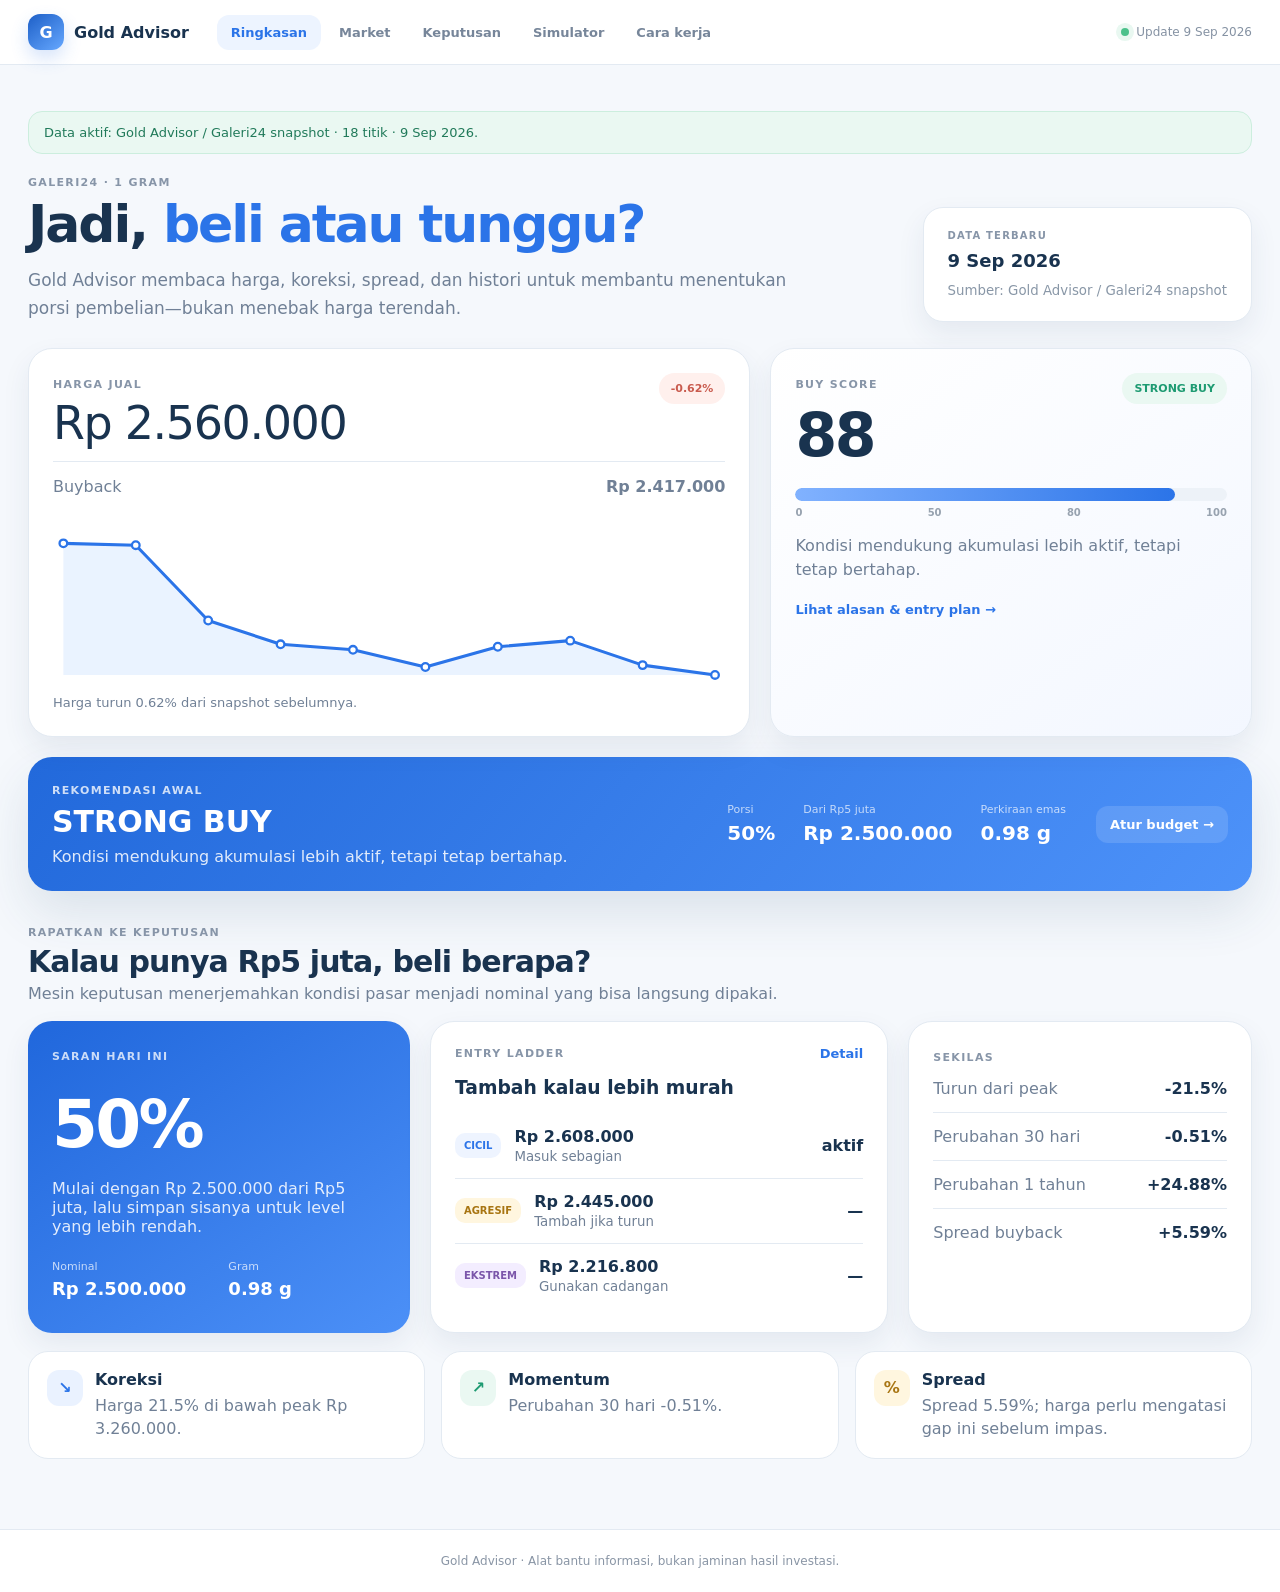
==== commit fa08280c: "Add files via upload" ====
--- a/index.html
+++ b/index.html
@@ -1,18 +1,156 @@
-<!doctype html><html lang="id"><head><meta charset="utf-8"><meta name="viewport" content="width=device-width,initial-scale=1"><title>Gold Advisor</title><meta name="description" content="Gold Advisor — alat bantu membaca harga emas dan membuat rencana pembelian bertahap."><link rel="stylesheet" href="./css/styles.css"></head><body>
-<header class="topbar"><div class="topbar-inner"><a class="brand" href="#dashboard"><span class="brand-mark">G</span><span>Gold Advisor</span></a><nav class="nav"><a class="nav-link active" data-page="dashboard" href="#dashboard">Ringkasan</a><a class="nav-link" data-page="market" href="#market">Market</a><a class="nav-link" data-page="decision" href="#decision">Keputusan</a><a class="nav-link" data-page="simulator" href="#simulator">Simulator</a><a class="nav-link" data-page="method" href="#method">Cara kerja</a></nav><div class="updated-chip"><span class="live-dot"></span><span id="topUpdated">Memuat</span></div></div></header>
+<!doctype html>
+<html lang="id">
+<head>
+  <meta charset="utf-8">
+  <meta name="viewport" content="width=device-width, initial-scale=1">
+  <title>Gold Advisor — Timing Emas</title>
+  <meta name="description" content="Gold Advisor membantu membaca harga emas Galeri24 dan menyusun pembelian bertahap.">
+  <link rel="stylesheet" href="./css/styles.css">
+</head>
+<body>
+<header class="topbar">
+  <div class="topbar-inner">
+    <a class="brand" href="#dashboard"><span class="brand-mark">G</span><span>Gold Advisor</span></a>
+    <nav class="nav" aria-label="Navigasi">
+      <a class="nav-link active" data-page="dashboard" href="#dashboard">Ringkasan</a>
+      <a class="nav-link" data-page="market" href="#market">Market</a>
+      <a class="nav-link" data-page="decision" href="#decision">Keputusan</a>
+      <a class="nav-link" data-page="simulator" href="#simulator">Simulator</a>
+      <a class="nav-link" data-page="method" href="#method">Cara kerja</a>
+    </nav>
+    <div class="top-status"><span class="status-dot"></span><span id="topUpdated">Memuat data</span></div>
+  </div>
+</header>
+
 <main class="site">
-<section class="page" id="page-dashboard"><div class="hero"><div><span class="eyebrow">GALERI24 · 1 GRAM</span><h1>Jadi, hari ini <span>beli atau tunggu?</span></h1><p class="lead">Satu halaman untuk membaca harga, melihat koreksi, lalu menentukan porsi pembelian tanpa harus menebak titik terendah.</p></div><div class="hero-date card"><span>HARGA TERBARU</span><b id="heroDate">—</b><small id="sourceLabel">Sumber: —</small></div></div>
-<div class="grid-2"><article class="card price-card"><div class="card-head"><div><span class="mini-label">HARGA JUAL</span><h2 id="price">—</h2></div><span id="todayMove" class="pill">—</span></div><div class="meta-row"><span>Buyback</span><b id="buybackDash">—</b></div><div class="chart-mini"><svg id="miniChart" viewBox="0 0 860 210"></svg><div id="miniTip" class="tooltip" hidden></div></div><p class="card-note" id="miniNote">—</p></article>
-<article class="card score-card"><div class="card-head"><div><span class="mini-label">BUY SCORE</span><small>Seberapa menarik entry saat ini?</small></div><span id="scoreBadge" class="score-badge">—</span></div><div class="score-line"><div class="score-big"><b id="score">—</b><span>/100</span></div><div><h3 id="decisionHeadline">—</h3><p id="decisionText">—</p></div></div><div class="meter"><i id="scoreMeterFill"></i></div><div class="meter-labels"><span>WAIT</span><span>WATCH</span><span>ACCUMULATE</span><span>STRONG BUY</span></div></article></div>
-<div class="section-head"><div><span class="eyebrow">RAPATKAN KE KEPUTUSAN</span><h2>Kalau punya Rp5 juta, beli berapa?</h2><p>Gold Advisor menerjemahkan score menjadi nominal dan entry ladder.</p></div><a href="#simulator" class="link-button">Buka simulator →</a></div>
-<div class="grid-3"><article class="card action-card"><div class="action-top"><span class="mini-label">SARAN HARI INI</span><b id="actionLabel">—</b></div><div class="big-action"><span id="allocPct">—</span><small>alokasi awal</small></div><p id="allocationReason">—</p><div class="two-stats"><div><small>Rp5 juta</small><b id="allocExample">—</b></div><div><small>Perkiraan emas</small><b id="allocGram">—</b></div></div></article>
-<article class="card"><div class="card-head"><div><span class="mini-label">ENTRY LADDER</span><h3>Tambah kalau lebih murah</h3></div></div><div id="ladderRows"></div></article>
-<article class="card"><span class="mini-label">SEKILAS</span><div class="stat-list"><div><span>Turun dari peak</span><b id="quickDd">—</b></div><div><span>Perubahan 30 hari</span><b id="quick30">—</b></div><div><span>Perubahan 1 tahun</span><b id="quickYoy">—</b></div><div><span>Spread buyback</span><b id="quickSpread">—</b></div></div></article></div>
-<div class="insight-row"><div><span class="insight-dot blue">↘</span><div><b>Koreksi</b><p id="insightCorrection">—</p></div></div><div><span class="insight-dot green">↗</span><div><b>Momentum</b><p id="insightMomentum">—</p></div></div><div><span class="insight-dot yellow">%</span><div><b>Spread</b><p id="insightSpread">—</p></div></div></div></section>
-<section class="page" id="page-market" hidden><div class="page-head"><div><span class="eyebrow">MARKET</span><h1>Harga emas, titik demi titik.</h1><p class="lead">Hover atau tap titik pada grafik untuk melihat tanggal, harga jual, buyback, dan perubahan dari titik sebelumnya.</p></div><div class="tabs" id="periodTabs"><button data-period="30">30H</button><button data-period="90">90H</button><button data-period="365" class="active">1 TAHUN</button></div></div>
-<div class="market-grid"><article class="card chart-card"><div class="card-head"><div><span class="mini-label">PRICE TREND</span><h2 id="chartTitle">Pergerakan 1 tahun</h2></div><div class="legend"><span><i class="line"></i>Harga jual</span><span><i class="peak"></i>Peak</span></div></div><div class="chart-wrap"><svg id="mainChart" viewBox="0 0 1400 560"></svg><div id="mainTooltip" class="tooltip tooltip-big" hidden></div></div><div class="chart-reading" id="chartReading">—</div></article><aside class="stats-col"><div class="stat-card primary"><span>Harga saat ini</span><b id="marketCurrent">—</b><small id="marketDate">—</small></div><div class="stat-card"><span>Peak</span><b id="peak">—</b><small id="peakDate">—</small></div><div class="stat-card"><span>Low</span><b id="trough">—</b><small id="troughDate">—</small></div><div class="stat-card warm"><span>Drawdown</span><b id="marketDd">—</b><small>dari peak</small></div></aside></div>
-<div class="section-head compact"><div><span class="eyebrow">HISTORY</span><h2>Riwayat harga</h2><p>Harga per tanggal yang tersimpan di dataset.</p></div><span class="count-chip" id="historyCount">—</span></div><div class="card table-card"><div class="table-scroll"><table><thead><tr><th>Tanggal</th><th>Harga jual</th><th>Buyback</th><th>Perubahan</th><th>Status</th></tr></thead><tbody id="historyRows"></tbody></table></div></div></section>
-<section class="page" id="page-decision" hidden><div class="page-head"><div><span class="eyebrow">KEPUTUSAN</span><h1>Beli berapa, lalu kapan tambah?</h1><p class="lead">Score diterjemahkan menjadi rencana pembelian bertahap dan dijelaskan faktor pembentuknya.</p></div><span id="decisionChip" class="decision-chip">—</span></div><div class="card decision-hero"><div><span class="mini-label">SINYAL HARI INI</span><h2 id="bigSignal">—</h2><p id="bigSignalText">—</p></div><div class="decision-score"><span>BUY SCORE</span><b id="dScore">—</b><small>Confidence <strong id="dConfidence">—</strong></small></div></div><div class="section-head compact"><div><span class="eyebrow">FAKTOR</span><h2>Kenapa score-nya begitu?</h2></div></div><div class="factor-grid" id="factorGrid"></div><div class="grid-2"><article class="card"><span class="mini-label">BREAK-EVEN</span><h2>Berapa kenaikan agar impas?</h2><div class="be-grid"><div><span>Harga beli</span><b id="dBuy">—</b></div><div><span>Buyback</span><b id="dBb">—</b></div><div><span>Spread</span><b id="dSpread">—</b></div><div><span>Harga impas</span><b id="dBe">—</b></div></div><p id="beText">—</p></article><article class="card"><span class="mini-label">SKENARIO</span><h2>Kalau harga turun setelah beli</h2><div class="scenario-grid" id="scenarioBoxes"></div></article></div></section>
-<section class="page" id="page-simulator" hidden><div class="page-head"><div><span class="eyebrow">SIMULATOR</span><h1>Masukkan budget, langsung terlihat rencananya.</h1><p class="lead">Geser porsi pembelian sekarang dan lihat nominal, gram, serta dana yang tetap menunggu.</p></div></div><div class="grid-2"><article class="card"><span class="mini-label">BUDGET INVESTASI</span><div class="money-input"><span>Rp</span><input id="budget" type="number" value="5000000" min="0" step="100000"></div><div class="range-head"><span>Alokasi sekarang</span><b id="allocValue">25%</b></div><input id="allocInput" type="range" min="0" max="70" step="5" value="25"><div class="range-labels"><span>0%</span><span>25%</span><span>50%</span><span>70%</span></div><button id="calcBtn" class="button-primary">Hitung rencana</button><p class="small-note">Engine saat ini menyarankan <b id="engineAlloc">—</b>.</p></article><article class="card sim-output"><span class="mini-label">HASIL</span><h2 id="simHeadline">—</h2><p id="simText">—</p><div class="sim-stats"><div><span>Beli sekarang</span><b id="simNow">—</b></div><div><span>Perkiraan gram</span><b id="simGram">—</b></div><div><span>Dana ditahan</span><b id="simRemain">—</b></div></div></article></div><div class="card"><div class="section-head compact"><div><span class="eyebrow">RENCANA BERTAHAP</span><h2>Contoh pembagian dana</h2></div></div><div id="planRows"></div></div></section>
-<section class="page" id="page-method" hidden><div class="page-head"><div><span class="eyebrow">CARA KERJA</span><h1>Logika di balik keputusan.</h1><p class="lead">Tidak ada angka ajaib. Setiap sinyal punya alasan dan confidence.</p></div></div><div class="method-grid"><article class="method-card"><span>01</span><h2>Koreksi</h2><p>Jarak harga sekarang dari peak membantu melihat seberapa besar ruang koreksi.</p></article><article class="method-card"><span>02</span><h2>Momentum</h2><p>Perubahan terhadap titik historis terdekat dipakai untuk membaca arah terbaru.</p></article><article class="method-card"><span>03</span><h2>Tren</h2><p>Perubahan jangka panjang memberi konteks apakah koreksi terjadi di tengah tren yang masih naik.</p></article><article class="method-card"><span>04</span><h2>Spread</h2><p>Selisih harga jual dan buyback menentukan seberapa jauh harga harus bergerak sebelum impas.</p></article><article class="method-card"><span>05</span><h2>Alokasi</h2><p>Score diterjemahkan menjadi persentase pembelian awal agar keputusan tidak all-in.</p></article><article class="method-card"><span>06</span><h2>Confidence</h2><p>Semakin sedikit data yang tersedia, semakin rendah keyakinan engine.</p></article></div><div class="grid-2"><div class="card"><span class="mini-label">DATASET</span><h2 id="methodSource">—</h2><p id="methodDataNote">—</p></div><div class="card"><span class="mini-label">CONFIDENCE</span><h2 id="methodConfidence">—</h2><p>Confidence adalah kualitas data untuk membantu membaca sinyal, bukan probabilitas harga naik.</p></div></div></section>
-</main><footer class="footer">Gold Advisor · Alat bantu informasi, bukan jaminan hasil investasi. Selalu cek harga final dan ketentuan transaksi di Tring/Pegadaian.</footer><script src="./js/app.js"></script></body></html>
+  <div id="dataBanner" class="data-banner" hidden></div>
+
+  <section class="page" id="page-dashboard">
+    <div class="hero hero-dashboard">
+      <div>
+        <div class="eyebrow">GALERI24 · 1 GRAM</div>
+        <h1>Jadi, <span>beli atau tunggu?</span></h1>
+        <p class="lead">Gold Advisor membaca harga, koreksi, spread, dan histori untuk membantu menentukan porsi pembelian—bukan menebak harga terendah.</p>
+      </div>
+      <div class="date-card">
+        <span>DATA TERBARU</span>
+        <strong id="heroDate">—</strong>
+        <small id="sourceLabel">Sumber: —</small>
+      </div>
+    </div>
+
+    <div class="dashboard-grid">
+      <article class="card price-hero">
+        <div class="card-title-row">
+          <div><span class="label">HARGA JUAL</span><div class="price-big" id="price">—</div></div>
+          <span class="change-pill" id="todayMove">—</span>
+        </div>
+        <div class="sub-price"><span>Buyback</span><strong id="buybackDash">—</strong></div>
+        <div class="spark-wrap"><svg id="miniChart" viewBox="0 0 900 220" aria-label="Grafik mini harga emas"></svg><div id="miniTip" class="chart-tip" hidden></div></div>
+        <div class="small-note" id="miniNote">—</div>
+      </article>
+
+      <article class="card score-card">
+        <div class="card-title-row"><div><span class="label">BUY SCORE</span><h2 id="score">—</h2></div><span class="decision-pill" id="scoreBadge">—</span></div>
+        <div class="score-meter"><i id="scoreMeterFill"></i></div>
+        <div class="meter-scale"><span>0</span><span>50</span><span>80</span><span>100</span></div>
+        <p id="decisionText">—</p>
+        <a class="text-link" href="#decision">Lihat alasan &amp; entry plan →</a>
+      </article>
+    </div>
+
+    <div class="recommend-card">
+      <div>
+        <span class="label light">REKOMENDASI AWAL</span>
+        <strong class="recommend-title" id="decisionHeadline">—</strong>
+        <p id="allocationReason">—</p>
+      </div>
+      <div class="recommend-numbers">
+        <div><span>Porsi</span><b id="allocPct">—</b></div>
+        <div><span>Dari Rp5 juta</span><b id="allocExample">—</b></div>
+        <div><span>Perkiraan emas</span><b id="allocGram">—</b></div>
+      </div>
+      <a class="recommend-link" href="#simulator">Atur budget →</a>
+    </div>
+
+    <div class="section-head compact"><div><div class="eyebrow">RAPATKAN KE KEPUTUSAN</div><h2>Kalau punya Rp5 juta, beli berapa?</h2><p>Mesin keputusan menerjemahkan kondisi pasar menjadi nominal yang bisa langsung dipakai.</p></div></div>
+    <div class="three-cards">
+      <article class="card blue-card"><span class="label">SARAN HARI INI</span><div class="action-percent" id="actionLabel">—</div><p id="actionText">—</p><div class="inline-stats"><div><span>Nominal</span><b id="quickBuyNominal">—</b></div><div><span>Gram</span><b id="quickBuyGram">—</b></div></div></article>
+      <article class="card ladder-card"><div class="card-top"><span class="label">ENTRY LADDER</span><a href="#decision">Detail</a></div><h3>Tambah kalau lebih murah</h3><div id="ladderRows" class="ladder-list"></div></article>
+      <article class="card snapshot-card"><span class="label">SEKILAS</span><div class="metric-list"><div><span>Turun dari peak</span><b id="quickDd">—</b></div><div><span>Perubahan 30 hari</span><b id="quick30">—</b></div><div><span>Perubahan 1 tahun</span><b id="quickYoy">—</b></div><div><span>Spread buyback</span><b id="quickSpread">—</b></div></div></article>
+    </div>
+
+    <div class="insight-row">
+      <div><span class="insight-icon blue">↘</span><div><b>Koreksi</b><p id="insightCorrection">—</p></div></div>
+      <div><span class="insight-icon green">↗</span><div><b>Momentum</b><p id="insightMomentum">—</p></div></div>
+      <div><span class="insight-icon yellow">%</span><div><b>Spread</b><p id="insightSpread">—</p></div></div>
+    </div>
+  </section>
+
+  <section class="page" id="page-market" hidden>
+    <div class="page-head"><div><div class="eyebrow">MARKET</div><h1>Harga, titik demi titik.</h1><p class="lead small">Hover atau tap titik untuk melihat tanggal, harga jual, buyback, dan perubahan.</p></div><div class="tabs" id="periodTabs"><button data-period="30">30 HARI</button><button data-period="90">90 HARI</button><button class="active" data-period="365">1 TAHUN</button></div></div>
+    <div class="market-layout">
+      <article class="card chart-card">
+        <div class="chart-head"><div><span class="label">PRICE TREND</span><h2 id="chartTitle">Pergerakan 1 tahun</h2></div><div class="legend"><span><i class="line"></i>Harga jual</span><span><i class="peak-dot"></i>Peak</span></div></div>
+        <div class="chart-shell"><svg id="mainChart" viewBox="0 0 1500 580" aria-label="Grafik harga emas"></svg><div id="mainTooltip" class="chart-tip tooltip-big" hidden></div></div>
+        <div class="chart-reading" id="chartReading">—</div>
+      </article>
+      <aside class="stats-col">
+        <div class="stat-card primary"><span>Harga saat ini</span><b id="marketCurrent">—</b><small id="marketDate">—</small></div>
+        <div class="stat-card"><span>Peak</span><b id="peak">—</b><small id="peakDate">—</small></div>
+        <div class="stat-card"><span>Low</span><b id="trough">—</b><small id="troughDate">—</small></div>
+        <div class="stat-card warm"><span>Drawdown</span><b id="marketDd">—</b><small>dari peak tertinggi</small></div>
+      </aside>
+    </div>
+    <div class="section-head"><div><div class="eyebrow">HISTORY</div><h2>Riwayat harga</h2><p>Setiap titik yang tersimpan di dataset.</p></div><span class="count-chip" id="historyCount">—</span></div>
+    <article class="card table-card"><div class="table-scroll"><table><thead><tr><th>Tanggal</th><th>Harga jual</th><th>Buyback</th><th>Perubahan</th><th>Status</th></tr></thead><tbody id="historyRows"></tbody></table></div></article>
+  </section>
+
+  <section class="page" id="page-decision" hidden>
+    <div class="page-head"><div><div class="eyebrow">KEPUTUSAN</div><h1>Beli berapa, lalu kapan tambah?</h1><p class="lead small">Score diterjemahkan menjadi rencana pembelian bertahap dan dijelaskan faktor pembentuknya.</p></div></div>
+    <article class="card decision-hero"><div><span class="decision-chip" id="decisionChip">—</span><h2 id="bigSignal">—</h2><p id="bigSignalText">—</p></div><div class="decision-score"><span>BUY SCORE</span><b id="dScore">—</b><small><span id="dConfidence">—</span> data confidence</small></div></article>
+    <div class="section-head"><div><div class="eyebrow">FAKTOR</div><h2>Kenapa score-nya begitu?</h2></div></div><div class="factor-grid" id="factorGrid"></div>
+    <div class="decision-grid">
+      <article class="card"><span class="label">BREAK-EVEN</span><h2>Berapa kenaikan agar impas?</h2><div class="be-grid"><div><span>Harga beli</span><b id="dBuy">—</b></div><div><span>Buyback</span><b id="dBb">—</b></div><div><span>Spread</span><b id="dSpread">—</b></div><div><span>Harga impas</span><b id="dBe">—</b></div></div><p class="small-note" id="beText">—</p></article>
+      <article class="card"><span class="label">ENTRY LADDER</span><h2>Area pembelian</h2><div id="decisionLadder" class="decision-ladder"></div></article>
+    </div>
+    <div class="section-head"><div><div class="eyebrow">REPLAY</div><h2>Uji ulang sinyal terhadap histori</h2><p>Ini bukan jaminan; hanya replay rule pada titik historis yang punya data masa depan.</p></div></div>
+    <article class="card replay-card"><div class="replay-summary"><div><span>Sample 30 hari</span><b id="replay30N">—</b></div><div><span>Return rata-rata</span><b id="replay30Avg">—</b></div><div><span>Positive rate</span><b id="replay30Win">—</b></div><div><span>Sample 90 hari</span><b id="replay90N">—</b></div></div><p id="replayNote">—</p></article>
+    <div class="scenario-grid" id="scenarioBoxes"></div>
+  </section>
+
+  <section class="page" id="page-simulator" hidden>
+    <div class="page-head"><div><div class="eyebrow">SIMULATOR</div><h1>Masukkan budget, langsung terlihat rencananya.</h1><p class="lead small">Atur porsi pembelian hari ini. Sisanya disiapkan untuk level yang lebih rendah.</p></div></div>
+    <div class="sim-grid">
+      <article class="card sim-control"><span class="label">BUDGET INVESTASI</span><div class="money-field"><span>Rp</span><input id="budget" type="number" min="0" step="100000" value="5000000" inputmode="numeric" aria-label="Budget investasi"></div>
+        <div class="range-head"><span>Alokasi sekarang</span><b id="allocValue">25%</b></div><input id="allocInput" type="range" min="0" max="100" step="5" value="25"><div class="range-labels"><span>0%</span><span>25%</span><span>50%</span><span>75%</span><span>100%</span></div>
+        <div class="engine-box">Mesin saat ini menyarankan <b id="engineAlloc">—</b>. Slider di atas boleh diubah untuk simulasi manual.</div>
+        <button id="calcBtn" class="button-primary">Hitung rencana</button>
+      </article>
+      <article class="card sim-output"><span class="label">HASIL</span><h2 id="simHeadline">—</h2><p id="simText">—</p><div class="sim-stats"><div><span>Beli sekarang</span><b id="simNow">—</b></div><div><span>Perkiraan gram</span><b id="simGram">—</b></div><div><span>Dana ditahan</span><b id="simRemain">—</b></div></div></article>
+    </div>
+    <div class="section-head"><div><div class="eyebrow">RENCANA BERTAHAP</div><h2>Contoh pembagian dana</h2></div></div>
+    <article class="card"><div id="planRows"></div></article>
+    <p class="small-note simulator-note">Perkiraan gram menggunakan harga jual saat ini. Pecahan emas yang tersedia di Tring/produk terkait dapat berbeda dari hasil matematis ini.</p>
+  </section>
+
+  <section class="page" id="page-method" hidden>
+    <div class="page-head"><div><div class="eyebrow">CARA KERJA</div><h1>Logika di balik keputusan.</h1><p class="lead small">Tidak ada angka ajaib. Engine menggabungkan beberapa sinyal sederhana dan menunjukkan kualitas data yang tersedia.</p></div></div>
+    <div class="method-grid">
+      <article class="method-card"><span>01</span><h2>Koreksi</h2><p>Jarak harga sekarang dari peak menunjukkan seberapa dalam koreksi yang sudah terjadi.</p></article>
+      <article class="method-card"><span>02</span><h2>Momentum</h2><p>Perubahan terhadap titik historis terdekat membaca arah terbaru tanpa mengarang data harian.</p></article>
+      <article class="method-card"><span>03</span><h2>Tren</h2><p>Perubahan jangka panjang memberi konteks apakah koreksi terjadi saat tren lebih besar masih menguat.</p></article>
+      <article class="method-card"><span>04</span><h2>Spread</h2><p>Selisih harga jual dan buyback menunjukkan hambatan awal sebelum posisi bisa mendekati impas.</p></article>
+      <article class="method-card"><span>05</span><h2>Alokasi</h2><p>Score diterjemahkan menjadi pembelian awal agar keputusan tidak all-in.</p></article>
+      <article class="method-card"><span>06</span><h2>Confidence</h2><p>Confidence adalah kualitas data untuk membantu membaca sinyal, bukan probabilitas harga akan naik.</p></article>
+    </div>
+    <div class="section-head"><div><div class="eyebrow">DATASET</div><h2>Seberapa lengkap datanya?</h2></div></div>
+    <div class="dataset-grid"><article class="card"><span class="label">DATA AKTIF</span><h2 id="methodDataSummary">—</h2><p id="methodDataNote">—</p></article><article class="card primary-soft"><span class="label">CONFIDENCE</span><h2 id="methodConfidence">—</h2><p>Confidence turun ketika dataset terlalu jarang untuk periode yang panjang.</p></article></div>
+    <div class="section-head"><div><div class="eyebrow">SUMBER</div><h2>Catatan data</h2></div></div>
+    <article class="card source-card"><p><b>Sumber harga:</b> halaman harga Galeri24/Pegadaian sebagai acuan publik. Harga dapat berubah sewaktu-waktu; untuk transaksi, cek angka final di Tring/Pegadaian.</p><p><b>Catatan histori:</b> dataset dapat berisi snapshot yang belum harian. Gold Advisor tidak mengisi titik yang tidak tersedia dengan estimasi.</p><p><b>Auto-update:</b> workflow GitHub Actions disiapkan untuk validasi dan pembaruan dataset. Jika sumber berubah struktur, workflow dibuat berhenti daripada menulis data yang meragukan.</p></article>
+  </section>
+</main>
+<footer class="footer">Gold Advisor · Alat bantu informasi, bukan jaminan hasil investasi.</footer>
+<script src="./js/app.js" defer></script>
+</body>
+</html>
--- a/css/styles.css
+++ b/css/styles.css
@@ -1,2 +1,3 @@
-:root{--blue:#246bfe;--blue2:#edf4ff;--ink:#19324d;--muted:#738195;--line:#e7ebf1;--bg:#f7f9fc;--green:#1ba97b;--yellow:#f4b740;--warm:#fff6e6;--shadow:0 10px 30px rgba(30,55,90,.07)}*{box-sizing:border-box}html{scroll-behavior:smooth}body{margin:0;font-family:Inter,ui-sans-serif,system-ui,-apple-system,Segoe UI,Roboto,sans-serif;background:var(--bg);color:var(--ink)}a{text-decoration:none;color:inherit}.topbar{position:sticky;top:0;z-index:10;background:rgba(255,255,255,.94);backdrop-filter:blur(12px);border-bottom:1px solid var(--line)}.topbar-inner{max-width:1500px;margin:auto;display:flex;align-items:center;gap:26px;padding:16px 28px}.brand{display:flex;align-items:center;gap:10px;font-weight:800;font-size:18px}.brand-mark{width:34px;height:34px;display:grid;place-items:center;border-radius:11px;background:#dce9ff;color:var(--blue)}.nav{display:flex;gap:8px;flex:1;justify-content:center}.nav-link{padding:10px 14px;border-radius:12px;color:#718098;font-weight:700;font-size:14px}.nav-link.active{background:#eaf2ff;color:var(--blue)}.updated-chip{font-size:12px;color:#6d7887;display:flex;align-items:center;gap:8px}.live-dot{width:8px;height:8px;background:var(--green);border-radius:50%}.site{max-width:1500px;margin:auto;padding:44px 28px 70px}.page{min-height:70vh}.hero,.page-head,.section-head{display:flex;justify-content:space-between;gap:30px;align-items:flex-end;margin-bottom:26px}.hero h1,.page-head h1{font-size:50px;line-height:1.05;margin:8px 0 14px;letter-spacing:-.04em}.hero h1 span{color:var(--blue)}.lead{max-width:760px;color:#6f7d8d;font-size:17px;line-height:1.6;margin:0}.eyebrow,.mini-label{font-size:11px;letter-spacing:.12em;font-weight:900;color:#8a97a8}.hero-date{min-width:230px}.hero-date b{display:block;font-size:18px;margin:8px 0}.hero-date small{color:#8a97a8}.card{background:#fff;border:1px solid var(--line);border-radius:24px;padding:24px;box-shadow:var(--shadow)}.grid-2{display:grid;grid-template-columns:1fr 1fr;gap:20px}.grid-3{display:grid;grid-template-columns:1.1fr 1fr .8fr;gap:20px}.card-head{display:flex;justify-content:space-between;gap:20px;align-items:flex-start}.price-card h2{font-size:38px;margin:7px 0}.pill,.score-badge,.decision-chip{background:#eaf8f3;color:#12855e;border-radius:999px;padding:8px 12px;font-weight:900;font-size:12px}.score-badge{background:#eaf2ff;color:var(--blue)}.meta-row,.two-stats,.stat-list>div{display:flex;justify-content:space-between;align-items:center}.meta-row{padding:12px 0;border-top:1px solid var(--line);color:var(--muted)}.chart-mini{position:relative;margin:16px -8px 4px}.chart-mini svg{width:100%;height:auto}.card-note{margin:7px 0 0;color:#7e8a99}.score-line{display:flex;align-items:center;gap:22px;padding:26px 0}.score-big{display:flex;align-items:baseline}.score-big b{font-size:74px;line-height:1;color:var(--blue)}.score-big span{font-size:19px;color:#93a0af;margin-left:3px}.score-card h3{margin:0 0 8px;font-size:22px}.score-card p{margin:0;color:var(--muted);line-height:1.55}.meter{height:12px;background:#eff2f6;border-radius:999px;overflow:hidden}.meter i{display:block;height:100%;width:0;background:linear-gradient(90deg,#c5d7ff,#246bfe)}.meter-labels{display:flex;justify-content:space-between;margin-top:8px;font-size:10px;font-weight:800;color:#9aa5b3}.section-head{align-items:end;margin:44px 0 18px}.section-head h2{margin:4px 0 5px;font-size:28px}.section-head p{margin:0;color:var(--muted)}.link-button{color:var(--blue);font-weight:800}.action-card{background:linear-gradient(145deg,#1f6df7,#2f82ff);color:white;border:none}.action-card .mini-label,.action-card p,.action-card small{color:rgba(255,255,255,.8)}.action-top{display:flex;justify-content:space-between}.big-action{margin:22px 0 6px}.big-action span{font-size:64px;font-weight:900}.big-action small{display:block}.two-stats>div{display:flex;flex-direction:column;gap:4px}.ladder-row{display:grid;grid-template-columns:auto 1fr auto;gap:14px;align-items:center;padding:14px 0;border-bottom:1px solid var(--line)}.ladder-row:last-child{border-bottom:0}.ladder-row b{display:block}.ladder-row span{display:block;color:var(--muted);font-size:12px}.ladder-badge{padding:7px 9px;border-radius:10px;background:#eef4ff;color:var(--blue);font-size:10px;font-weight:900}.ladder-badge.aggressive{background:#fff4df;color:#a46f08}.ladder-badge.extreme{background:#f4edff;color:#7b55ad}.stat-list{margin-top:8px}.stat-list>div{padding:14px 0;border-bottom:1px solid var(--line)}.stat-list>div:last-child{border-bottom:0}.stat-list span{color:var(--muted)}.insight-row{display:grid;grid-template-columns:repeat(3,1fr);gap:16px;margin-top:18px}.insight-row>div{background:#fff;border:1px solid var(--line);border-radius:20px;padding:18px;display:flex;gap:12px}.insight-dot{width:36px;height:36px;border-radius:12px;display:grid;place-items:center;font-weight:900}.blue{background:#eaf2ff;color:var(--blue)}.green{background:#eaf8f3;color:var(--green)}.yellow{background:#fff4df;color:#aa760c}.insight-row p{margin:5px 0 0;color:var(--muted);line-height:1.45}.page-head{align-items:flex-end}.tabs{display:flex;gap:6px;background:#fff;border:1px solid var(--line);padding:6px;border-radius:14px}.tabs button{border:0;background:transparent;padding:10px 14px;border-radius:10px;font-weight:800;color:#7b8797;cursor:pointer}.tabs button.active{background:#eaf2ff;color:var(--blue)}.market-grid{display:grid;grid-template-columns:1fr 280px;gap:20px}.chart-card{padding-bottom:14px}.legend{display:flex;gap:16px;color:#8a96a4;font-size:12px}.legend i{display:inline-block;width:18px;height:4px;border-radius:8px;vertical-align:middle;margin-right:6px}.legend .line{background:var(--blue)}.legend .peak{width:8px;height:8px;border-radius:50%;background:var(--yellow)}.chart-wrap{position:relative;overflow:visible}.chart-wrap svg{width:100%;height:auto;display:block}.stats-col{display:grid;grid-template-columns:1fr;gap:14px}.stat-card{background:#fff;border:1px solid var(--line);border-radius:20px;padding:20px}.stat-card.primary{background:#eaf2ff}.stat-card.warm{background:var(--warm)}.stat-card span,.stat-card small{display:block;color:var(--muted)}.stat-card b{display:block;font-size:27px;margin:6px 0}.chart-reading{margin:0 6px 6px;padding:15px 16px;background:#f7f9fc;border-radius:14px;color:#5e6c7e;line-height:1.55}.table-card{padding:0}.table-scroll{overflow:auto}.table-scroll table{width:100%;border-collapse:collapse}.table-scroll th,.table-scroll td{text-align:left;padding:15px 18px;border-bottom:1px solid var(--line);white-space:nowrap}.table-scroll th{font-size:11px;color:#8793a4;text-transform:uppercase;letter-spacing:.08em}.up{color:var(--green);font-weight:800}.down{color:#d66a58;font-weight:800}.status-pill{display:inline-block;padding:6px 9px;border-radius:999px;background:#eef8f4;color:#14815e;font-size:11px;font-weight:900}.status-pill.down{background:#fff0ed;color:#bd5b4e}.count-chip{padding:8px 11px;border-radius:10px;background:#fff;border:1px solid var(--line);color:#758195;font-weight:800;font-size:12px}.decision-hero{display:flex;justify-content:space-between;gap:20px;align-items:center;background:linear-gradient(135deg,#fff,#f2f7ff)}.decision-hero h2{font-size:38px;margin:10px 0}.decision-hero p{margin:0;color:var(--muted);max-width:700px;line-height:1.6}.decision-score{text-align:right}.decision-score b{display:block;font-size:64px;color:var(--blue)}.decision-score span,.decision-score small{color:#8794a5}.factor-grid{display:grid;grid-template-columns:repeat(4,1fr);gap:16px;margin-bottom:20px}.factor-card{background:#fff;border:1px solid var(--line);border-radius:18px;padding:18px}.factor-top{display:flex;justify-content:space-between}.factor-bar{height:9px;background:#eef1f5;border-radius:999px;overflow:hidden;margin:12px 0}.factor-bar i{display:block;height:100%;background:var(--blue)}.factor-card p{margin:0;color:var(--muted);font-size:13px;line-height:1.45}.be-grid{display:grid;grid-template-columns:1fr 1fr;gap:14px;margin:18px 0}.be-grid div{padding:14px;background:#f8fafc;border-radius:14px}.be-grid span,.be-grid b{display:block}.be-grid span{color:#8895a5;font-size:12px}.be-grid b{margin-top:6px}.scenario-grid{display:grid;grid-template-columns:1fr 1fr;gap:12px;margin-top:18px}.scenario-box{padding:16px;border-radius:16px;background:#f8fafc}.scenario-box span,.scenario-box b{display:block}.scenario-box span{color:#7f8c9c;font-size:12px}.scenario-box b{margin-top:7px}.money-input{display:flex;align-items:center;gap:10px;border:1px solid var(--line);border-radius:16px;padding:14px 16px;margin:10px 0 22px}.money-input input{border:0;outline:0;width:100%;font-size:23px;font-weight:800}.range-head{display:flex;justify-content:space-between;margin-bottom:10px}.range-head b{color:var(--blue)}input[type=range]{width:100%;accent-color:var(--blue)}.range-labels{display:flex;justify-content:space-between;color:#96a1af;font-size:11px;margin-top:5px}.button-primary{border:0;background:var(--blue);color:white;border-radius:14px;padding:13px 16px;font-weight:900;margin-top:20px;cursor:pointer}.small-note{color:var(--muted);font-size:13px}.sim-output h2{font-size:32px;margin:10px 0}.sim-output p{color:var(--muted)}.sim-stats{display:grid;grid-template-columns:repeat(3,1fr);gap:12px;margin-top:20px}.sim-stats div{background:#f8fafc;border-radius:16px;padding:15px}.sim-stats span{display:block;color:#8794a4;font-size:12px}.sim-stats b{display:block;margin-top:6px}.plan-row{display:grid;grid-template-columns:110px 1fr 90px 150px;gap:15px;align-items:center;padding:15px 0;border-bottom:1px solid var(--line)}.plan-row:last-child{border-bottom:0}.plan-row small{display:block;color:#8a97a7;margin-top:4px}.method-grid{display:grid;grid-template-columns:repeat(3,1fr);gap:16px}.method-card{background:#fff;border:1px solid var(--line);border-radius:20px;padding:22px}.method-card>span{display:inline-grid;place-items:center;width:34px;height:34px;background:#eaf2ff;color:var(--blue);border-radius:10px;font-size:12px;font-weight:900}.method-card h2{margin:16px 0 8px}.method-card p{margin:0;color:var(--muted);line-height:1.55}.footer{border-top:1px solid var(--line);padding:25px 28px;color:#8793a4;text-align:center;font-size:12px}.tooltip{position:absolute;z-index:20;background:#17324e;color:#fff;padding:10px 12px;border-radius:12px;box-shadow:0 8px 20px rgba(0,0,0,.14);font-size:12px;line-height:1.5;pointer-events:none;min-width:170px}.tooltip strong{display:block;margin-bottom:5px}.tooltip-big{min-width:220px}
-@media(max-width:1100px){.nav{display:none}.grid-3,.factor-grid,.method-grid{grid-template-columns:1fr 1fr}.market-grid{grid-template-columns:1fr}.stats-col{grid-template-columns:repeat(4,1fr)}}@media(max-width:760px){.topbar-inner,.site{padding-left:16px;padding-right:16px}.hero,.page-head,.section-head,.decision-hero{display:block}.hero h1,.page-head h1{font-size:37px}.hero-date{margin-top:18px}.grid-2,.grid-3,.insight-row,.factor-grid,.method-grid{grid-template-columns:1fr}.stats-col{grid-template-columns:1fr 1fr}.sim-stats{grid-template-columns:1fr}.plan-row{grid-template-columns:1fr 1fr}.tabs{margin-top:18px;width:max-content}.decision-score{text-align:left;margin-top:18px}.chart-wrap{overflow-x:auto}.chart-wrap svg{min-width:760px}.chart-mini svg{min-width:520px}}
+:root{--navy:#123a63;--blue:#2b74e8;--blue2:#5a9bff;--ink:#19334f;--muted:#708096;--line:#e3eaf2;--bg:#f5f8fc;--white:#fff;--green:#1e9b72;--green-bg:#eaf8f2;--yellow:#a87512;--yellow-bg:#fff6df;--red:#c95b4e;--red-bg:#fff0ed;--purple:#7b56aa;--purple-bg:#f3edff;--shadow:0 12px 28px rgba(34,66,104,.08);--shadow2:0 22px 50px rgba(32,70,110,.12)}*{box-sizing:border-box}html{scroll-behavior:smooth}body{margin:0;background:var(--bg);color:var(--ink);font-family:Inter,ui-sans-serif,system-ui,-apple-system,BlinkMacSystemFont,"Segoe UI",sans-serif}.topbar{position:sticky;top:0;z-index:50;background:rgba(255,255,255,.96);backdrop-filter:blur(10px);border-bottom:1px solid var(--line)}.topbar-inner{max-width:1440px;margin:auto;padding:14px 28px;display:flex;align-items:center;gap:28px}.brand{display:flex;align-items:center;gap:10px;text-decoration:none;color:var(--ink);font-weight:900}.brand-mark{width:36px;height:36px;border-radius:12px;display:grid;place-items:center;background:linear-gradient(140deg,#1d5fc7,#66a8ff);color:#fff;font-weight:900;box-shadow:0 8px 18px rgba(43,116,232,.2)}.nav{display:flex;gap:4px;flex:1}.nav-link{padding:10px 14px;border-radius:12px;color:#77869a;text-decoration:none;font-size:13px;font-weight:800}.nav-link:hover{background:#f0f5fb;color:var(--ink)}.nav-link.active{background:#edf4ff;color:var(--blue)}.top-status{font-size:12px;color:#8592a3;display:flex;align-items:center;gap:7px;white-space:nowrap}.status-dot{width:8px;height:8px;border-radius:50%;background:#4cc18b;box-shadow:0 0 0 5px #e9f8f1}.site{max-width:1440px;margin:auto;padding:46px 28px 70px}.page{min-height:72vh}.hero,.page-head,.section-head{display:flex;justify-content:space-between;gap:32px;align-items:flex-end;margin-bottom:26px}.hero h1,.page-head h1{font-size:52px;line-height:1.05;margin:8px 0 14px;letter-spacing:-.04em}.hero h1 span{color:var(--blue)}.lead{max-width:800px;color:var(--muted);font-size:17px;line-height:1.65;margin:0}.lead.small{font-size:15px;max-width:900px}.eyebrow,.label{font-size:11px;letter-spacing:.12em;font-weight:900;color:#8795a8}.date-card{min-width:245px;padding:22px 24px;background:#fff;border:1px solid var(--line);border-radius:20px;box-shadow:var(--shadow)}.date-card span{display:block;color:#8795a8;font-size:10px;font-weight:900;letter-spacing:.12em}.date-card strong{display:block;font-size:18px;margin:9px 0}.date-card small{color:#8997a7}.dashboard-grid{display:grid;grid-template-columns:1.35fr .9fr;gap:20px}.card{background:var(--white);border:1px solid var(--line);border-radius:24px;padding:24px;box-shadow:var(--shadow)}.price-hero{overflow:hidden}.card-title-row{display:flex;justify-content:space-between;gap:16px;align-items:flex-start}.price-big{font-size:46px;line-height:1;margin-top:8px;letter-spacing:-.03em}.change-pill,.decision-pill,.decision-chip{display:inline-flex;align-items:center;padding:9px 12px;border-radius:999px;background:var(--green-bg);color:var(--green);font-size:11px;font-weight:900}.change-pill.down{background:var(--red-bg);color:var(--red)}.sub-price{display:flex;justify-content:space-between;padding:15px 0;border-top:1px solid var(--line);margin-top:15px;color:var(--muted)}.spark-wrap{position:relative;margin:14px -8px 0}.spark-wrap svg{display:block;width:100%;height:auto}.small-note{font-size:13px;color:var(--muted);line-height:1.5}.score-card{background:linear-gradient(145deg,#fff,#f3f7ff)}.score-card h2{font-size:60px;margin:8px 0;letter-spacing:-.04em}.score-meter{height:13px;border-radius:999px;background:#edf2f8;overflow:hidden;margin:10px 0 6px}.score-meter i{display:block;width:0;height:100%;background:linear-gradient(90deg,#81b2ff,#2b74e8);border-radius:999px}.meter-scale{display:flex;justify-content:space-between;color:#97a2af;font-size:10px;font-weight:800}.score-card p{color:var(--muted);line-height:1.55}.text-link,.card-top a,.recommend-link{color:var(--blue);font-weight:900;text-decoration:none;font-size:13px}.recommend-card{margin-top:20px;padding:22px 24px;border-radius:24px;background:linear-gradient(130deg,#2269db,#4d92f9);color:#fff;display:grid;grid-template-columns:1.2fr auto auto;gap:30px;align-items:center;box-shadow:var(--shadow2)}.label.light{color:rgba(255,255,255,.78)}.recommend-title{display:block;font-size:30px;margin:6px 0}.recommend-card p{margin:0;color:rgba(255,255,255,.86);line-height:1.45}.recommend-numbers{display:flex;gap:28px}.recommend-numbers span,.recommend-numbers b{display:block}.recommend-numbers span{font-size:11px;color:rgba(255,255,255,.7)}.recommend-numbers b{font-size:20px;margin-top:5px}.recommend-link{color:#fff;background:rgba(255,255,255,.13);padding:11px 14px;border-radius:12px}.section-head{align-items:flex-end;margin:42px 0 18px}.section-head h2{font-size:30px;margin:5px 0 5px;letter-spacing:-.03em}.section-head p{margin:0;color:var(--muted)}.section-head.compact{margin-top:35px}.three-cards{display:grid;grid-template-columns:1fr 1.2fr .9fr;gap:20px}.blue-card{background:linear-gradient(145deg,#2067dc,#4c90f7);color:#fff;border:none}.blue-card .label{color:rgba(255,255,255,.76)}.action-percent{font-size:66px;font-weight:900;letter-spacing:-.04em;margin:22px 0 4px}.blue-card p{color:rgba(255,255,255,.86)}.inline-stats{display:flex;gap:42px;margin-top:24px}.inline-stats span,.inline-stats b{display:block}.inline-stats span{font-size:11px;color:rgba(255,255,255,.72)}.inline-stats b{margin-top:5px;font-size:18px}.card-top{display:flex;justify-content:space-between;align-items:center}.ladder-card h3{margin:16px 0}.ladder-row{display:grid;grid-template-columns:auto 1fr auto;gap:13px;align-items:center;padding:13px 0;border-bottom:1px solid var(--line)}.ladder-row:last-child{border-bottom:0}.ladder-row b{display:block}.ladder-row small{color:var(--muted)}.ladder-badge{padding:7px 9px;border-radius:10px;background:#eef4ff;color:var(--blue);font-size:10px;font-weight:900}.ladder-badge.aggressive{background:var(--yellow-bg);color:var(--yellow)}.ladder-badge.extreme{background:var(--purple-bg);color:var(--purple)}.snapshot-card .metric-list>div{display:flex;justify-content:space-between;padding:14px 0;border-bottom:1px solid var(--line)}.snapshot-card .metric-list>div:last-child{border:0}.metric-list span{color:var(--muted)}.insight-row{display:grid;grid-template-columns:repeat(3,1fr);gap:16px;margin-top:18px}.insight-row>div{display:flex;gap:12px;align-items:flex-start;background:#fff;border:1px solid var(--line);border-radius:20px;padding:18px}.insight-icon{width:36px;height:36px;display:grid;place-items:center;border-radius:12px;font-weight:900;flex:0 0 auto}.blue{background:#eaf2ff;color:var(--blue)}.green{background:var(--green-bg);color:var(--green)}.yellow{background:var(--yellow-bg);color:var(--yellow)}.insight-row p{margin:5px 0 0;color:var(--muted);line-height:1.45}.tabs{display:flex;gap:5px;padding:5px;background:#fff;border:1px solid var(--line);border-radius:14px}.tabs button{border:0;background:transparent;padding:10px 14px;border-radius:10px;color:#7e8b9c;font-weight:900;font-size:11px;cursor:pointer}.tabs button.active{background:#eaf2ff;color:var(--blue)}.market-layout{display:grid;grid-template-columns:1fr 290px;gap:20px}.chart-card{padding-bottom:16px}.chart-head{display:flex;justify-content:space-between;align-items:center;gap:20px}.chart-head h2{margin:7px 0;font-size:29px}.legend{display:flex;gap:16px;color:#8794a3;font-size:12px}.legend i{display:inline-block;vertical-align:middle;margin-right:5px}.legend .line{width:18px;height:4px;border-radius:9px;background:var(--blue)}.legend .peak-dot{width:8px;height:8px;border-radius:50%;background:#f4b740}.chart-shell{position:relative;overflow:visible}.chart-shell svg{display:block;width:100%;height:auto}.stats-col{display:grid;gap:14px}.stat-card{background:#fff;border:1px solid var(--line);border-radius:20px;padding:20px}.stat-card.primary{background:#eaf2ff}.stat-card.warm{background:var(--yellow-bg)}.stat-card span,.stat-card small{display:block;color:var(--muted)}.stat-card b{display:block;font-size:28px;margin:7px 0}.chart-reading{margin-top:10px;padding:16px;border-radius:15px;background:#f7f9fc;color:#5e6e82;line-height:1.55}.count-chip{padding:9px 11px;border-radius:11px;background:#fff;border:1px solid var(--line);color:#78879a;font-weight:900;font-size:11px}.table-card{padding:0}.table-scroll{overflow:auto;border-radius:24px}.table-scroll table{width:100%;border-collapse:collapse}.table-scroll th,.table-scroll td{text-align:left;padding:15px 18px;border-bottom:1px solid var(--line);white-space:nowrap}.table-scroll th{color:#8996a6;font-size:10px;letter-spacing:.1em;text-transform:uppercase}.up{color:var(--green);font-weight:900}.down{color:var(--red);font-weight:900}.status-pill{display:inline-block;padding:6px 9px;border-radius:999px;background:var(--green-bg);color:var(--green);font-size:10px;font-weight:900}.status-pill.down{background:var(--red-bg);color:var(--red)}.decision-hero{display:flex;justify-content:space-between;align-items:center;background:linear-gradient(135deg,#fff,#eef5ff)}.decision-hero h2{font-size:42px;margin:10px 0 6px}.decision-hero p{margin:0;max-width:800px;color:var(--muted);line-height:1.55}.decision-score{text-align:right}.decision-score span,.decision-score small{display:block;color:#8c98a8;font-size:11px}.decision-score b{display:block;font-size:70px;color:var(--blue);line-height:1}.factor-grid{display:grid;grid-template-columns:repeat(4,1fr);gap:16px}.factor-card{padding:20px;background:#fff;border:1px solid var(--line);border-radius:20px}.factor-top{display:flex;justify-content:space-between}.factor-top span{font-weight:900;color:var(--blue)}.factor-bar{height:9px;border-radius:999px;background:#edf1f6;overflow:hidden;margin:12px 0}.factor-bar i{display:block;height:100%;background:linear-gradient(90deg,#8ab7ff,#2b74e8)}.factor-card p{margin:0;color:var(--muted);line-height:1.45;font-size:13px}.decision-grid{display:grid;grid-template-columns:1fr 1fr;gap:20px;margin-top:20px}.be-grid{display:grid;grid-template-columns:1fr 1fr;gap:12px;margin:18px 0}.be-grid div{background:#f8fafc;border-radius:14px;padding:14px}.be-grid span,.be-grid b{display:block}.be-grid span{color:#8997a7;font-size:12px}.be-grid b{margin-top:6px}.decision-ladder .dl-row{display:grid;grid-template-columns:auto 1fr auto;gap:12px;align-items:center;padding:15px 0;border-bottom:1px solid var(--line)}.decision-ladder .dl-row:last-child{border-bottom:0}.dl-price{font-weight:900}.dl-desc{color:var(--muted);font-size:12px;margin-top:3px}.replay-card{background:linear-gradient(145deg,#fff,#f8fbff)}.replay-summary{display:grid;grid-template-columns:repeat(4,1fr);gap:14px}.replay-summary div{padding:17px;border-radius:16px;background:#f7f9fc}.replay-summary span{display:block;color:#8896a7;font-size:12px}.replay-summary b{display:block;margin-top:6px;font-size:23px}.replay-card p{margin:16px 0 0;color:var(--muted);line-height:1.55}.scenario-grid{display:grid;grid-template-columns:repeat(4,1fr);gap:12px;margin-top:18px}.scenario-box{padding:16px;border-radius:16px;background:#fff;border:1px solid var(--line)}.scenario-box span,.scenario-box b{display:block}.scenario-box span{font-size:12px;color:#8290a0}.scenario-box b{margin-top:8px}.sim-grid{display:grid;grid-template-columns:.9fr 1.1fr;gap:20px}.money-field{display:flex;align-items:center;gap:8px;border:1px solid var(--line);border-radius:16px;padding:13px 15px;margin:10px 0 22px}.money-field span{color:#7c8a9b}.money-field input{width:100%;border:0;outline:none;background:transparent;font-size:27px;font-weight:900;color:var(--ink)}.range-head{display:flex;justify-content:space-between;margin-bottom:10px}.range-head b{color:var(--blue)}input[type=range]{width:100%;accent-color:var(--blue)}.range-labels{display:flex;justify-content:space-between;font-size:10px;color:#94a0af}.engine-box{margin-top:18px;padding:15px;background:#f4f8fd;border-radius:15px;color:#66778a;line-height:1.5;font-size:13px}.engine-box b{color:var(--blue)}.button-primary{margin-top:18px;border:0;padding:13px 17px;border-radius:14px;background:var(--blue);color:#fff;font-weight:900;cursor:pointer}.sim-output h2{font-size:38px;margin:10px 0}.sim-output p{color:var(--muted);line-height:1.5}.sim-stats{display:grid;grid-template-columns:repeat(3,1fr);gap:12px;margin-top:20px}.sim-stats div{padding:15px;background:#f7f9fc;border-radius:16px}.sim-stats span,.sim-stats b{display:block}.sim-stats span{font-size:12px;color:#8b98a7}.sim-stats b{margin-top:6px}.plan-row{display:grid;grid-template-columns:110px 1fr 80px 150px;gap:14px;align-items:center;padding:15px 0;border-bottom:1px solid var(--line)}.plan-row:last-child{border-bottom:0}.plan-row small{display:block;color:#8b98a8;margin-top:3px}.simulator-note{margin-top:12px}.method-grid{display:grid;grid-template-columns:repeat(3,1fr);gap:16px}.method-card{padding:22px;border-radius:20px;background:#fff;border:1px solid var(--line);box-shadow:var(--shadow)}.method-card>span{display:grid;place-items:center;width:34px;height:34px;background:#eaf2ff;color:var(--blue);border-radius:10px;font-weight:900;font-size:11px}.method-card h2{margin:16px 0 8px}.method-card p{margin:0;color:var(--muted);line-height:1.55}.dataset-grid{display:grid;grid-template-columns:1.3fr .7fr;gap:20px}.primary-soft{background:#eaf2ff}.dataset-grid h2{font-size:29px}.source-card{line-height:1.65;color:#65758a}.footer{border-top:1px solid var(--line);background:#fff;text-align:center;padding:24px;color:#8995a5;font-size:12px}.chart-tip{position:absolute;z-index:20;min-width:180px;background:#123a63;color:#fff;border-radius:12px;padding:11px 13px;box-shadow:0 18px 30px rgba(24,52,82,.2);font-size:12px;line-height:1.5;pointer-events:none}.chart-tip strong{display:block;margin-bottom:6px}.data-banner{margin-bottom:22px;padding:13px 15px;border-radius:14px;background:var(--yellow-bg);color:#7f611f;border:1px solid #f2dfab;font-size:13px}.data-banner.good{background:var(--green-bg);color:#217a5a;border-color:#cceede}
+@media(max-width:1100px){.nav{display:none}.three-cards,.dashboard-grid,.market-layout,.sim-grid,.decision-grid,.dataset-grid{grid-template-columns:1fr 1fr}.factor-grid,.method-grid{grid-template-columns:1fr 1fr}.stats-col{grid-template-columns:1fr 1fr}.recommend-card{grid-template-columns:1fr}.recommend-numbers{flex-wrap:wrap}.replay-summary{grid-template-columns:1fr 1fr}.scenario-grid{grid-template-columns:1fr 1fr}}
+@media(max-width:760px){.topbar-inner,.site{padding-left:16px;padding-right:16px}.hero,.page-head{display:block}.hero h1,.page-head h1{font-size:38px}.date-card{margin-top:18px}.dashboard-grid,.three-cards,.insight-row,.market-layout,.decision-grid,.factor-grid,.method-grid,.sim-grid,.dataset-grid{grid-template-columns:1fr}.recommend-numbers{gap:20px}.chart-head{display:block}.legend{margin-top:10px}.stats-col{grid-template-columns:1fr 1fr}.tabs{margin-top:18px;width:max-content}.decision-hero{display:block}.decision-score{text-align:left;margin-top:18px}.sim-stats,.replay-summary,.scenario-grid{grid-template-columns:1fr}.plan-row{grid-template-columns:1fr 1fr}.chart-shell{overflow-x:auto}.chart-shell svg{min-width:780px}.spark-wrap{overflow-x:auto}.spark-wrap svg{min-width:560px}.site{padding-top:28px}.top-status{display:none}}
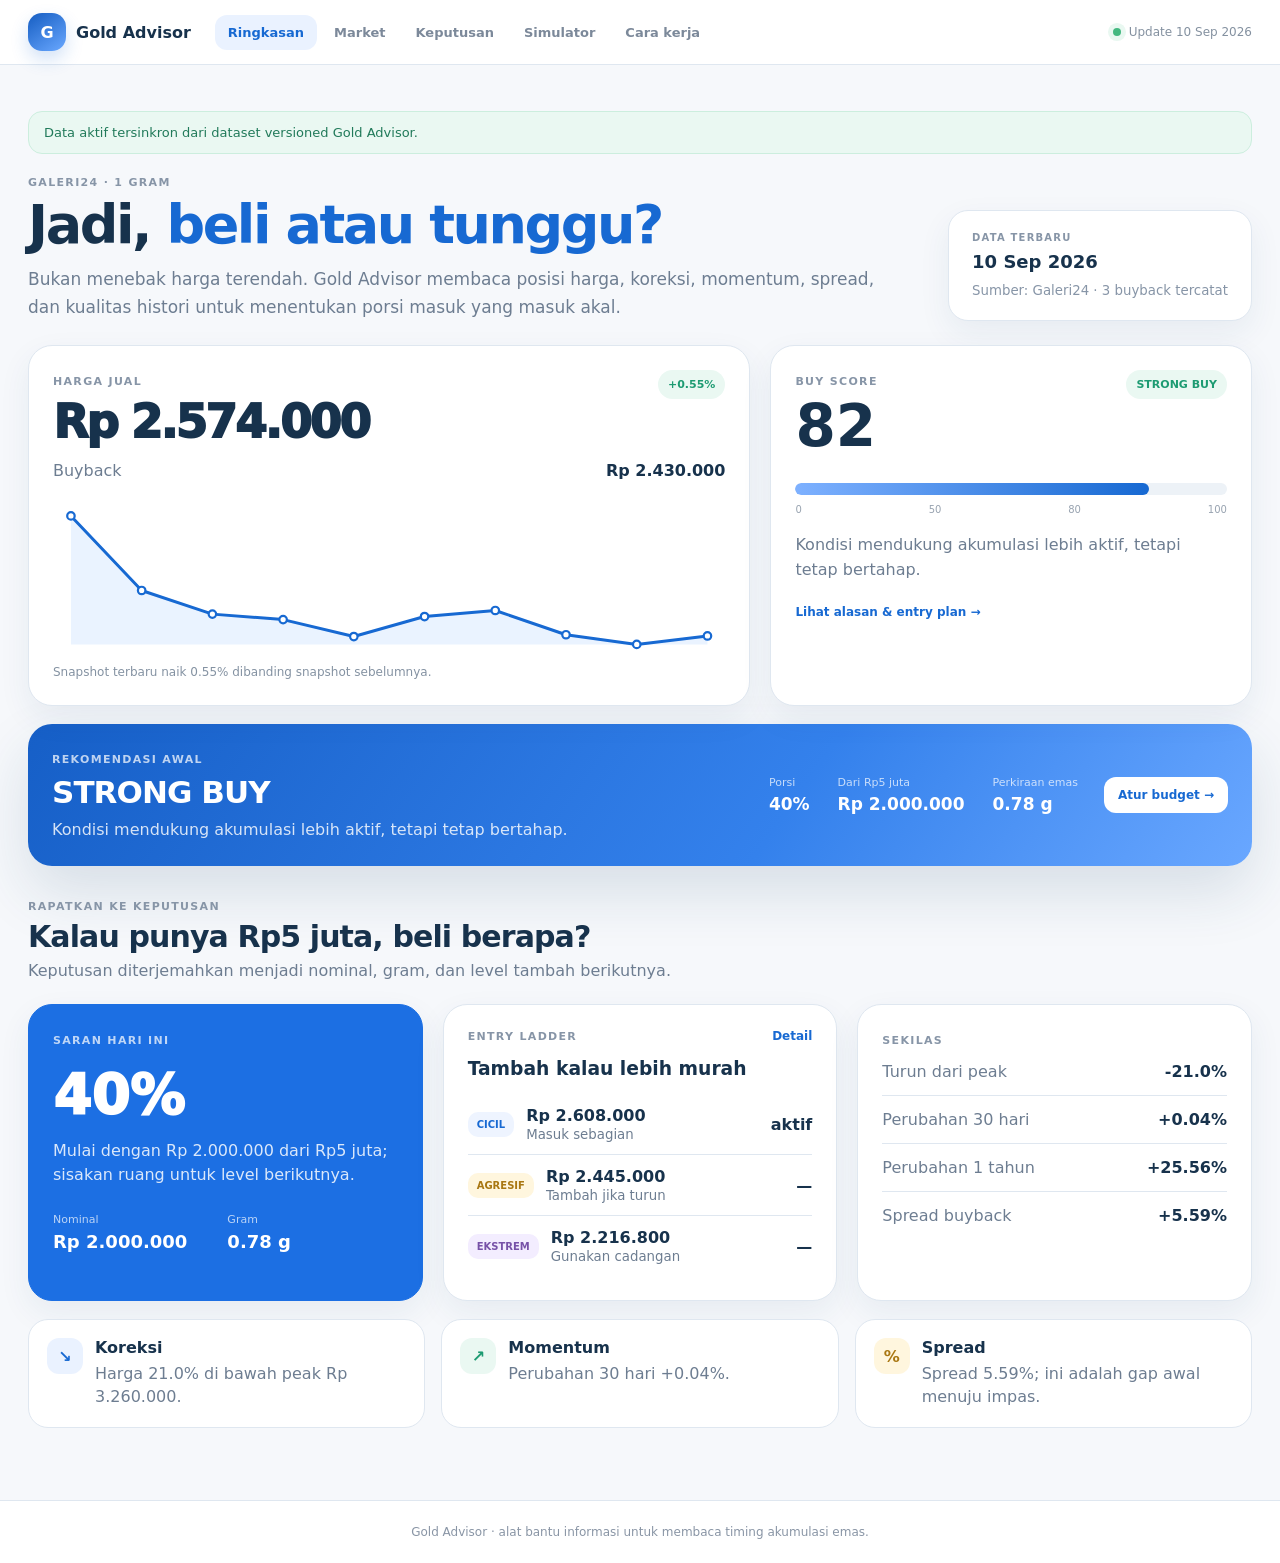
==== commit 538d615c: "Add files via upload" ====
--- a/index.html
+++ b/index.html
@@ -1,156 +1,73 @@
 <!doctype html>
 <html lang="id">
 <head>
-  <meta charset="utf-8">
-  <meta name="viewport" content="width=device-width, initial-scale=1">
-  <title>Gold Advisor — Timing Emas</title>
-  <meta name="description" content="Gold Advisor membantu membaca harga emas Galeri24 dan menyusun pembelian bertahap.">
-  <link rel="stylesheet" href="./css/styles.css">
+<meta charset="utf-8">
+<meta name="viewport" content="width=device-width, initial-scale=1">
+<meta name="theme-color" content="#135fcb">
+<title>Gold Advisor — Timing Emas</title>
+<meta name="description" content="Gold Advisor membaca harga Galeri24 1 gram untuk membantu menentukan kapan dan berapa banyak membeli secara bertahap.">
+<link rel="stylesheet" href="./css/styles.css">
 </head>
 <body>
 <header class="topbar">
   <div class="topbar-inner">
     <a class="brand" href="#dashboard"><span class="brand-mark">G</span><span>Gold Advisor</span></a>
     <nav class="nav" aria-label="Navigasi">
-      <a class="nav-link active" data-page="dashboard" href="#dashboard">Ringkasan</a>
-      <a class="nav-link" data-page="market" href="#market">Market</a>
-      <a class="nav-link" data-page="decision" href="#decision">Keputusan</a>
-      <a class="nav-link" data-page="simulator" href="#simulator">Simulator</a>
-      <a class="nav-link" data-page="method" href="#method">Cara kerja</a>
+      <a data-page="dashboard" class="nav-link active" href="#dashboard">Ringkasan</a>
+      <a data-page="market" class="nav-link" href="#market">Market</a>
+      <a data-page="decision" class="nav-link" href="#decision">Keputusan</a>
+      <a data-page="simulator" class="nav-link" href="#simulator">Simulator</a>
+      <a data-page="method" class="nav-link" href="#method">Cara kerja</a>
     </nav>
     <div class="top-status"><span class="status-dot"></span><span id="topUpdated">Memuat data</span></div>
   </div>
 </header>
+<main class="site">
+<div id="dataBanner" class="data-banner" hidden></div>
 
-<main class="site">
-  <div id="dataBanner" class="data-banner" hidden></div>
+<section class="page" id="page-dashboard">
+  <div class="hero hero-dashboard">
+    <div><div class="eyebrow">GALERI24 · 1 GRAM</div><h1>Jadi, <span>beli atau tunggu?</span></h1><p class="lead">Bukan menebak harga terendah. Gold Advisor membaca posisi harga, koreksi, momentum, spread, dan kualitas histori untuk menentukan porsi masuk yang masuk akal.</p></div>
+    <div class="date-card"><span>DATA TERBARU</span><strong id="heroDate">—</strong><small id="sourceLabel">Sumber: —</small></div>
+  </div>
+  <div class="dashboard-grid">
+    <article class="card price-hero"><div class="card-title-row"><div><span class="label">HARGA JUAL</span><div class="price-big" id="price">—</div></div><span class="change-pill" id="todayMove">—</span></div><div class="sub-price"><span>Buyback</span><strong id="buybackDash">—</strong></div><div class="spark-wrap"><svg id="miniChart" viewBox="0 0 900 220" aria-label="Grafik mini harga emas"></svg><div id="miniTip" class="chart-tip" hidden></div></div><div class="small-note" id="miniNote">—</div></article>
+    <article class="card score-card"><div class="card-title-row"><div><span class="label">BUY SCORE</span><h2 id="score">—</h2></div><span class="decision-pill" id="scoreBadge">—</span></div><div class="score-meter"><i id="scoreMeterFill"></i></div><div class="meter-scale"><span>0</span><span>50</span><span>80</span><span>100</span></div><p id="decisionText">—</p><a class="text-link" href="#decision">Lihat alasan &amp; entry plan →</a></article>
+  </div>
+  <div class="recommend-card"><div><span class="label light">REKOMENDASI AWAL</span><strong class="recommend-title" id="decisionHeadline">—</strong><p id="allocationReason">—</p></div><div class="recommend-numbers"><div><span>Porsi</span><b id="allocPct">—</b></div><div><span>Dari Rp5 juta</span><b id="allocExample">—</b></div><div><span>Perkiraan emas</span><b id="allocGram">—</b></div></div><a class="recommend-link" href="#simulator">Atur budget →</a></div>
+  <div class="section-head compact"><div><div class="eyebrow">RAPATKAN KE KEPUTUSAN</div><h2>Kalau punya Rp5 juta, beli berapa?</h2><p>Keputusan diterjemahkan menjadi nominal, gram, dan level tambah berikutnya.</p></div></div>
+  <div class="three-cards"><article class="card blue-card"><span class="label">SARAN HARI INI</span><div class="action-percent" id="actionLabel">—</div><p id="actionText">—</p><div class="inline-stats"><div><span>Nominal</span><b id="quickBuyNominal">—</b></div><div><span>Gram</span><b id="quickBuyGram">—</b></div></div></article><article class="card ladder-card"><div class="card-top"><span class="label">ENTRY LADDER</span><a href="#decision">Detail</a></div><h3>Tambah kalau lebih murah</h3><div id="ladderRows" class="ladder-list"></div></article><article class="card snapshot-card"><span class="label">SEKILAS</span><div class="metric-list"><div><span>Turun dari peak</span><b id="quickDd">—</b></div><div><span>Perubahan 30 hari</span><b id="quick30">—</b></div><div><span>Perubahan 1 tahun</span><b id="quickYoy">—</b></div><div><span>Spread buyback</span><b id="quickSpread">—</b></div></div></article></div>
+  <div class="insight-row"><div><span class="insight-icon blue">↘</span><div><b>Koreksi</b><p id="insightCorrection">—</p></div></div><div><span class="insight-icon green">↗</span><div><b>Momentum</b><p id="insightMomentum">—</p></div></div><div><span class="insight-icon yellow">%</span><div><b>Spread</b><p id="insightSpread">—</p></div></div></div>
+</section>
 
-  <section class="page" id="page-dashboard">
-    <div class="hero hero-dashboard">
-      <div>
-        <div class="eyebrow">GALERI24 · 1 GRAM</div>
-        <h1>Jadi, <span>beli atau tunggu?</span></h1>
-        <p class="lead">Gold Advisor membaca harga, koreksi, spread, dan histori untuk membantu menentukan porsi pembelian—bukan menebak harga terendah.</p>
-      </div>
-      <div class="date-card">
-        <span>DATA TERBARU</span>
-        <strong id="heroDate">—</strong>
-        <small id="sourceLabel">Sumber: —</small>
-      </div>
-    </div>
+<section class="page" id="page-market" hidden>
+ <div class="page-head"><div><div class="eyebrow">MARKET</div><h1>Harga, titik demi titik.</h1><p class="lead small">Hover atau tap titik untuk membaca tanggal, harga jual, buyback, dan perubahan.</p></div><div class="tabs" id="periodTabs"><button data-period="30">30 HARI</button><button data-period="90">90 HARI</button><button data-period="365" class="active">1 TAHUN</button></div></div>
+ <div class="market-layout"><article class="card chart-card"><div class="chart-head"><div><span class="label">PRICE TREND</span><h2 id="chartTitle">Pergerakan 1 tahun</h2></div><div class="legend"><span><i class="line"></i>Harga jual</span><span><i class="peak-dot"></i>Peak</span></div></div><div class="chart-shell"><svg id="mainChart" viewBox="0 0 1500 580" aria-label="Grafik harga emas"></svg><div id="mainTooltip" class="chart-tip tooltip-big" hidden></div></div><div class="chart-reading" id="chartReading">—</div></article><aside class="stats-col"><div class="stat-card primary"><span>Harga saat ini</span><b id="marketCurrent">—</b><small id="marketDate">—</small></div><div class="stat-card"><span>Peak</span><b id="peak">—</b><small id="peakDate">—</small></div><div class="stat-card"><span>Low</span><b id="trough">—</b><small id="troughDate">—</small></div><div class="stat-card warm"><span>Drawdown</span><b id="marketDd">—</b><small>dari peak tertinggi</small></div></aside></div>
+ <div class="section-head"><div><div class="eyebrow">HISTORY</div><h2>Riwayat harga</h2><p>Observasi yang benar-benar tersimpan; tidak ada titik yang diestimasi.</p></div><span class="count-chip" id="historyCount">—</span></div><article class="card table-card"><div class="table-scroll"><table><thead><tr><th>Tanggal</th><th>Harga jual</th><th>Buyback</th><th>Perubahan</th><th>Status</th></tr></thead><tbody id="historyRows"></tbody></table></div></article>
+</section>
 
-    <div class="dashboard-grid">
-      <article class="card price-hero">
-        <div class="card-title-row">
-          <div><span class="label">HARGA JUAL</span><div class="price-big" id="price">—</div></div>
-          <span class="change-pill" id="todayMove">—</span>
-        </div>
-        <div class="sub-price"><span>Buyback</span><strong id="buybackDash">—</strong></div>
-        <div class="spark-wrap"><svg id="miniChart" viewBox="0 0 900 220" aria-label="Grafik mini harga emas"></svg><div id="miniTip" class="chart-tip" hidden></div></div>
-        <div class="small-note" id="miniNote">—</div>
-      </article>
+<section class="page" id="page-decision" hidden>
+ <div class="page-head"><div><div class="eyebrow">KEPUTUSAN</div><h1>Beli berapa, lalu kapan tambah?</h1><p class="lead small">Score diterjemahkan menjadi rencana pembelian bertahap—dengan confidence yang terpisah dari score.</p></div></div>
+ <article class="card decision-hero"><div><span class="decision-chip" id="decisionChip">—</span><h2 id="bigSignal">—</h2><p id="bigSignalText">—</p></div><div class="decision-score"><span>BUY SCORE</span><b id="dScore">—</b><small><span id="dConfidence">—</span> data confidence</small></div></article>
+ <div class="section-head"><div><div class="eyebrow">FAKTOR</div><h2>Kenapa score-nya begitu?</h2></div></div><div class="factor-grid" id="factorGrid"></div>
+ <div class="decision-grid"><article class="card"><span class="label">BREAK-EVEN</span><h2>Berapa kenaikan agar impas?</h2><div class="be-grid"><div><span>Harga beli</span><b id="dBuy">—</b></div><div><span>Buyback</span><b id="dBb">—</b></div><div><span>Spread</span><b id="dSpread">—</b></div><div><span>Harga impas</span><b id="dBe">—</b></div></div><p class="small-note" id="beText">—</p></article><article class="card"><span class="label">ENTRY LADDER</span><h2>Area pembelian</h2><div id="decisionLadder" class="decision-ladder"></div></article></div>
+ <div class="section-head"><div><div class="eyebrow">REPLAY</div><h2>Uji ulang sinyal terhadap histori</h2><p>Eksploratif: hanya memakai titik yang punya data masa depan.</p></div></div><article class="card replay-card"><div class="replay-summary"><div><span>Sample 30 hari</span><b id="replay30N">—</b></div><div><span>Return rata-rata</span><b id="replay30Avg">—</b></div><div><span>Positive rate</span><b id="replay30Win">—</b></div><div><span>Sample 90 hari</span><b id="replay90N">—</b></div></div><p id="replayNote">—</p></article><div class="scenario-grid" id="scenarioBoxes"></div>
+</section>
 
-      <article class="card score-card">
-        <div class="card-title-row"><div><span class="label">BUY SCORE</span><h2 id="score">—</h2></div><span class="decision-pill" id="scoreBadge">—</span></div>
-        <div class="score-meter"><i id="scoreMeterFill"></i></div>
-        <div class="meter-scale"><span>0</span><span>50</span><span>80</span><span>100</span></div>
-        <p id="decisionText">—</p>
-        <a class="text-link" href="#decision">Lihat alasan &amp; entry plan →</a>
-      </article>
-    </div>
+<section class="page" id="page-simulator" hidden>
+ <div class="page-head"><div><div class="eyebrow">SIMULATOR</div><h1>Masukkan budget, langsung terlihat rencananya.</h1><p class="lead small">Uji skenario sendiri. Mesin tetap memberikan saran awal, tetapi slider membiarkan kamu mengubah porsi.</p></div></div>
+ <div class="sim-grid"><article class="card sim-control"><span class="label">BUDGET INVESTASI</span><div class="money-field"><span>Rp</span><input id="budget" type="number" min="0" step="100000" value="5000000" inputmode="numeric" aria-label="Budget investasi"></div><div class="range-head"><span>Alokasi sekarang</span><b id="allocValue">25%</b></div><input id="allocInput" type="range" min="0" max="100" step="5" value="25"><div class="range-labels"><span>0%</span><span>25%</span><span>50%</span><span>75%</span><span>100%</span></div><div class="engine-box">Mesin menyarankan <b id="engineAlloc">—</b>. Slider di atas untuk simulasi manual.</div><button id="calcBtn" class="button-primary">Hitung rencana</button></article><article class="card sim-output"><span class="label">HASIL</span><h2 id="simHeadline">—</h2><p id="simText">—</p><div class="sim-stats"><div><span>Beli sekarang</span><b id="simNow">—</b></div><div><span>Perkiraan gram</span><b id="simGram">—</b></div><div><span>Dana ditahan</span><b id="simRemain">—</b></div></div></article></div>
+ <div class="section-head"><div><div class="eyebrow">RENCANA BERTAHAP</div><h2>Contoh pembagian dana</h2></div></div><article class="card"><div id="planRows"></div></article><p class="small-note simulator-note">Perkiraan gram menggunakan harga jual saat ini. Pecahan emas yang tersedia dapat berbeda dari hasil matematis.</p>
+</section>
 
-    <div class="recommend-card">
-      <div>
-        <span class="label light">REKOMENDASI AWAL</span>
-        <strong class="recommend-title" id="decisionHeadline">—</strong>
-        <p id="allocationReason">—</p>
-      </div>
-      <div class="recommend-numbers">
-        <div><span>Porsi</span><b id="allocPct">—</b></div>
-        <div><span>Dari Rp5 juta</span><b id="allocExample">—</b></div>
-        <div><span>Perkiraan emas</span><b id="allocGram">—</b></div>
-      </div>
-      <a class="recommend-link" href="#simulator">Atur budget →</a>
-    </div>
-
-    <div class="section-head compact"><div><div class="eyebrow">RAPATKAN KE KEPUTUSAN</div><h2>Kalau punya Rp5 juta, beli berapa?</h2><p>Mesin keputusan menerjemahkan kondisi pasar menjadi nominal yang bisa langsung dipakai.</p></div></div>
-    <div class="three-cards">
-      <article class="card blue-card"><span class="label">SARAN HARI INI</span><div class="action-percent" id="actionLabel">—</div><p id="actionText">—</p><div class="inline-stats"><div><span>Nominal</span><b id="quickBuyNominal">—</b></div><div><span>Gram</span><b id="quickBuyGram">—</b></div></div></article>
-      <article class="card ladder-card"><div class="card-top"><span class="label">ENTRY LADDER</span><a href="#decision">Detail</a></div><h3>Tambah kalau lebih murah</h3><div id="ladderRows" class="ladder-list"></div></article>
-      <article class="card snapshot-card"><span class="label">SEKILAS</span><div class="metric-list"><div><span>Turun dari peak</span><b id="quickDd">—</b></div><div><span>Perubahan 30 hari</span><b id="quick30">—</b></div><div><span>Perubahan 1 tahun</span><b id="quickYoy">—</b></div><div><span>Spread buyback</span><b id="quickSpread">—</b></div></div></article>
-    </div>
-
-    <div class="insight-row">
-      <div><span class="insight-icon blue">↘</span><div><b>Koreksi</b><p id="insightCorrection">—</p></div></div>
-      <div><span class="insight-icon green">↗</span><div><b>Momentum</b><p id="insightMomentum">—</p></div></div>
-      <div><span class="insight-icon yellow">%</span><div><b>Spread</b><p id="insightSpread">—</p></div></div>
-    </div>
-  </section>
-
-  <section class="page" id="page-market" hidden>
-    <div class="page-head"><div><div class="eyebrow">MARKET</div><h1>Harga, titik demi titik.</h1><p class="lead small">Hover atau tap titik untuk melihat tanggal, harga jual, buyback, dan perubahan.</p></div><div class="tabs" id="periodTabs"><button data-period="30">30 HARI</button><button data-period="90">90 HARI</button><button class="active" data-period="365">1 TAHUN</button></div></div>
-    <div class="market-layout">
-      <article class="card chart-card">
-        <div class="chart-head"><div><span class="label">PRICE TREND</span><h2 id="chartTitle">Pergerakan 1 tahun</h2></div><div class="legend"><span><i class="line"></i>Harga jual</span><span><i class="peak-dot"></i>Peak</span></div></div>
-        <div class="chart-shell"><svg id="mainChart" viewBox="0 0 1500 580" aria-label="Grafik harga emas"></svg><div id="mainTooltip" class="chart-tip tooltip-big" hidden></div></div>
-        <div class="chart-reading" id="chartReading">—</div>
-      </article>
-      <aside class="stats-col">
-        <div class="stat-card primary"><span>Harga saat ini</span><b id="marketCurrent">—</b><small id="marketDate">—</small></div>
-        <div class="stat-card"><span>Peak</span><b id="peak">—</b><small id="peakDate">—</small></div>
-        <div class="stat-card"><span>Low</span><b id="trough">—</b><small id="troughDate">—</small></div>
-        <div class="stat-card warm"><span>Drawdown</span><b id="marketDd">—</b><small>dari peak tertinggi</small></div>
-      </aside>
-    </div>
-    <div class="section-head"><div><div class="eyebrow">HISTORY</div><h2>Riwayat harga</h2><p>Setiap titik yang tersimpan di dataset.</p></div><span class="count-chip" id="historyCount">—</span></div>
-    <article class="card table-card"><div class="table-scroll"><table><thead><tr><th>Tanggal</th><th>Harga jual</th><th>Buyback</th><th>Perubahan</th><th>Status</th></tr></thead><tbody id="historyRows"></tbody></table></div></article>
-  </section>
-
-  <section class="page" id="page-decision" hidden>
-    <div class="page-head"><div><div class="eyebrow">KEPUTUSAN</div><h1>Beli berapa, lalu kapan tambah?</h1><p class="lead small">Score diterjemahkan menjadi rencana pembelian bertahap dan dijelaskan faktor pembentuknya.</p></div></div>
-    <article class="card decision-hero"><div><span class="decision-chip" id="decisionChip">—</span><h2 id="bigSignal">—</h2><p id="bigSignalText">—</p></div><div class="decision-score"><span>BUY SCORE</span><b id="dScore">—</b><small><span id="dConfidence">—</span> data confidence</small></div></article>
-    <div class="section-head"><div><div class="eyebrow">FAKTOR</div><h2>Kenapa score-nya begitu?</h2></div></div><div class="factor-grid" id="factorGrid"></div>
-    <div class="decision-grid">
-      <article class="card"><span class="label">BREAK-EVEN</span><h2>Berapa kenaikan agar impas?</h2><div class="be-grid"><div><span>Harga beli</span><b id="dBuy">—</b></div><div><span>Buyback</span><b id="dBb">—</b></div><div><span>Spread</span><b id="dSpread">—</b></div><div><span>Harga impas</span><b id="dBe">—</b></div></div><p class="small-note" id="beText">—</p></article>
-      <article class="card"><span class="label">ENTRY LADDER</span><h2>Area pembelian</h2><div id="decisionLadder" class="decision-ladder"></div></article>
-    </div>
-    <div class="section-head"><div><div class="eyebrow">REPLAY</div><h2>Uji ulang sinyal terhadap histori</h2><p>Ini bukan jaminan; hanya replay rule pada titik historis yang punya data masa depan.</p></div></div>
-    <article class="card replay-card"><div class="replay-summary"><div><span>Sample 30 hari</span><b id="replay30N">—</b></div><div><span>Return rata-rata</span><b id="replay30Avg">—</b></div><div><span>Positive rate</span><b id="replay30Win">—</b></div><div><span>Sample 90 hari</span><b id="replay90N">—</b></div></div><p id="replayNote">—</p></article>
-    <div class="scenario-grid" id="scenarioBoxes"></div>
-  </section>
-
-  <section class="page" id="page-simulator" hidden>
-    <div class="page-head"><div><div class="eyebrow">SIMULATOR</div><h1>Masukkan budget, langsung terlihat rencananya.</h1><p class="lead small">Atur porsi pembelian hari ini. Sisanya disiapkan untuk level yang lebih rendah.</p></div></div>
-    <div class="sim-grid">
-      <article class="card sim-control"><span class="label">BUDGET INVESTASI</span><div class="money-field"><span>Rp</span><input id="budget" type="number" min="0" step="100000" value="5000000" inputmode="numeric" aria-label="Budget investasi"></div>
-        <div class="range-head"><span>Alokasi sekarang</span><b id="allocValue">25%</b></div><input id="allocInput" type="range" min="0" max="100" step="5" value="25"><div class="range-labels"><span>0%</span><span>25%</span><span>50%</span><span>75%</span><span>100%</span></div>
-        <div class="engine-box">Mesin saat ini menyarankan <b id="engineAlloc">—</b>. Slider di atas boleh diubah untuk simulasi manual.</div>
-        <button id="calcBtn" class="button-primary">Hitung rencana</button>
-      </article>
-      <article class="card sim-output"><span class="label">HASIL</span><h2 id="simHeadline">—</h2><p id="simText">—</p><div class="sim-stats"><div><span>Beli sekarang</span><b id="simNow">—</b></div><div><span>Perkiraan gram</span><b id="simGram">—</b></div><div><span>Dana ditahan</span><b id="simRemain">—</b></div></div></article>
-    </div>
-    <div class="section-head"><div><div class="eyebrow">RENCANA BERTAHAP</div><h2>Contoh pembagian dana</h2></div></div>
-    <article class="card"><div id="planRows"></div></article>
-    <p class="small-note simulator-note">Perkiraan gram menggunakan harga jual saat ini. Pecahan emas yang tersedia di Tring/produk terkait dapat berbeda dari hasil matematis ini.</p>
-  </section>
-
-  <section class="page" id="page-method" hidden>
-    <div class="page-head"><div><div class="eyebrow">CARA KERJA</div><h1>Logika di balik keputusan.</h1><p class="lead small">Tidak ada angka ajaib. Engine menggabungkan beberapa sinyal sederhana dan menunjukkan kualitas data yang tersedia.</p></div></div>
-    <div class="method-grid">
-      <article class="method-card"><span>01</span><h2>Koreksi</h2><p>Jarak harga sekarang dari peak menunjukkan seberapa dalam koreksi yang sudah terjadi.</p></article>
-      <article class="method-card"><span>02</span><h2>Momentum</h2><p>Perubahan terhadap titik historis terdekat membaca arah terbaru tanpa mengarang data harian.</p></article>
-      <article class="method-card"><span>03</span><h2>Tren</h2><p>Perubahan jangka panjang memberi konteks apakah koreksi terjadi saat tren lebih besar masih menguat.</p></article>
-      <article class="method-card"><span>04</span><h2>Spread</h2><p>Selisih harga jual dan buyback menunjukkan hambatan awal sebelum posisi bisa mendekati impas.</p></article>
-      <article class="method-card"><span>05</span><h2>Alokasi</h2><p>Score diterjemahkan menjadi pembelian awal agar keputusan tidak all-in.</p></article>
-      <article class="method-card"><span>06</span><h2>Confidence</h2><p>Confidence adalah kualitas data untuk membantu membaca sinyal, bukan probabilitas harga akan naik.</p></article>
-    </div>
-    <div class="section-head"><div><div class="eyebrow">DATASET</div><h2>Seberapa lengkap datanya?</h2></div></div>
-    <div class="dataset-grid"><article class="card"><span class="label">DATA AKTIF</span><h2 id="methodDataSummary">—</h2><p id="methodDataNote">—</p></article><article class="card primary-soft"><span class="label">CONFIDENCE</span><h2 id="methodConfidence">—</h2><p>Confidence turun ketika dataset terlalu jarang untuk periode yang panjang.</p></article></div>
-    <div class="section-head"><div><div class="eyebrow">SUMBER</div><h2>Catatan data</h2></div></div>
-    <article class="card source-card"><p><b>Sumber harga:</b> halaman harga Galeri24/Pegadaian sebagai acuan publik. Harga dapat berubah sewaktu-waktu; untuk transaksi, cek angka final di Tring/Pegadaian.</p><p><b>Catatan histori:</b> dataset dapat berisi snapshot yang belum harian. Gold Advisor tidak mengisi titik yang tidak tersedia dengan estimasi.</p><p><b>Auto-update:</b> workflow GitHub Actions disiapkan untuk validasi dan pembaruan dataset. Jika sumber berubah struktur, workflow dibuat berhenti daripada menulis data yang meragukan.</p></article>
-  </section>
+<section class="page" id="page-method" hidden>
+ <div class="page-head"><div><div class="eyebrow">CARA KERJA</div><h1>Logika di balik keputusan.</h1><p class="lead small">Data dipisahkan dari logika keputusan supaya bisa diaudit, diperbarui, dan dibacktest tanpa mengubah UI.</p></div></div>
+ <div class="method-grid"><article class="method-card"><span>01</span><h2>Koreksi</h2><p>Jarak harga sekarang dari peak memberi konteks seberapa dalam penurunan sudah terjadi.</p></article><article class="method-card"><span>02</span><h2>Momentum</h2><p>Perubahan berbasis tanggal aktual; tidak menganggap snapshot ke-5 sama dengan 5 hari.</p></article><article class="method-card"><span>03</span><h2>Tren</h2><p>Perubahan jangka panjang memberi konteks apakah koreksi muncul di dalam tren yang lebih besar.</p></article><article class="method-card"><span>04</span><h2>Spread</h2><p>Selisih jual dan buyback adalah hambatan awal sebelum posisi mendekati impas.</p></article><article class="method-card"><span>05</span><h2>Alokasi</h2><p>Score diterjemahkan menjadi porsi awal supaya strategi tidak all-in.</p></article><article class="method-card"><span>06</span><h2>Confidence</h2><p>Confidence mengukur kelengkapan observasi, bukan probabilitas harga naik.</p></article></div>
+ <div class="section-head"><div><div class="eyebrow">DATASET</div><h2>Seberapa lengkap datanya?</h2></div></div><div class="dataset-grid"><article class="card"><span class="label">DATA AKTIF</span><h2 id="methodDataSummary">—</h2><p id="methodDataNote">—</p></article><article class="card primary-soft"><span class="label">CONFIDENCE</span><h2 id="methodConfidence">—</h2><p id="methodQuality">—</p></article></div>
+ <div class="section-head"><div><div class="eyebrow">SUMBER &amp; ETIKA</div><h2>Catatan data</h2></div></div><article class="card source-card"><p><b>Sumber harga:</b> halaman publik Galeri24. Gold Advisor hanya menyimpan data harga 1 gram dan buyback yang dibaca dari halaman tersebut.</p><p><b>Frekuensi collector:</b> maksimal sekali per hari. Jika parser tidak yakin, data tidak ditulis.</p><p><b>Privasi:</b> tidak mengambil akun, login, identitas pelanggan, atau data transaksi pribadi.</p><p><b>Catatan:</b> ini alat bantu informasi pribadi, bukan aplikasi resmi Galeri24/Pegadaian dan bukan jaminan hasil investasi.</p><p><b>Arsitektur:</b> GitHub menjadi rumah source code + Pages + scheduler; dataset disimpan sebagai versi JSON sampai volume data menuntut database terpisah.</p></article>
+</section>
 </main>
-<footer class="footer">Gold Advisor · Alat bantu informasi, bukan jaminan hasil investasi.</footer>
+<footer class="footer">Gold Advisor · alat bantu informasi untuk membaca timing akumulasi emas.</footer>
 <script src="./js/app.js" defer></script>
 </body>
-</html>
+</html>
--- a/css/styles.css
+++ b/css/styles.css
@@ -1,3 +1,4 @@
-:root{--navy:#123a63;--blue:#2b74e8;--blue2:#5a9bff;--ink:#19334f;--muted:#708096;--line:#e3eaf2;--bg:#f5f8fc;--white:#fff;--green:#1e9b72;--green-bg:#eaf8f2;--yellow:#a87512;--yellow-bg:#fff6df;--red:#c95b4e;--red-bg:#fff0ed;--purple:#7b56aa;--purple-bg:#f3edff;--shadow:0 12px 28px rgba(34,66,104,.08);--shadow2:0 22px 50px rgba(32,70,110,.12)}*{box-sizing:border-box}html{scroll-behavior:smooth}body{margin:0;background:var(--bg);color:var(--ink);font-family:Inter,ui-sans-serif,system-ui,-apple-system,BlinkMacSystemFont,"Segoe UI",sans-serif}.topbar{position:sticky;top:0;z-index:50;background:rgba(255,255,255,.96);backdrop-filter:blur(10px);border-bottom:1px solid var(--line)}.topbar-inner{max-width:1440px;margin:auto;padding:14px 28px;display:flex;align-items:center;gap:28px}.brand{display:flex;align-items:center;gap:10px;text-decoration:none;color:var(--ink);font-weight:900}.brand-mark{width:36px;height:36px;border-radius:12px;display:grid;place-items:center;background:linear-gradient(140deg,#1d5fc7,#66a8ff);color:#fff;font-weight:900;box-shadow:0 8px 18px rgba(43,116,232,.2)}.nav{display:flex;gap:4px;flex:1}.nav-link{padding:10px 14px;border-radius:12px;color:#77869a;text-decoration:none;font-size:13px;font-weight:800}.nav-link:hover{background:#f0f5fb;color:var(--ink)}.nav-link.active{background:#edf4ff;color:var(--blue)}.top-status{font-size:12px;color:#8592a3;display:flex;align-items:center;gap:7px;white-space:nowrap}.status-dot{width:8px;height:8px;border-radius:50%;background:#4cc18b;box-shadow:0 0 0 5px #e9f8f1}.site{max-width:1440px;margin:auto;padding:46px 28px 70px}.page{min-height:72vh}.hero,.page-head,.section-head{display:flex;justify-content:space-between;gap:32px;align-items:flex-end;margin-bottom:26px}.hero h1,.page-head h1{font-size:52px;line-height:1.05;margin:8px 0 14px;letter-spacing:-.04em}.hero h1 span{color:var(--blue)}.lead{max-width:800px;color:var(--muted);font-size:17px;line-height:1.65;margin:0}.lead.small{font-size:15px;max-width:900px}.eyebrow,.label{font-size:11px;letter-spacing:.12em;font-weight:900;color:#8795a8}.date-card{min-width:245px;padding:22px 24px;background:#fff;border:1px solid var(--line);border-radius:20px;box-shadow:var(--shadow)}.date-card span{display:block;color:#8795a8;font-size:10px;font-weight:900;letter-spacing:.12em}.date-card strong{display:block;font-size:18px;margin:9px 0}.date-card small{color:#8997a7}.dashboard-grid{display:grid;grid-template-columns:1.35fr .9fr;gap:20px}.card{background:var(--white);border:1px solid var(--line);border-radius:24px;padding:24px;box-shadow:var(--shadow)}.price-hero{overflow:hidden}.card-title-row{display:flex;justify-content:space-between;gap:16px;align-items:flex-start}.price-big{font-size:46px;line-height:1;margin-top:8px;letter-spacing:-.03em}.change-pill,.decision-pill,.decision-chip{display:inline-flex;align-items:center;padding:9px 12px;border-radius:999px;background:var(--green-bg);color:var(--green);font-size:11px;font-weight:900}.change-pill.down{background:var(--red-bg);color:var(--red)}.sub-price{display:flex;justify-content:space-between;padding:15px 0;border-top:1px solid var(--line);margin-top:15px;color:var(--muted)}.spark-wrap{position:relative;margin:14px -8px 0}.spark-wrap svg{display:block;width:100%;height:auto}.small-note{font-size:13px;color:var(--muted);line-height:1.5}.score-card{background:linear-gradient(145deg,#fff,#f3f7ff)}.score-card h2{font-size:60px;margin:8px 0;letter-spacing:-.04em}.score-meter{height:13px;border-radius:999px;background:#edf2f8;overflow:hidden;margin:10px 0 6px}.score-meter i{display:block;width:0;height:100%;background:linear-gradient(90deg,#81b2ff,#2b74e8);border-radius:999px}.meter-scale{display:flex;justify-content:space-between;color:#97a2af;font-size:10px;font-weight:800}.score-card p{color:var(--muted);line-height:1.55}.text-link,.card-top a,.recommend-link{color:var(--blue);font-weight:900;text-decoration:none;font-size:13px}.recommend-card{margin-top:20px;padding:22px 24px;border-radius:24px;background:linear-gradient(130deg,#2269db,#4d92f9);color:#fff;display:grid;grid-template-columns:1.2fr auto auto;gap:30px;align-items:center;box-shadow:var(--shadow2)}.label.light{color:rgba(255,255,255,.78)}.recommend-title{display:block;font-size:30px;margin:6px 0}.recommend-card p{margin:0;color:rgba(255,255,255,.86);line-height:1.45}.recommend-numbers{display:flex;gap:28px}.recommend-numbers span,.recommend-numbers b{display:block}.recommend-numbers span{font-size:11px;color:rgba(255,255,255,.7)}.recommend-numbers b{font-size:20px;margin-top:5px}.recommend-link{color:#fff;background:rgba(255,255,255,.13);padding:11px 14px;border-radius:12px}.section-head{align-items:flex-end;margin:42px 0 18px}.section-head h2{font-size:30px;margin:5px 0 5px;letter-spacing:-.03em}.section-head p{margin:0;color:var(--muted)}.section-head.compact{margin-top:35px}.three-cards{display:grid;grid-template-columns:1fr 1.2fr .9fr;gap:20px}.blue-card{background:linear-gradient(145deg,#2067dc,#4c90f7);color:#fff;border:none}.blue-card .label{color:rgba(255,255,255,.76)}.action-percent{font-size:66px;font-weight:900;letter-spacing:-.04em;margin:22px 0 4px}.blue-card p{color:rgba(255,255,255,.86)}.inline-stats{display:flex;gap:42px;margin-top:24px}.inline-stats span,.inline-stats b{display:block}.inline-stats span{font-size:11px;color:rgba(255,255,255,.72)}.inline-stats b{margin-top:5px;font-size:18px}.card-top{display:flex;justify-content:space-between;align-items:center}.ladder-card h3{margin:16px 0}.ladder-row{display:grid;grid-template-columns:auto 1fr auto;gap:13px;align-items:center;padding:13px 0;border-bottom:1px solid var(--line)}.ladder-row:last-child{border-bottom:0}.ladder-row b{display:block}.ladder-row small{color:var(--muted)}.ladder-badge{padding:7px 9px;border-radius:10px;background:#eef4ff;color:var(--blue);font-size:10px;font-weight:900}.ladder-badge.aggressive{background:var(--yellow-bg);color:var(--yellow)}.ladder-badge.extreme{background:var(--purple-bg);color:var(--purple)}.snapshot-card .metric-list>div{display:flex;justify-content:space-between;padding:14px 0;border-bottom:1px solid var(--line)}.snapshot-card .metric-list>div:last-child{border:0}.metric-list span{color:var(--muted)}.insight-row{display:grid;grid-template-columns:repeat(3,1fr);gap:16px;margin-top:18px}.insight-row>div{display:flex;gap:12px;align-items:flex-start;background:#fff;border:1px solid var(--line);border-radius:20px;padding:18px}.insight-icon{width:36px;height:36px;display:grid;place-items:center;border-radius:12px;font-weight:900;flex:0 0 auto}.blue{background:#eaf2ff;color:var(--blue)}.green{background:var(--green-bg);color:var(--green)}.yellow{background:var(--yellow-bg);color:var(--yellow)}.insight-row p{margin:5px 0 0;color:var(--muted);line-height:1.45}.tabs{display:flex;gap:5px;padding:5px;background:#fff;border:1px solid var(--line);border-radius:14px}.tabs button{border:0;background:transparent;padding:10px 14px;border-radius:10px;color:#7e8b9c;font-weight:900;font-size:11px;cursor:pointer}.tabs button.active{background:#eaf2ff;color:var(--blue)}.market-layout{display:grid;grid-template-columns:1fr 290px;gap:20px}.chart-card{padding-bottom:16px}.chart-head{display:flex;justify-content:space-between;align-items:center;gap:20px}.chart-head h2{margin:7px 0;font-size:29px}.legend{display:flex;gap:16px;color:#8794a3;font-size:12px}.legend i{display:inline-block;vertical-align:middle;margin-right:5px}.legend .line{width:18px;height:4px;border-radius:9px;background:var(--blue)}.legend .peak-dot{width:8px;height:8px;border-radius:50%;background:#f4b740}.chart-shell{position:relative;overflow:visible}.chart-shell svg{display:block;width:100%;height:auto}.stats-col{display:grid;gap:14px}.stat-card{background:#fff;border:1px solid var(--line);border-radius:20px;padding:20px}.stat-card.primary{background:#eaf2ff}.stat-card.warm{background:var(--yellow-bg)}.stat-card span,.stat-card small{display:block;color:var(--muted)}.stat-card b{display:block;font-size:28px;margin:7px 0}.chart-reading{margin-top:10px;padding:16px;border-radius:15px;background:#f7f9fc;color:#5e6e82;line-height:1.55}.count-chip{padding:9px 11px;border-radius:11px;background:#fff;border:1px solid var(--line);color:#78879a;font-weight:900;font-size:11px}.table-card{padding:0}.table-scroll{overflow:auto;border-radius:24px}.table-scroll table{width:100%;border-collapse:collapse}.table-scroll th,.table-scroll td{text-align:left;padding:15px 18px;border-bottom:1px solid var(--line);white-space:nowrap}.table-scroll th{color:#8996a6;font-size:10px;letter-spacing:.1em;text-transform:uppercase}.up{color:var(--green);font-weight:900}.down{color:var(--red);font-weight:900}.status-pill{display:inline-block;padding:6px 9px;border-radius:999px;background:var(--green-bg);color:var(--green);font-size:10px;font-weight:900}.status-pill.down{background:var(--red-bg);color:var(--red)}.decision-hero{display:flex;justify-content:space-between;align-items:center;background:linear-gradient(135deg,#fff,#eef5ff)}.decision-hero h2{font-size:42px;margin:10px 0 6px}.decision-hero p{margin:0;max-width:800px;color:var(--muted);line-height:1.55}.decision-score{text-align:right}.decision-score span,.decision-score small{display:block;color:#8c98a8;font-size:11px}.decision-score b{display:block;font-size:70px;color:var(--blue);line-height:1}.factor-grid{display:grid;grid-template-columns:repeat(4,1fr);gap:16px}.factor-card{padding:20px;background:#fff;border:1px solid var(--line);border-radius:20px}.factor-top{display:flex;justify-content:space-between}.factor-top span{font-weight:900;color:var(--blue)}.factor-bar{height:9px;border-radius:999px;background:#edf1f6;overflow:hidden;margin:12px 0}.factor-bar i{display:block;height:100%;background:linear-gradient(90deg,#8ab7ff,#2b74e8)}.factor-card p{margin:0;color:var(--muted);line-height:1.45;font-size:13px}.decision-grid{display:grid;grid-template-columns:1fr 1fr;gap:20px;margin-top:20px}.be-grid{display:grid;grid-template-columns:1fr 1fr;gap:12px;margin:18px 0}.be-grid div{background:#f8fafc;border-radius:14px;padding:14px}.be-grid span,.be-grid b{display:block}.be-grid span{color:#8997a7;font-size:12px}.be-grid b{margin-top:6px}.decision-ladder .dl-row{display:grid;grid-template-columns:auto 1fr auto;gap:12px;align-items:center;padding:15px 0;border-bottom:1px solid var(--line)}.decision-ladder .dl-row:last-child{border-bottom:0}.dl-price{font-weight:900}.dl-desc{color:var(--muted);font-size:12px;margin-top:3px}.replay-card{background:linear-gradient(145deg,#fff,#f8fbff)}.replay-summary{display:grid;grid-template-columns:repeat(4,1fr);gap:14px}.replay-summary div{padding:17px;border-radius:16px;background:#f7f9fc}.replay-summary span{display:block;color:#8896a7;font-size:12px}.replay-summary b{display:block;margin-top:6px;font-size:23px}.replay-card p{margin:16px 0 0;color:var(--muted);line-height:1.55}.scenario-grid{display:grid;grid-template-columns:repeat(4,1fr);gap:12px;margin-top:18px}.scenario-box{padding:16px;border-radius:16px;background:#fff;border:1px solid var(--line)}.scenario-box span,.scenario-box b{display:block}.scenario-box span{font-size:12px;color:#8290a0}.scenario-box b{margin-top:8px}.sim-grid{display:grid;grid-template-columns:.9fr 1.1fr;gap:20px}.money-field{display:flex;align-items:center;gap:8px;border:1px solid var(--line);border-radius:16px;padding:13px 15px;margin:10px 0 22px}.money-field span{color:#7c8a9b}.money-field input{width:100%;border:0;outline:none;background:transparent;font-size:27px;font-weight:900;color:var(--ink)}.range-head{display:flex;justify-content:space-between;margin-bottom:10px}.range-head b{color:var(--blue)}input[type=range]{width:100%;accent-color:var(--blue)}.range-labels{display:flex;justify-content:space-between;font-size:10px;color:#94a0af}.engine-box{margin-top:18px;padding:15px;background:#f4f8fd;border-radius:15px;color:#66778a;line-height:1.5;font-size:13px}.engine-box b{color:var(--blue)}.button-primary{margin-top:18px;border:0;padding:13px 17px;border-radius:14px;background:var(--blue);color:#fff;font-weight:900;cursor:pointer}.sim-output h2{font-size:38px;margin:10px 0}.sim-output p{color:var(--muted);line-height:1.5}.sim-stats{display:grid;grid-template-columns:repeat(3,1fr);gap:12px;margin-top:20px}.sim-stats div{padding:15px;background:#f7f9fc;border-radius:16px}.sim-stats span,.sim-stats b{display:block}.sim-stats span{font-size:12px;color:#8b98a7}.sim-stats b{margin-top:6px}.plan-row{display:grid;grid-template-columns:110px 1fr 80px 150px;gap:14px;align-items:center;padding:15px 0;border-bottom:1px solid var(--line)}.plan-row:last-child{border-bottom:0}.plan-row small{display:block;color:#8b98a8;margin-top:3px}.simulator-note{margin-top:12px}.method-grid{display:grid;grid-template-columns:repeat(3,1fr);gap:16px}.method-card{padding:22px;border-radius:20px;background:#fff;border:1px solid var(--line);box-shadow:var(--shadow)}.method-card>span{display:grid;place-items:center;width:34px;height:34px;background:#eaf2ff;color:var(--blue);border-radius:10px;font-weight:900;font-size:11px}.method-card h2{margin:16px 0 8px}.method-card p{margin:0;color:var(--muted);line-height:1.55}.dataset-grid{display:grid;grid-template-columns:1.3fr .7fr;gap:20px}.primary-soft{background:#eaf2ff}.dataset-grid h2{font-size:29px}.source-card{line-height:1.65;color:#65758a}.footer{border-top:1px solid var(--line);background:#fff;text-align:center;padding:24px;color:#8995a5;font-size:12px}.chart-tip{position:absolute;z-index:20;min-width:180px;background:#123a63;color:#fff;border-radius:12px;padding:11px 13px;box-shadow:0 18px 30px rgba(24,52,82,.2);font-size:12px;line-height:1.5;pointer-events:none}.chart-tip strong{display:block;margin-bottom:6px}.data-banner{margin-bottom:22px;padding:13px 15px;border-radius:14px;background:var(--yellow-bg);color:#7f611f;border:1px solid #f2dfab;font-size:13px}.data-banner.good{background:var(--green-bg);color:#217a5a;border-color:#cceede}
-@media(max-width:1100px){.nav{display:none}.three-cards,.dashboard-grid,.market-layout,.sim-grid,.decision-grid,.dataset-grid{grid-template-columns:1fr 1fr}.factor-grid,.method-grid{grid-template-columns:1fr 1fr}.stats-col{grid-template-columns:1fr 1fr}.recommend-card{grid-template-columns:1fr}.recommend-numbers{flex-wrap:wrap}.replay-summary{grid-template-columns:1fr 1fr}.scenario-grid{grid-template-columns:1fr 1fr}}
-@media(max-width:760px){.topbar-inner,.site{padding-left:16px;padding-right:16px}.hero,.page-head{display:block}.hero h1,.page-head h1{font-size:38px}.date-card{margin-top:18px}.dashboard-grid,.three-cards,.insight-row,.market-layout,.decision-grid,.factor-grid,.method-grid,.sim-grid,.dataset-grid{grid-template-columns:1fr}.recommend-numbers{gap:20px}.chart-head{display:block}.legend{margin-top:10px}.stats-col{grid-template-columns:1fr 1fr}.tabs{margin-top:18px;width:max-content}.decision-hero{display:block}.decision-score{text-align:left;margin-top:18px}.sim-stats,.replay-summary,.scenario-grid{grid-template-columns:1fr}.plan-row{grid-template-columns:1fr 1fr}.chart-shell{overflow-x:auto}.chart-shell svg{min-width:780px}.spark-wrap{overflow-x:auto}.spark-wrap svg{min-width:560px}.site{padding-top:28px}.top-status{display:none}}
+
+:root{--navy:#0f3557;--blue:#1769d2;--blue2:#4b94ff;--ink:#17324c;--muted:#6d7d91;--line:#dfe7f0;--bg:#f6f8fb;--white:#fff;--green:#1d9b72;--green-bg:#eaf8f2;--yellow:#a97712;--yellow-bg:#fff6de;--red:#c95749;--red-bg:#fff0ed;--purple:#7752a8;--purple-bg:#f3edff;--shadow:0 12px 32px rgba(28,68,108,.07);--shadow2:0 26px 60px rgba(28,68,108,.14)}*{box-sizing:border-box}html{scroll-behavior:smooth}body{margin:0;background:var(--bg);color:var(--ink);font-family:Inter,ui-sans-serif,system-ui,-apple-system,BlinkMacSystemFont,"Segoe UI",sans-serif}.topbar{position:sticky;top:0;z-index:50;background:rgba(255,255,255,.94);backdrop-filter:blur(12px);border-bottom:1px solid var(--line)}.topbar-inner{max-width:1500px;margin:auto;padding:13px 28px;display:flex;align-items:center;gap:24px}.brand{display:flex;align-items:center;gap:10px;text-decoration:none;color:var(--ink);font-weight:900;white-space:nowrap}.brand-mark{width:38px;height:38px;border-radius:14px;display:grid;place-items:center;background:linear-gradient(145deg,#155dc2,#6aa8ff);color:#fff;box-shadow:0 8px 18px rgba(23,105,210,.2)}.nav{display:flex;gap:4px;flex:1}.nav-link{padding:10px 13px;border-radius:12px;color:#7c899a;text-decoration:none;font-size:13px;font-weight:800}.nav-link:hover{background:#f1f5fa;color:var(--ink)}.nav-link.active{background:#eaf2ff;color:var(--blue)}.top-status{font-size:12px;color:#8491a0;display:flex;align-items:center;gap:8px;white-space:nowrap}.status-dot{width:8px;height:8px;border-radius:50%;background:#44b880;box-shadow:0 0 0 5px #e9f8f1}.site{max-width:1500px;margin:auto;padding:46px 28px 72px}.page{min-height:72vh}.hero,.page-head,.section-head{display:flex;justify-content:space-between;gap:32px;align-items:flex-end;margin-bottom:24px}.hero h1,.page-head h1{font-size:54px;line-height:1.02;margin:8px 0 13px;letter-spacing:-.045em}.hero h1 span{color:var(--blue)}.lead{max-width:850px;color:var(--muted);font-size:17px;line-height:1.65;margin:0}.lead.small{font-size:15px;max-width:920px}.eyebrow,.label{font-size:11px;letter-spacing:.12em;font-weight:900;color:#8795a7}.date-card{min-width:255px;padding:21px 23px;background:#fff;border:1px solid var(--line);border-radius:20px;box-shadow:var(--shadow)}.date-card span{display:block;color:#8795a7;font-size:10px;font-weight:900;letter-spacing:.12em}.date-card strong{display:block;font-size:18px;margin:8px 0}.date-card small{color:#8795a7}.dashboard-grid{display:grid;grid-template-columns:1.35fr .9fr;gap:20px}.card{background:#fff;border:1px solid var(--line);border-radius:24px;padding:24px;box-shadow:var(--shadow)}.price-hero{overflow:hidden}.card-title-row{display:flex;justify-content:space-between;gap:16px;align-items:flex-start}.price-big{font-size:46px;line-height:1;font-weight:950;letter-spacing:-.05em;margin-top:10px}.sub-price{display:flex;justify-content:space-between;margin-top:16px;color:var(--muted)}.sub-price strong{color:var(--ink)}.spark-wrap{position:relative;margin-top:18px}.spark-wrap svg{display:block;width:100%;height:auto}.small-note{color:#8492a2;font-size:12px;line-height:1.55}.change-pill,.decision-pill,.decision-chip{display:inline-flex;align-items:center;justify-content:center;padding:8px 10px;border-radius:999px;background:#eaf8f2;color:var(--green);font-size:11px;font-weight:900}.change-pill.down{background:var(--red-bg);color:var(--red)}.score-card h2{font-size:58px;line-height:1;margin:8px 0 0}.score-meter{height:12px;background:#edf2f7;border-radius:99px;overflow:hidden;margin:28px 0 9px}.score-meter i{display:block;height:100%;width:0;background:linear-gradient(90deg,#7eb1ff,#1769d2);border-radius:99px;transition:width .35s}.meter-scale{display:flex;justify-content:space-between;color:#98a3b0;font-size:10px}.score-card p{color:var(--muted);line-height:1.55;margin:18px 0}.text-link,.recommend-link,.card-top a{color:var(--blue);text-decoration:none;font-weight:900;font-size:12px}.recommend-card{margin-top:18px;padding:24px;background:linear-gradient(125deg,#165fc7,#3481ec 62%,#69a7ff);color:#fff;border-radius:24px;display:grid;grid-template-columns:1.2fr auto auto;align-items:center;gap:26px;box-shadow:var(--shadow2)}.recommend-card p{color:rgba(255,255,255,.82);margin:8px 0 0;line-height:1.5}.recommend-title{display:block;font-size:31px;margin-top:7px;letter-spacing:-.03em}.label.light{color:rgba(255,255,255,.72)}.recommend-numbers{display:flex;gap:28px}.recommend-numbers span,.recommend-numbers b{display:block}.recommend-numbers span{font-size:11px;color:rgba(255,255,255,.72)}.recommend-numbers b{font-size:17px;margin-top:5px}.recommend-link{padding:11px 14px;border-radius:12px;background:#fff;color:var(--blue);white-space:nowrap}.section-head{margin-top:32px}.section-head h2{margin:6px 0 7px;font-size:30px;letter-spacing:-.03em}.section-head p{margin:0;color:var(--muted)}.section-head.compact{margin-top:34px}.three-cards{display:grid;grid-template-columns:1fr 1fr 1fr;gap:20px}.blue-card{background:#1c6fe3;color:#fff;border-color:#1c6fe3}.blue-card .label{color:rgba(255,255,255,.72)}.action-percent{font-size:55px;font-weight:950;line-height:1;margin-top:20px}.blue-card p{color:rgba(255,255,255,.84);line-height:1.5}.inline-stats{display:flex;gap:40px;margin-top:26px}.inline-stats span,.inline-stats b{display:block}.inline-stats span{font-size:11px;color:rgba(255,255,255,.7)}.inline-stats b{margin-top:5px;font-size:18px}.card-top{display:flex;justify-content:space-between;align-items:center}.ladder-card h3{margin:15px 0}.ladder-row{display:grid;grid-template-columns:auto 1fr auto;gap:12px;align-items:center;padding:12px 0;border-bottom:1px solid var(--line)}.ladder-row:last-child{border-bottom:0}.ladder-row b{display:block}.ladder-row small{display:block;color:var(--muted);margin-top:2px}.ladder-badge{padding:7px 9px;border-radius:10px;background:#eef4ff;color:var(--blue);font-size:10px;font-weight:900}.ladder-badge.aggressive{background:var(--yellow-bg);color:var(--yellow)}.ladder-badge.extreme{background:var(--purple-bg);color:var(--purple)}.snapshot-card .metric-list>div{display:flex;justify-content:space-between;padding:14px 0;border-bottom:1px solid var(--line)}.snapshot-card .metric-list>div:last-child{border-bottom:0}.metric-list span{color:var(--muted)}.insight-row{display:grid;grid-template-columns:repeat(3,1fr);gap:16px;margin-top:18px}.insight-row>div{display:flex;gap:12px;align-items:flex-start;background:#fff;border:1px solid var(--line);border-radius:20px;padding:18px}.insight-icon{width:36px;height:36px;display:grid;place-items:center;border-radius:12px;font-weight:900;flex:0 0 auto}.blue{background:#eaf2ff;color:var(--blue)}.green{background:var(--green-bg);color:var(--green)}.yellow{background:var(--yellow-bg);color:var(--yellow)}.insight-row p{margin:5px 0 0;color:var(--muted);line-height:1.45}.tabs{display:flex;gap:4px;padding:5px;background:#fff;border:1px solid var(--line);border-radius:14px}.tabs button{border:0;background:transparent;padding:10px 14px;border-radius:10px;color:#7e8b9c;font-weight:900;font-size:11px;cursor:pointer}.tabs button.active{background:#eaf2ff;color:var(--blue)}.market-layout{display:grid;grid-template-columns:minmax(0,1fr) 290px;gap:20px}.chart-card{padding-bottom:16px}.chart-head{display:flex;justify-content:space-between;align-items:center;gap:20px}.chart-head h2{margin:7px 0;font-size:29px}.legend{display:flex;gap:16px;color:#8794a3;font-size:12px}.legend i{display:inline-block;vertical-align:middle;margin-right:5px}.legend .line{width:18px;height:4px;border-radius:9px;background:var(--blue)}.legend .peak-dot{width:8px;height:8px;border-radius:50%;background:#f4b740}.chart-shell{position:relative;overflow:visible}.chart-shell svg{display:block;width:100%;height:auto}.chart-point{cursor:pointer}.stats-col{display:grid;gap:14px}.stat-card{background:#fff;border:1px solid var(--line);border-radius:20px;padding:20px}.stat-card.primary{background:#eaf2ff}.stat-card.warm{background:var(--yellow-bg)}.stat-card span,.stat-card small{display:block;color:var(--muted)}.stat-card b{display:block;font-size:28px;margin:7px 0}.chart-reading{margin-top:10px;padding:16px;border-radius:16px;background:#f7f9fc;color:#607189;line-height:1.6}.count-chip{padding:9px 11px;border-radius:11px;background:#fff;border:1px solid var(--line);color:#78879a;font-weight:900;font-size:11px}.table-card{padding:0}.table-scroll{overflow:auto;border-radius:24px}.table-scroll table{width:100%;border-collapse:collapse}.table-scroll th,.table-scroll td{text-align:left;padding:15px 18px;border-bottom:1px solid var(--line);white-space:nowrap}.table-scroll th{color:#8996a6;font-size:10px;letter-spacing:.1em;text-transform:uppercase}.up{color:var(--green);font-weight:900}.down{color:var(--red);font-weight:900}.status-pill{display:inline-block;padding:6px 9px;border-radius:999px;background:var(--green-bg);color:var(--green);font-size:10px;font-weight:900}.status-pill.down{background:var(--red-bg);color:var(--red)}.decision-hero{display:flex;justify-content:space-between;align-items:center;background:linear-gradient(135deg,#fff,#eef5ff)}.decision-hero h2{font-size:43px;margin:10px 0 6px}.decision-hero p{margin:0;max-width:850px;color:var(--muted);line-height:1.55}.decision-score{text-align:right}.decision-score span,.decision-score small{display:block;color:#8c98a8;font-size:11px}.decision-score b{display:block;font-size:70px;color:var(--blue);line-height:1;margin-top:6px}.factor-grid{display:grid;grid-template-columns:repeat(4,1fr);gap:16px}.factor-card{padding:20px;background:#fff;border:1px solid var(--line);border-radius:20px}.factor-top{display:flex;justify-content:space-between}.factor-top span{font-weight:900;color:var(--blue)}.factor-bar{height:9px;border-radius:999px;background:#edf1f6;overflow:hidden;margin:12px 0}.factor-bar i{display:block;height:100%;background:linear-gradient(90deg,#8ab7ff,#2b74e8)}.factor-card p{margin:0;color:var(--muted);line-height:1.45;font-size:13px}.decision-grid{display:grid;grid-template-columns:1fr 1fr;gap:20px;margin-top:20px}.be-grid{display:grid;grid-template-columns:1fr 1fr;gap:12px;margin:18px 0}.be-grid div{background:#f8fafc;border-radius:14px;padding:14px}.be-grid span,.be-grid b{display:block}.be-grid span{color:#8997a7;font-size:12px}.be-grid b{margin-top:6px}.decision-ladder .dl-row{display:grid;grid-template-columns:auto 1fr auto;gap:12px;align-items:center;padding:15px 0;border-bottom:1px solid var(--line)}.decision-ladder .dl-row:last-child{border-bottom:0}.dl-price{font-weight:900}.dl-desc{color:var(--muted);font-size:12px;margin-top:3px}.replay-card{background:linear-gradient(145deg,#fff,#f8fbff)}.replay-summary{display:grid;grid-template-columns:repeat(4,1fr);gap:14px}.replay-summary div{padding:17px;border-radius:16px;background:#f7f9fc}.replay-summary span{display:block;color:#8896a7;font-size:12px}.replay-summary b{display:block;margin-top:6px;font-size:23px}.replay-card p{margin:16px 0 0;color:var(--muted);line-height:1.55}.scenario-grid{display:grid;grid-template-columns:repeat(4,1fr);gap:12px;margin-top:18px}.scenario-box{padding:16px;border-radius:16px;background:#fff;border:1px solid var(--line)}.scenario-box span,.scenario-box b{display:block}.scenario-box span{font-size:12px;color:#8290a0}.scenario-box b{margin-top:8px}.sim-grid{display:grid;grid-template-columns:.9fr 1.1fr;gap:20px}.money-field{display:flex;align-items:center;gap:8px;border:1px solid var(--line);border-radius:16px;padding:13px 15px;margin:10px 0 22px}.money-field span{color:#7c8a9b}.money-field input{width:100%;border:0;outline:none;background:transparent;font-size:27px;font-weight:900;color:var(--ink)}.range-head{display:flex;justify-content:space-between;margin-bottom:10px}.range-head b{color:var(--blue)}input[type=range]{width:100%;accent-color:var(--blue)}.range-labels{display:flex;justify-content:space-between;font-size:10px;color:#94a0af}.engine-box{margin-top:18px;padding:15px;background:#f4f8fd;border-radius:15px;color:#66778a;line-height:1.5;font-size:13px}.engine-box b{color:var(--blue)}.button-primary{margin-top:18px;border:0;padding:13px 17px;border-radius:14px;background:var(--blue);color:#fff;font-weight:900;cursor:pointer}.sim-output h2{font-size:38px;margin:10px 0}.sim-output p{color:var(--muted);line-height:1.5}.sim-stats{display:grid;grid-template-columns:repeat(3,1fr);gap:12px;margin-top:20px}.sim-stats div{padding:15px;background:#f7f9fc;border-radius:16px}.sim-stats span,.sim-stats b{display:block}.sim-stats span{font-size:12px;color:#8b98a7}.sim-stats b{margin-top:6px}.plan-row{display:grid;grid-template-columns:110px 1fr 80px 150px;gap:14px;align-items:center;padding:15px 0;border-bottom:1px solid var(--line)}.plan-row:last-child{border-bottom:0}.plan-row small{display:block;color:#8b98a8;margin-top:3px}.simulator-note{margin-top:12px}.method-grid{display:grid;grid-template-columns:repeat(3,1fr);gap:16px}.method-card{padding:22px;border-radius:20px;background:#fff;border:1px solid var(--line);box-shadow:var(--shadow)}.method-card>span{display:grid;place-items:center;width:34px;height:34px;background:#eaf2ff;color:var(--blue);border-radius:10px;font-weight:900;font-size:11px}.method-card h2{margin:16px 0 8px}.method-card p{margin:0;color:var(--muted);line-height:1.55}.dataset-grid{display:grid;grid-template-columns:1.3fr .7fr;gap:20px}.primary-soft{background:#eaf2ff}.dataset-grid h2{font-size:29px}.source-card{line-height:1.65;color:#65758a}.footer{border-top:1px solid var(--line);background:#fff;text-align:center;padding:24px;color:#8995a5;font-size:12px}.chart-tip{position:absolute;z-index:30;min-width:195px;background:#0f3557;color:#fff;border-radius:13px;padding:12px 14px;box-shadow:0 18px 34px rgba(24,52,82,.22);font-size:12px;line-height:1.55;pointer-events:none}.chart-tip strong{display:block;margin-bottom:6px}.chart-tip b{color:#fff}.data-banner{margin-bottom:22px;padding:13px 15px;border-radius:14px;background:var(--yellow-bg);color:#7f611f;border:1px solid #f2dfab;font-size:13px}.data-banner.good{background:var(--green-bg);color:#217a5a;border-color:#cceede}
+@media(max-width:1180px){.topbar-inner{padding-left:20px;padding-right:20px}.site{padding-left:20px;padding-right:20px}.nav{display:none}.dashboard-grid,.market-layout,.sim-grid,.decision-grid,.dataset-grid{grid-template-columns:1fr 1fr}.three-cards{grid-template-columns:1fr 1fr}.factor-grid,.method-grid{grid-template-columns:1fr 1fr}.stats-col{grid-template-columns:1fr 1fr}.recommend-card{grid-template-columns:1fr;align-items:start}.recommend-numbers{flex-wrap:wrap}.replay-summary{grid-template-columns:1fr 1fr}.scenario-grid{grid-template-columns:1fr 1fr}}
+@media(max-width:760px){.topbar-inner,.site{padding-left:16px;padding-right:16px}.hero,.page-head{display:block}.hero h1,.page-head h1{font-size:38px}.date-card{margin-top:18px}.dashboard-grid,.three-cards,.insight-row,.market-layout,.decision-grid,.factor-grid,.method-grid,.sim-grid,.dataset-grid{grid-template-columns:1fr}.recommend-numbers{gap:20px}.chart-head{display:block}.legend{margin-top:10px}.stats-col{grid-template-columns:1fr 1fr}.tabs{margin-top:18px;width:max-content}.decision-hero{display:block}.decision-score{text-align:left;margin-top:18px}.sim-stats,.replay-summary,.scenario-grid{grid-template-columns:1fr}.plan-row{grid-template-columns:1fr 1fr}.chart-shell{overflow-x:auto}.chart-shell svg{min-width:780px}.spark-wrap{overflow-x:auto}.spark-wrap svg{min-width:560px}.site{padding-top:28px}.top-status{display:none}.recommend-title{font-size:26px}}
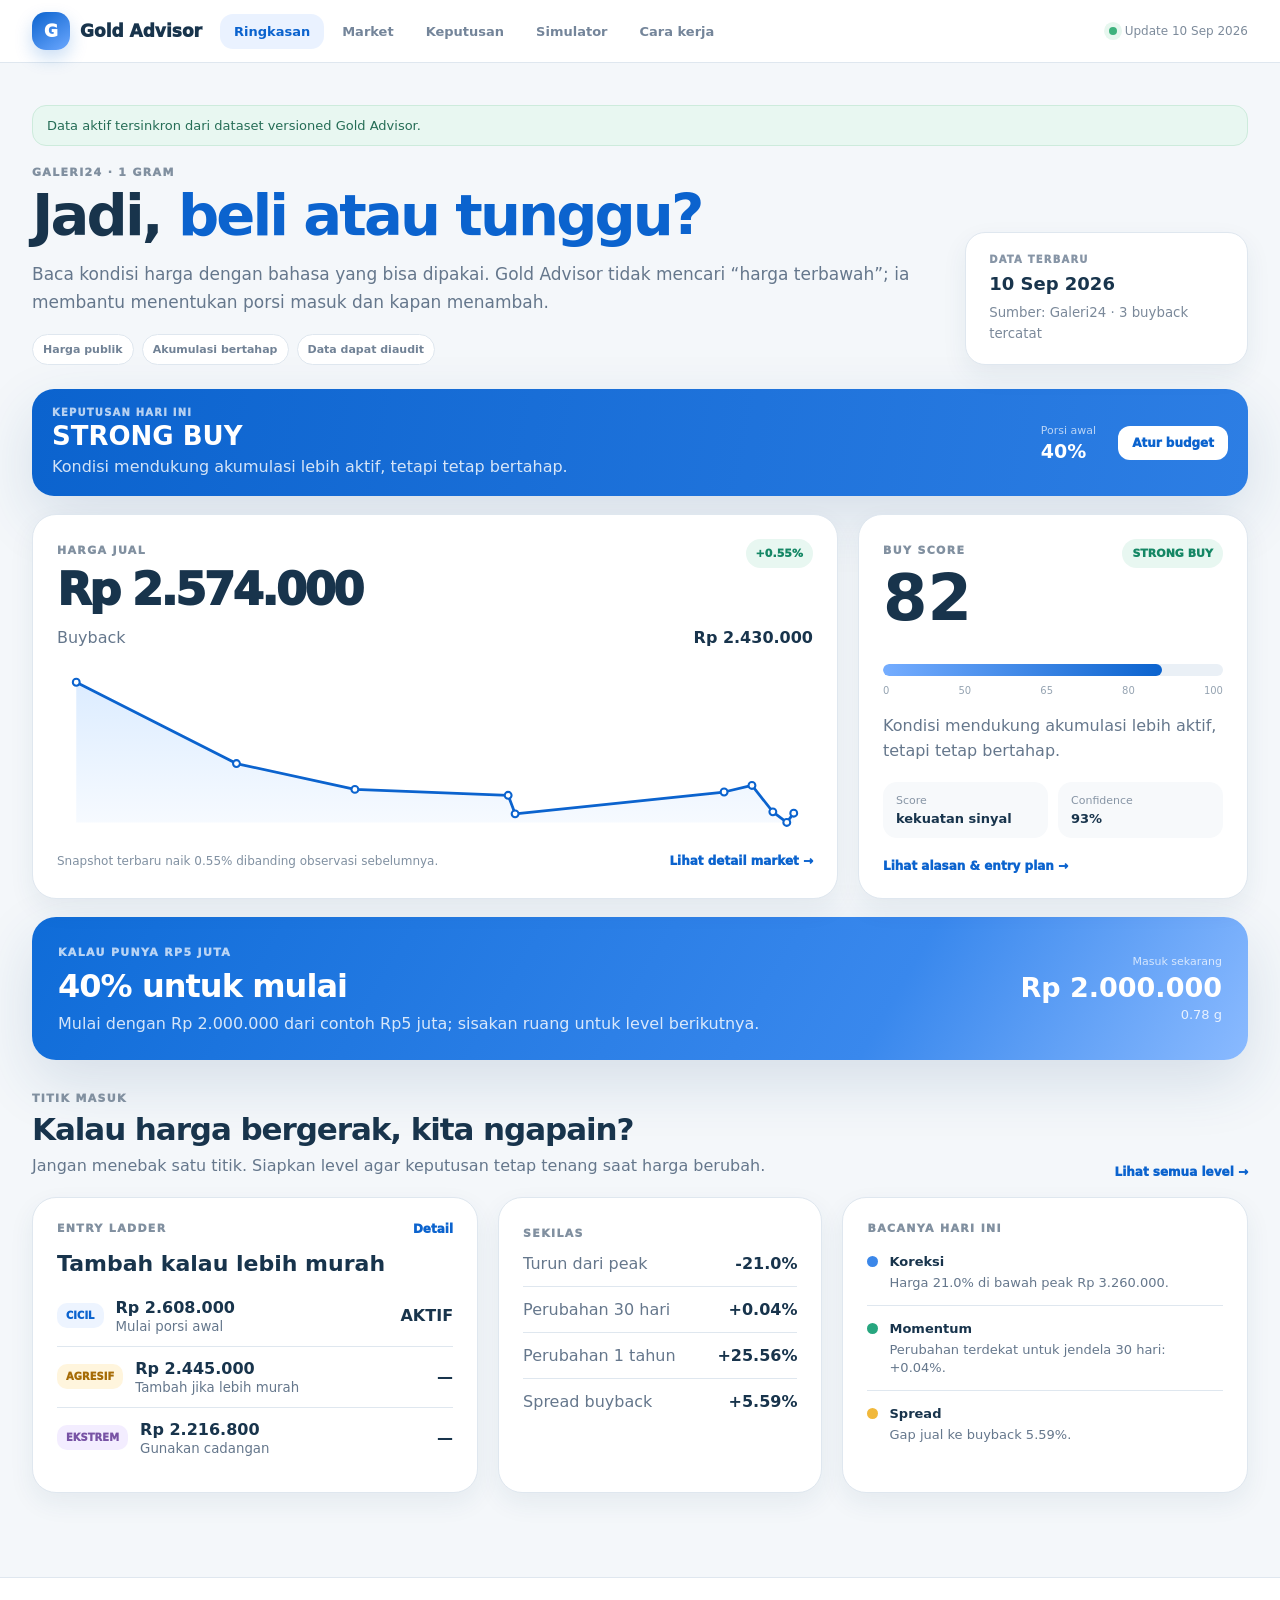
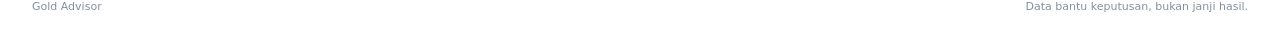
==== commit dd2a6d8a: "Add files via upload" ====
--- a/index.html
+++ b/index.html
@@ -3,7 +3,7 @@
 <head>
 <meta charset="utf-8">
 <meta name="viewport" content="width=device-width, initial-scale=1">
-<meta name="theme-color" content="#135fcb">
+<meta name="theme-color" content="#0b63ce">
 <title>Gold Advisor — Timing Emas</title>
 <meta name="description" content="Gold Advisor membaca harga Galeri24 1 gram untuk membantu menentukan kapan dan berapa banyak membeli secara bertahap.">
 <link rel="stylesheet" href="./css/styles.css">
@@ -11,8 +11,8 @@
 <body>
 <header class="topbar">
   <div class="topbar-inner">
-    <a class="brand" href="#dashboard"><span class="brand-mark">G</span><span>Gold Advisor</span></a>
-    <nav class="nav" aria-label="Navigasi">
+    <a class="brand" href="#dashboard" aria-label="Gold Advisor home"><span class="brand-mark">G</span><span>Gold Advisor</span></a>
+    <nav class="nav" aria-label="Navigasi utama">
       <a data-page="dashboard" class="nav-link active" href="#dashboard">Ringkasan</a>
       <a data-page="market" class="nav-link" href="#market">Market</a>
       <a data-page="decision" class="nav-link" href="#decision">Keputusan</a>
@@ -22,52 +22,71 @@
     <div class="top-status"><span class="status-dot"></span><span id="topUpdated">Memuat data</span></div>
   </div>
 </header>
+<div class="mobile-nav-wrap"><nav class="mobile-nav" aria-label="Navigasi mobile">
+  <a data-page="dashboard" href="#dashboard">Ringkasan</a><a data-page="market" href="#market">Market</a><a data-page="decision" href="#decision">Keputusan</a><a data-page="simulator" href="#simulator">Simulator</a><a data-page="method" href="#method">Cara kerja</a>
+</nav></div>
+
 <main class="site">
 <div id="dataBanner" class="data-banner" hidden></div>
 
 <section class="page" id="page-dashboard">
   <div class="hero hero-dashboard">
-    <div><div class="eyebrow">GALERI24 · 1 GRAM</div><h1>Jadi, <span>beli atau tunggu?</span></h1><p class="lead">Bukan menebak harga terendah. Gold Advisor membaca posisi harga, koreksi, momentum, spread, dan kualitas histori untuk menentukan porsi masuk yang masuk akal.</p></div>
+    <div class="hero-copy"><div class="eyebrow">GALERI24 · 1 GRAM</div><h1>Jadi, <span>beli atau tunggu?</span></h1><p class="lead">Baca kondisi harga dengan bahasa yang bisa dipakai. Gold Advisor tidak mencari “harga terbawah”; ia membantu menentukan porsi masuk dan kapan menambah.</p><div class="hero-pills"><span>Harga publik</span><span>Akumulasi bertahap</span><span>Data dapat diaudit</span></div></div>
     <div class="date-card"><span>DATA TERBARU</span><strong id="heroDate">—</strong><small id="sourceLabel">Sumber: —</small></div>
   </div>
+
+  <div class="decision-strip"><div><span class="strip-label">KEPUTUSAN HARI INI</span><strong id="decisionHeadline">—</strong><p id="allocationReason">—</p></div><div class="strip-right"><div><span>Porsi awal</span><b id="allocPct">—</b></div><a href="#simulator" class="strip-button">Atur budget</a></div></div>
+
   <div class="dashboard-grid">
-    <article class="card price-hero"><div class="card-title-row"><div><span class="label">HARGA JUAL</span><div class="price-big" id="price">—</div></div><span class="change-pill" id="todayMove">—</span></div><div class="sub-price"><span>Buyback</span><strong id="buybackDash">—</strong></div><div class="spark-wrap"><svg id="miniChart" viewBox="0 0 900 220" aria-label="Grafik mini harga emas"></svg><div id="miniTip" class="chart-tip" hidden></div></div><div class="small-note" id="miniNote">—</div></article>
-    <article class="card score-card"><div class="card-title-row"><div><span class="label">BUY SCORE</span><h2 id="score">—</h2></div><span class="decision-pill" id="scoreBadge">—</span></div><div class="score-meter"><i id="scoreMeterFill"></i></div><div class="meter-scale"><span>0</span><span>50</span><span>80</span><span>100</span></div><p id="decisionText">—</p><a class="text-link" href="#decision">Lihat alasan &amp; entry plan →</a></article>
+    <article class="card price-hero">
+      <div class="card-title-row"><div><span class="label">HARGA JUAL</span><div class="price-big" id="price">—</div></div><span class="change-pill" id="todayMove">—</span></div>
+      <div class="sub-price"><span>Buyback</span><strong id="buybackDash">—</strong></div>
+      <div class="spark-wrap"><svg id="miniChart" viewBox="0 0 1100 260" aria-label="Grafik mini harga emas"></svg><div id="miniTip" class="chart-tip" hidden></div></div>
+      <div class="chart-caption"><span id="miniNote">—</span><a href="#market">Lihat detail market →</a></div>
+    </article>
+    <article class="card score-card">
+      <div class="card-title-row"><div><span class="label">BUY SCORE</span><h2 id="score">—</h2></div><span class="decision-pill" id="scoreBadge">—</span></div>
+      <div class="score-meter"><i id="scoreMeterFill"></i></div><div class="meter-scale"><span>0</span><span>50</span><span>65</span><span>80</span><span>100</span></div>
+      <p id="decisionText">—</p>
+      <div class="score-meaning"><div><span>Score</span><b>kekuatan sinyal</b></div><div><span>Confidence</span><b id="dashConfidence">—</b></div></div>
+      <a class="text-link" href="#decision">Lihat alasan &amp; entry plan →</a>
+    </article>
   </div>
-  <div class="recommend-card"><div><span class="label light">REKOMENDASI AWAL</span><strong class="recommend-title" id="decisionHeadline">—</strong><p id="allocationReason">—</p></div><div class="recommend-numbers"><div><span>Porsi</span><b id="allocPct">—</b></div><div><span>Dari Rp5 juta</span><b id="allocExample">—</b></div><div><span>Perkiraan emas</span><b id="allocGram">—</b></div></div><a class="recommend-link" href="#simulator">Atur budget →</a></div>
-  <div class="section-head compact"><div><div class="eyebrow">RAPATKAN KE KEPUTUSAN</div><h2>Kalau punya Rp5 juta, beli berapa?</h2><p>Keputusan diterjemahkan menjadi nominal, gram, dan level tambah berikutnya.</p></div></div>
-  <div class="three-cards"><article class="card blue-card"><span class="label">SARAN HARI INI</span><div class="action-percent" id="actionLabel">—</div><p id="actionText">—</p><div class="inline-stats"><div><span>Nominal</span><b id="quickBuyNominal">—</b></div><div><span>Gram</span><b id="quickBuyGram">—</b></div></div></article><article class="card ladder-card"><div class="card-top"><span class="label">ENTRY LADDER</span><a href="#decision">Detail</a></div><h3>Tambah kalau lebih murah</h3><div id="ladderRows" class="ladder-list"></div></article><article class="card snapshot-card"><span class="label">SEKILAS</span><div class="metric-list"><div><span>Turun dari peak</span><b id="quickDd">—</b></div><div><span>Perubahan 30 hari</span><b id="quick30">—</b></div><div><span>Perubahan 1 tahun</span><b id="quickYoy">—</b></div><div><span>Spread buyback</span><b id="quickSpread">—</b></div></div></article></div>
-  <div class="insight-row"><div><span class="insight-icon blue">↘</span><div><b>Koreksi</b><p id="insightCorrection">—</p></div></div><div><span class="insight-icon green">↗</span><div><b>Momentum</b><p id="insightMomentum">—</p></div></div><div><span class="insight-icon yellow">%</span><div><b>Spread</b><p id="insightSpread">—</p></div></div></div>
+
+  <div class="allocation-hero"><div><span class="label light">KALAU PUNYA RP5 JUTA</span><h2 id="actionLabel">—</h2><p id="actionText">—</p></div><div class="allocation-value"><span>Masuk sekarang</span><b id="quickBuyNominal">—</b><small id="quickBuyGram">—</small></div></div>
+
+  <div class="section-head compact"><div><div class="eyebrow">TITIK MASUK</div><h2>Kalau harga bergerak, kita ngapain?</h2><p>Jangan menebak satu titik. Siapkan level agar keputusan tetap tenang saat harga berubah.</p></div><a href="#decision" class="section-link">Lihat semua level →</a></div>
+  <div class="three-cards"><article class="card ladder-card"><div class="card-top"><span class="label">ENTRY LADDER</span><a href="#decision">Detail</a></div><h3>Tambah kalau lebih murah</h3><div id="ladderRows" class="ladder-list"></div></article><article class="card snapshot-card"><span class="label">SEKILAS</span><div class="metric-list"><div><span>Turun dari peak</span><b id="quickDd">—</b></div><div><span>Perubahan 30 hari</span><b id="quick30">—</b></div><div><span>Perubahan 1 tahun</span><b id="quickYoy">—</b></div><div><span>Spread buyback</span><b id="quickSpread">—</b></div></div></article><article class="card insight-card"><span class="label">BACANYA HARI INI</span><div class="insight-line"><span class="insight-dot blue"></span><div><b>Koreksi</b><p id="insightCorrection">—</p></div></div><div class="insight-line"><span class="insight-dot green"></span><div><b>Momentum</b><p id="insightMomentum">—</p></div></div><div class="insight-line"><span class="insight-dot yellow"></span><div><b>Spread</b><p id="insightSpread">—</p></div></div></article></div>
 </section>
 
 <section class="page" id="page-market" hidden>
- <div class="page-head"><div><div class="eyebrow">MARKET</div><h1>Harga, titik demi titik.</h1><p class="lead small">Hover atau tap titik untuk membaca tanggal, harga jual, buyback, dan perubahan.</p></div><div class="tabs" id="periodTabs"><button data-period="30">30 HARI</button><button data-period="90">90 HARI</button><button data-period="365" class="active">1 TAHUN</button></div></div>
- <div class="market-layout"><article class="card chart-card"><div class="chart-head"><div><span class="label">PRICE TREND</span><h2 id="chartTitle">Pergerakan 1 tahun</h2></div><div class="legend"><span><i class="line"></i>Harga jual</span><span><i class="peak-dot"></i>Peak</span></div></div><div class="chart-shell"><svg id="mainChart" viewBox="0 0 1500 580" aria-label="Grafik harga emas"></svg><div id="mainTooltip" class="chart-tip tooltip-big" hidden></div></div><div class="chart-reading" id="chartReading">—</div></article><aside class="stats-col"><div class="stat-card primary"><span>Harga saat ini</span><b id="marketCurrent">—</b><small id="marketDate">—</small></div><div class="stat-card"><span>Peak</span><b id="peak">—</b><small id="peakDate">—</small></div><div class="stat-card"><span>Low</span><b id="trough">—</b><small id="troughDate">—</small></div><div class="stat-card warm"><span>Drawdown</span><b id="marketDd">—</b><small>dari peak tertinggi</small></div></aside></div>
- <div class="section-head"><div><div class="eyebrow">HISTORY</div><h2>Riwayat harga</h2><p>Observasi yang benar-benar tersimpan; tidak ada titik yang diestimasi.</p></div><span class="count-chip" id="historyCount">—</span></div><article class="card table-card"><div class="table-scroll"><table><thead><tr><th>Tanggal</th><th>Harga jual</th><th>Buyback</th><th>Perubahan</th><th>Status</th></tr></thead><tbody id="historyRows"></tbody></table></div></article>
+  <div class="page-head"><div><div class="eyebrow">MARKET</div><h1>Harga, titik demi titik.</h1><p class="lead small">Klik atau arahkan ke titik untuk membaca tanggal, harga jual, buyback, dan perubahan. Jarak waktu pada grafik mengikuti tanggal sebenarnya.</p></div><div class="tabs" id="periodTabs"><button data-period="30">30 HARI</button><button data-period="90">90 HARI</button><button data-period="365" class="active">1 TAHUN</button></div></div>
+  <div class="market-layout"><article class="card chart-card"><div class="chart-head"><div><span class="label">PRICE TREND</span><h2 id="chartTitle">Pergerakan 1 tahun</h2></div><div class="legend"><span><i class="line"></i>Harga jual</span><span><i class="buyback-line"></i>Buyback</span><span><i class="peak-dot"></i>Peak</span></div></div><div class="chart-shell"><svg id="mainChart" viewBox="0 0 1700 620" aria-label="Grafik harga emas"></svg><div id="mainTooltip" class="chart-tip tooltip-big" hidden></div></div><div class="chart-reading" id="chartReading">—</div><div class="chart-foot"><span id="chartCoverage">—</span><a href="https://galeri24.co.id/harga-emas/" target="_blank" rel="noopener">Cek sumber resmi →</a></div></article><aside class="stats-col"><div class="stat-card primary"><span>Harga saat ini</span><b id="marketCurrent">—</b><small id="marketDate">—</small></div><div class="stat-card"><span>Peak</span><b id="peak">—</b><small id="peakDate">—</small></div><div class="stat-card"><span>Low</span><b id="trough">—</b><small id="troughDate">—</small></div><div class="stat-card warm"><span>Drawdown</span><b id="marketDd">—</b><small>dari peak tertinggi</small></div><div class="stat-card green-card"><span>Buyback terakhir</span><b id="marketBuyback">—</b><small>untuk 1 gram</small></div></aside></div>
+  <div class="section-head"><div><div class="eyebrow">HISTORY</div><h2>Riwayat harga</h2><p>Hanya observasi yang benar-benar tersimpan. Tidak ada titik yang diestimasi.</p></div><span class="count-chip" id="historyCount">—</span></div><article class="card table-card"><div class="table-scroll"><table><thead><tr><th>Tanggal</th><th>Harga jual</th><th>Buyback</th><th>Perubahan</th><th>Status</th></tr></thead><tbody id="historyRows"></tbody></table></div></article>
 </section>
 
 <section class="page" id="page-decision" hidden>
- <div class="page-head"><div><div class="eyebrow">KEPUTUSAN</div><h1>Beli berapa, lalu kapan tambah?</h1><p class="lead small">Score diterjemahkan menjadi rencana pembelian bertahap—dengan confidence yang terpisah dari score.</p></div></div>
- <article class="card decision-hero"><div><span class="decision-chip" id="decisionChip">—</span><h2 id="bigSignal">—</h2><p id="bigSignalText">—</p></div><div class="decision-score"><span>BUY SCORE</span><b id="dScore">—</b><small><span id="dConfidence">—</span> data confidence</small></div></article>
- <div class="section-head"><div><div class="eyebrow">FAKTOR</div><h2>Kenapa score-nya begitu?</h2></div></div><div class="factor-grid" id="factorGrid"></div>
- <div class="decision-grid"><article class="card"><span class="label">BREAK-EVEN</span><h2>Berapa kenaikan agar impas?</h2><div class="be-grid"><div><span>Harga beli</span><b id="dBuy">—</b></div><div><span>Buyback</span><b id="dBb">—</b></div><div><span>Spread</span><b id="dSpread">—</b></div><div><span>Harga impas</span><b id="dBe">—</b></div></div><p class="small-note" id="beText">—</p></article><article class="card"><span class="label">ENTRY LADDER</span><h2>Area pembelian</h2><div id="decisionLadder" class="decision-ladder"></div></article></div>
- <div class="section-head"><div><div class="eyebrow">REPLAY</div><h2>Uji ulang sinyal terhadap histori</h2><p>Eksploratif: hanya memakai titik yang punya data masa depan.</p></div></div><article class="card replay-card"><div class="replay-summary"><div><span>Sample 30 hari</span><b id="replay30N">—</b></div><div><span>Return rata-rata</span><b id="replay30Avg">—</b></div><div><span>Positive rate</span><b id="replay30Win">—</b></div><div><span>Sample 90 hari</span><b id="replay90N">—</b></div></div><p id="replayNote">—</p></article><div class="scenario-grid" id="scenarioBoxes"></div>
+  <div class="page-head"><div><div class="eyebrow">KEPUTUSAN</div><h1>Beli berapa, lalu kapan tambah?</h1><p class="lead small">Score adalah ringkasan sinyal; porsi pembelian dan kualitas data dibaca terpisah.</p></div></div>
+  <article class="card decision-hero"><div><span class="decision-chip" id="decisionChip">—</span><h2 id="bigSignal">—</h2><p id="bigSignalText">—</p></div><div class="decision-score"><span>BUY SCORE</span><b id="dScore">—</b><small><span id="dConfidence">—</span> data confidence</small></div></article>
+  <div class="section-head"><div><div class="eyebrow">FAKTOR</div><h2>Kenapa score-nya begitu?</h2><p>Semakin kuat konteks positifnya, semakin tinggi skor—tanpa mengklaim probabilitas pasti.</p></div></div><div class="factor-grid" id="factorGrid"></div>
+  <div class="decision-grid"><article class="card"><span class="label">BREAK-EVEN</span><h2>Berapa kenaikan agar impas?</h2><div class="be-grid"><div><span>Harga beli</span><b id="dBuy">—</b></div><div><span>Buyback</span><b id="dBb">—</b></div><div><span>Spread</span><b id="dSpread">—</b></div><div><span>Harga impas</span><b id="dBe">—</b></div></div><p class="small-note" id="beText">—</p></article><article class="card"><span class="label">ENTRY LADDER</span><h2>Area pembelian</h2><div id="decisionLadder" class="decision-ladder"></div></article></div>
+  <div class="section-head"><div><div class="eyebrow">REPLAY</div><h2>Uji ulang sinyal terhadap histori</h2><p>Eksploratif: hanya memakai titik yang punya data masa depan. Belum merupakan backtest statistik penuh.</p></div></div><article class="card replay-card"><div class="replay-summary"><div><span>Sample 30 hari</span><b id="replay30N">—</b></div><div><span>Return rata-rata</span><b id="replay30Avg">—</b></div><div><span>Positive rate</span><b id="replay30Win">—</b></div><div><span>Sample 90 hari</span><b id="replay90N">—</b></div></div><p id="replayNote">—</p></article><div class="scenario-grid" id="scenarioBoxes"></div>
 </section>
 
 <section class="page" id="page-simulator" hidden>
- <div class="page-head"><div><div class="eyebrow">SIMULATOR</div><h1>Masukkan budget, langsung terlihat rencananya.</h1><p class="lead small">Uji skenario sendiri. Mesin tetap memberikan saran awal, tetapi slider membiarkan kamu mengubah porsi.</p></div></div>
- <div class="sim-grid"><article class="card sim-control"><span class="label">BUDGET INVESTASI</span><div class="money-field"><span>Rp</span><input id="budget" type="number" min="0" step="100000" value="5000000" inputmode="numeric" aria-label="Budget investasi"></div><div class="range-head"><span>Alokasi sekarang</span><b id="allocValue">25%</b></div><input id="allocInput" type="range" min="0" max="100" step="5" value="25"><div class="range-labels"><span>0%</span><span>25%</span><span>50%</span><span>75%</span><span>100%</span></div><div class="engine-box">Mesin menyarankan <b id="engineAlloc">—</b>. Slider di atas untuk simulasi manual.</div><button id="calcBtn" class="button-primary">Hitung rencana</button></article><article class="card sim-output"><span class="label">HASIL</span><h2 id="simHeadline">—</h2><p id="simText">—</p><div class="sim-stats"><div><span>Beli sekarang</span><b id="simNow">—</b></div><div><span>Perkiraan gram</span><b id="simGram">—</b></div><div><span>Dana ditahan</span><b id="simRemain">—</b></div></div></article></div>
- <div class="section-head"><div><div class="eyebrow">RENCANA BERTAHAP</div><h2>Contoh pembagian dana</h2></div></div><article class="card"><div id="planRows"></div></article><p class="small-note simulator-note">Perkiraan gram menggunakan harga jual saat ini. Pecahan emas yang tersedia dapat berbeda dari hasil matematis.</p>
+  <div class="page-head"><div><div class="eyebrow">SIMULATOR</div><h1>Masukkan budget, langsung terlihat rencananya.</h1><p class="lead small">Uji skenario sendiri. Saran awal mengikuti score, tetapi kamu tetap punya kendali atas porsi pembelian.</p></div></div>
+  <div class="sim-grid"><article class="card sim-control"><span class="label">BUDGET INVESTASI</span><div class="money-field"><span>Rp</span><input id="budget" type="number" min="0" step="100000" value="5000000" inputmode="numeric" aria-label="Budget investasi"></div><div class="range-head"><span>Alokasi sekarang</span><b id="allocValue">25%</b></div><input id="allocInput" type="range" min="0" max="100" step="5" value="25"><div class="range-labels"><span>0%</span><span>25%</span><span>50%</span><span>75%</span><span>100%</span></div><div class="engine-box">Saran mesin <b id="engineAlloc">—</b>. Geser untuk membandingkan skenario manual.</div><button id="calcBtn" class="button-primary">Gunakan skenario ini</button></article><article class="card sim-output"><div class="result-ribbon"><span class="label">HASIL</span><span id="simVsEngine">—</span></div><h2 id="simHeadline">—</h2><p id="simText">—</p><div class="sim-stats"><div><span>Beli sekarang</span><b id="simNow">—</b></div><div><span>Perkiraan gram</span><b id="simGram">—</b></div><div><span>Dana ditahan</span><b id="simRemain">—</b></div></div></article></div>
+  <div class="section-head"><div><div class="eyebrow">RENCANA BERTAHAP</div><h2>Contoh pembagian dana</h2><p>Rencana mengikuti level harga; ubah budget untuk melihat nominalnya.</p></div></div><article class="card"><div id="planRows"></div></article><div class="sim-note-box"><b>Catatan pembelian</b><span>Perkiraan gram memakai harga jual 1 gram. Pecahan emas atau aturan produk Tring dapat berbeda dari hasil matematis.</span></div>
 </section>
 
 <section class="page" id="page-method" hidden>
- <div class="page-head"><div><div class="eyebrow">CARA KERJA</div><h1>Logika di balik keputusan.</h1><p class="lead small">Data dipisahkan dari logika keputusan supaya bisa diaudit, diperbarui, dan dibacktest tanpa mengubah UI.</p></div></div>
- <div class="method-grid"><article class="method-card"><span>01</span><h2>Koreksi</h2><p>Jarak harga sekarang dari peak memberi konteks seberapa dalam penurunan sudah terjadi.</p></article><article class="method-card"><span>02</span><h2>Momentum</h2><p>Perubahan berbasis tanggal aktual; tidak menganggap snapshot ke-5 sama dengan 5 hari.</p></article><article class="method-card"><span>03</span><h2>Tren</h2><p>Perubahan jangka panjang memberi konteks apakah koreksi muncul di dalam tren yang lebih besar.</p></article><article class="method-card"><span>04</span><h2>Spread</h2><p>Selisih jual dan buyback adalah hambatan awal sebelum posisi mendekati impas.</p></article><article class="method-card"><span>05</span><h2>Alokasi</h2><p>Score diterjemahkan menjadi porsi awal supaya strategi tidak all-in.</p></article><article class="method-card"><span>06</span><h2>Confidence</h2><p>Confidence mengukur kelengkapan observasi, bukan probabilitas harga naik.</p></article></div>
- <div class="section-head"><div><div class="eyebrow">DATASET</div><h2>Seberapa lengkap datanya?</h2></div></div><div class="dataset-grid"><article class="card"><span class="label">DATA AKTIF</span><h2 id="methodDataSummary">—</h2><p id="methodDataNote">—</p></article><article class="card primary-soft"><span class="label">CONFIDENCE</span><h2 id="methodConfidence">—</h2><p id="methodQuality">—</p></article></div>
- <div class="section-head"><div><div class="eyebrow">SUMBER &amp; ETIKA</div><h2>Catatan data</h2></div></div><article class="card source-card"><p><b>Sumber harga:</b> halaman publik Galeri24. Gold Advisor hanya menyimpan data harga 1 gram dan buyback yang dibaca dari halaman tersebut.</p><p><b>Frekuensi collector:</b> maksimal sekali per hari. Jika parser tidak yakin, data tidak ditulis.</p><p><b>Privasi:</b> tidak mengambil akun, login, identitas pelanggan, atau data transaksi pribadi.</p><p><b>Catatan:</b> ini alat bantu informasi pribadi, bukan aplikasi resmi Galeri24/Pegadaian dan bukan jaminan hasil investasi.</p><p><b>Arsitektur:</b> GitHub menjadi rumah source code + Pages + scheduler; dataset disimpan sebagai versi JSON sampai volume data menuntut database terpisah.</p></article>
+  <div class="page-head"><div><div class="eyebrow">CARA KERJA</div><h1>Logika di balik keputusan.</h1><p class="lead small">Tidak ada angka ajaib. Data harga, konteks koreksi, momentum, spread, dan kualitas histori digabungkan secara transparan.</p></div></div>
+  <div class="method-grid"><article class="method-card"><span>01</span><h2>Koreksi</h2><p>Seberapa jauh harga sekarang berada di bawah peak historis yang tersedia.</p></article><article class="method-card"><span>02</span><h2>Momentum</h2><p>Perubahan berdasarkan tanggal aktual; snapshot tidak dianggap sebagai hari yang sama jaraknya.</p></article><article class="method-card"><span>03</span><h2>Tren</h2><p>Perubahan jangka panjang memberi konteks apakah koreksi terjadi di dalam tren yang masih kuat.</p></article><article class="method-card"><span>04</span><h2>Spread</h2><p>Selisih jual dan buyback adalah hambatan awal sebelum nilai jual kembali mendekati harga masuk.</p></article><article class="method-card"><span>05</span><h2>Alokasi</h2><p>Score diterjemahkan menjadi porsi awal agar keputusan tidak all-in.</p></article><article class="method-card"><span>06</span><h2>Confidence</h2><p>Confidence mengukur kelengkapan observasi, bukan peluang harga akan naik.</p></article></div>
+  <div class="section-head"><div><div class="eyebrow">DATASET</div><h2>Seberapa lengkap datanya?</h2></div></div><div class="dataset-grid"><article class="card"><span class="label">DATA AKTIF</span><h2 id="methodDataSummary">—</h2><p id="methodDataNote">—</p></article><article class="card primary-soft"><span class="label">CONFIDENCE</span><h2 id="methodConfidence">—</h2><p id="methodQuality">—</p></article></div>
+  <div class="section-head"><div><div class="eyebrow">SUMBER &amp; ETIKA</div><h2>Catatan data</h2></div></div><article class="card source-card"><div class="source-grid"><div><b>Sumber harga</b><p>Halaman publik Galeri24. Gold Advisor hanya menyimpan harga 1 gram dan buyback yang dibaca dari halaman tersebut.</p></div><div><b>Frekuensi collector</b><p>Maksimal sekali per hari. Jika parser tidak yakin, data tidak ditulis.</p></div><div><b>Privasi</b><p>Tidak mengambil akun, login, identitas pelanggan, atau data transaksi pribadi.</p></div><div><b>Status aplikasi</b><p>Alat bantu informasi pribadi; bukan aplikasi resmi Galeri24/Pegadaian dan bukan jaminan hasil investasi.</p></div></div></article>
 </section>
 </main>
-<footer class="footer">Gold Advisor · alat bantu informasi untuk membaca timing akumulasi emas.</footer>
+<footer class="footer"><span>Gold Advisor</span><span>Data bantu keputusan, bukan janji hasil.</span></footer>
 <script src="./js/app.js" defer></script>
 </body>
-</html>+</html>
--- a/css/styles.css
+++ b/css/styles.css
@@ -1,4 +1,5 @@
-
-:root{--navy:#0f3557;--blue:#1769d2;--blue2:#4b94ff;--ink:#17324c;--muted:#6d7d91;--line:#dfe7f0;--bg:#f6f8fb;--white:#fff;--green:#1d9b72;--green-bg:#eaf8f2;--yellow:#a97712;--yellow-bg:#fff6de;--red:#c95749;--red-bg:#fff0ed;--purple:#7752a8;--purple-bg:#f3edff;--shadow:0 12px 32px rgba(28,68,108,.07);--shadow2:0 26px 60px rgba(28,68,108,.14)}*{box-sizing:border-box}html{scroll-behavior:smooth}body{margin:0;background:var(--bg);color:var(--ink);font-family:Inter,ui-sans-serif,system-ui,-apple-system,BlinkMacSystemFont,"Segoe UI",sans-serif}.topbar{position:sticky;top:0;z-index:50;background:rgba(255,255,255,.94);backdrop-filter:blur(12px);border-bottom:1px solid var(--line)}.topbar-inner{max-width:1500px;margin:auto;padding:13px 28px;display:flex;align-items:center;gap:24px}.brand{display:flex;align-items:center;gap:10px;text-decoration:none;color:var(--ink);font-weight:900;white-space:nowrap}.brand-mark{width:38px;height:38px;border-radius:14px;display:grid;place-items:center;background:linear-gradient(145deg,#155dc2,#6aa8ff);color:#fff;box-shadow:0 8px 18px rgba(23,105,210,.2)}.nav{display:flex;gap:4px;flex:1}.nav-link{padding:10px 13px;border-radius:12px;color:#7c899a;text-decoration:none;font-size:13px;font-weight:800}.nav-link:hover{background:#f1f5fa;color:var(--ink)}.nav-link.active{background:#eaf2ff;color:var(--blue)}.top-status{font-size:12px;color:#8491a0;display:flex;align-items:center;gap:8px;white-space:nowrap}.status-dot{width:8px;height:8px;border-radius:50%;background:#44b880;box-shadow:0 0 0 5px #e9f8f1}.site{max-width:1500px;margin:auto;padding:46px 28px 72px}.page{min-height:72vh}.hero,.page-head,.section-head{display:flex;justify-content:space-between;gap:32px;align-items:flex-end;margin-bottom:24px}.hero h1,.page-head h1{font-size:54px;line-height:1.02;margin:8px 0 13px;letter-spacing:-.045em}.hero h1 span{color:var(--blue)}.lead{max-width:850px;color:var(--muted);font-size:17px;line-height:1.65;margin:0}.lead.small{font-size:15px;max-width:920px}.eyebrow,.label{font-size:11px;letter-spacing:.12em;font-weight:900;color:#8795a7}.date-card{min-width:255px;padding:21px 23px;background:#fff;border:1px solid var(--line);border-radius:20px;box-shadow:var(--shadow)}.date-card span{display:block;color:#8795a7;font-size:10px;font-weight:900;letter-spacing:.12em}.date-card strong{display:block;font-size:18px;margin:8px 0}.date-card small{color:#8795a7}.dashboard-grid{display:grid;grid-template-columns:1.35fr .9fr;gap:20px}.card{background:#fff;border:1px solid var(--line);border-radius:24px;padding:24px;box-shadow:var(--shadow)}.price-hero{overflow:hidden}.card-title-row{display:flex;justify-content:space-between;gap:16px;align-items:flex-start}.price-big{font-size:46px;line-height:1;font-weight:950;letter-spacing:-.05em;margin-top:10px}.sub-price{display:flex;justify-content:space-between;margin-top:16px;color:var(--muted)}.sub-price strong{color:var(--ink)}.spark-wrap{position:relative;margin-top:18px}.spark-wrap svg{display:block;width:100%;height:auto}.small-note{color:#8492a2;font-size:12px;line-height:1.55}.change-pill,.decision-pill,.decision-chip{display:inline-flex;align-items:center;justify-content:center;padding:8px 10px;border-radius:999px;background:#eaf8f2;color:var(--green);font-size:11px;font-weight:900}.change-pill.down{background:var(--red-bg);color:var(--red)}.score-card h2{font-size:58px;line-height:1;margin:8px 0 0}.score-meter{height:12px;background:#edf2f7;border-radius:99px;overflow:hidden;margin:28px 0 9px}.score-meter i{display:block;height:100%;width:0;background:linear-gradient(90deg,#7eb1ff,#1769d2);border-radius:99px;transition:width .35s}.meter-scale{display:flex;justify-content:space-between;color:#98a3b0;font-size:10px}.score-card p{color:var(--muted);line-height:1.55;margin:18px 0}.text-link,.recommend-link,.card-top a{color:var(--blue);text-decoration:none;font-weight:900;font-size:12px}.recommend-card{margin-top:18px;padding:24px;background:linear-gradient(125deg,#165fc7,#3481ec 62%,#69a7ff);color:#fff;border-radius:24px;display:grid;grid-template-columns:1.2fr auto auto;align-items:center;gap:26px;box-shadow:var(--shadow2)}.recommend-card p{color:rgba(255,255,255,.82);margin:8px 0 0;line-height:1.5}.recommend-title{display:block;font-size:31px;margin-top:7px;letter-spacing:-.03em}.label.light{color:rgba(255,255,255,.72)}.recommend-numbers{display:flex;gap:28px}.recommend-numbers span,.recommend-numbers b{display:block}.recommend-numbers span{font-size:11px;color:rgba(255,255,255,.72)}.recommend-numbers b{font-size:17px;margin-top:5px}.recommend-link{padding:11px 14px;border-radius:12px;background:#fff;color:var(--blue);white-space:nowrap}.section-head{margin-top:32px}.section-head h2{margin:6px 0 7px;font-size:30px;letter-spacing:-.03em}.section-head p{margin:0;color:var(--muted)}.section-head.compact{margin-top:34px}.three-cards{display:grid;grid-template-columns:1fr 1fr 1fr;gap:20px}.blue-card{background:#1c6fe3;color:#fff;border-color:#1c6fe3}.blue-card .label{color:rgba(255,255,255,.72)}.action-percent{font-size:55px;font-weight:950;line-height:1;margin-top:20px}.blue-card p{color:rgba(255,255,255,.84);line-height:1.5}.inline-stats{display:flex;gap:40px;margin-top:26px}.inline-stats span,.inline-stats b{display:block}.inline-stats span{font-size:11px;color:rgba(255,255,255,.7)}.inline-stats b{margin-top:5px;font-size:18px}.card-top{display:flex;justify-content:space-between;align-items:center}.ladder-card h3{margin:15px 0}.ladder-row{display:grid;grid-template-columns:auto 1fr auto;gap:12px;align-items:center;padding:12px 0;border-bottom:1px solid var(--line)}.ladder-row:last-child{border-bottom:0}.ladder-row b{display:block}.ladder-row small{display:block;color:var(--muted);margin-top:2px}.ladder-badge{padding:7px 9px;border-radius:10px;background:#eef4ff;color:var(--blue);font-size:10px;font-weight:900}.ladder-badge.aggressive{background:var(--yellow-bg);color:var(--yellow)}.ladder-badge.extreme{background:var(--purple-bg);color:var(--purple)}.snapshot-card .metric-list>div{display:flex;justify-content:space-between;padding:14px 0;border-bottom:1px solid var(--line)}.snapshot-card .metric-list>div:last-child{border-bottom:0}.metric-list span{color:var(--muted)}.insight-row{display:grid;grid-template-columns:repeat(3,1fr);gap:16px;margin-top:18px}.insight-row>div{display:flex;gap:12px;align-items:flex-start;background:#fff;border:1px solid var(--line);border-radius:20px;padding:18px}.insight-icon{width:36px;height:36px;display:grid;place-items:center;border-radius:12px;font-weight:900;flex:0 0 auto}.blue{background:#eaf2ff;color:var(--blue)}.green{background:var(--green-bg);color:var(--green)}.yellow{background:var(--yellow-bg);color:var(--yellow)}.insight-row p{margin:5px 0 0;color:var(--muted);line-height:1.45}.tabs{display:flex;gap:4px;padding:5px;background:#fff;border:1px solid var(--line);border-radius:14px}.tabs button{border:0;background:transparent;padding:10px 14px;border-radius:10px;color:#7e8b9c;font-weight:900;font-size:11px;cursor:pointer}.tabs button.active{background:#eaf2ff;color:var(--blue)}.market-layout{display:grid;grid-template-columns:minmax(0,1fr) 290px;gap:20px}.chart-card{padding-bottom:16px}.chart-head{display:flex;justify-content:space-between;align-items:center;gap:20px}.chart-head h2{margin:7px 0;font-size:29px}.legend{display:flex;gap:16px;color:#8794a3;font-size:12px}.legend i{display:inline-block;vertical-align:middle;margin-right:5px}.legend .line{width:18px;height:4px;border-radius:9px;background:var(--blue)}.legend .peak-dot{width:8px;height:8px;border-radius:50%;background:#f4b740}.chart-shell{position:relative;overflow:visible}.chart-shell svg{display:block;width:100%;height:auto}.chart-point{cursor:pointer}.stats-col{display:grid;gap:14px}.stat-card{background:#fff;border:1px solid var(--line);border-radius:20px;padding:20px}.stat-card.primary{background:#eaf2ff}.stat-card.warm{background:var(--yellow-bg)}.stat-card span,.stat-card small{display:block;color:var(--muted)}.stat-card b{display:block;font-size:28px;margin:7px 0}.chart-reading{margin-top:10px;padding:16px;border-radius:16px;background:#f7f9fc;color:#607189;line-height:1.6}.count-chip{padding:9px 11px;border-radius:11px;background:#fff;border:1px solid var(--line);color:#78879a;font-weight:900;font-size:11px}.table-card{padding:0}.table-scroll{overflow:auto;border-radius:24px}.table-scroll table{width:100%;border-collapse:collapse}.table-scroll th,.table-scroll td{text-align:left;padding:15px 18px;border-bottom:1px solid var(--line);white-space:nowrap}.table-scroll th{color:#8996a6;font-size:10px;letter-spacing:.1em;text-transform:uppercase}.up{color:var(--green);font-weight:900}.down{color:var(--red);font-weight:900}.status-pill{display:inline-block;padding:6px 9px;border-radius:999px;background:var(--green-bg);color:var(--green);font-size:10px;font-weight:900}.status-pill.down{background:var(--red-bg);color:var(--red)}.decision-hero{display:flex;justify-content:space-between;align-items:center;background:linear-gradient(135deg,#fff,#eef5ff)}.decision-hero h2{font-size:43px;margin:10px 0 6px}.decision-hero p{margin:0;max-width:850px;color:var(--muted);line-height:1.55}.decision-score{text-align:right}.decision-score span,.decision-score small{display:block;color:#8c98a8;font-size:11px}.decision-score b{display:block;font-size:70px;color:var(--blue);line-height:1;margin-top:6px}.factor-grid{display:grid;grid-template-columns:repeat(4,1fr);gap:16px}.factor-card{padding:20px;background:#fff;border:1px solid var(--line);border-radius:20px}.factor-top{display:flex;justify-content:space-between}.factor-top span{font-weight:900;color:var(--blue)}.factor-bar{height:9px;border-radius:999px;background:#edf1f6;overflow:hidden;margin:12px 0}.factor-bar i{display:block;height:100%;background:linear-gradient(90deg,#8ab7ff,#2b74e8)}.factor-card p{margin:0;color:var(--muted);line-height:1.45;font-size:13px}.decision-grid{display:grid;grid-template-columns:1fr 1fr;gap:20px;margin-top:20px}.be-grid{display:grid;grid-template-columns:1fr 1fr;gap:12px;margin:18px 0}.be-grid div{background:#f8fafc;border-radius:14px;padding:14px}.be-grid span,.be-grid b{display:block}.be-grid span{color:#8997a7;font-size:12px}.be-grid b{margin-top:6px}.decision-ladder .dl-row{display:grid;grid-template-columns:auto 1fr auto;gap:12px;align-items:center;padding:15px 0;border-bottom:1px solid var(--line)}.decision-ladder .dl-row:last-child{border-bottom:0}.dl-price{font-weight:900}.dl-desc{color:var(--muted);font-size:12px;margin-top:3px}.replay-card{background:linear-gradient(145deg,#fff,#f8fbff)}.replay-summary{display:grid;grid-template-columns:repeat(4,1fr);gap:14px}.replay-summary div{padding:17px;border-radius:16px;background:#f7f9fc}.replay-summary span{display:block;color:#8896a7;font-size:12px}.replay-summary b{display:block;margin-top:6px;font-size:23px}.replay-card p{margin:16px 0 0;color:var(--muted);line-height:1.55}.scenario-grid{display:grid;grid-template-columns:repeat(4,1fr);gap:12px;margin-top:18px}.scenario-box{padding:16px;border-radius:16px;background:#fff;border:1px solid var(--line)}.scenario-box span,.scenario-box b{display:block}.scenario-box span{font-size:12px;color:#8290a0}.scenario-box b{margin-top:8px}.sim-grid{display:grid;grid-template-columns:.9fr 1.1fr;gap:20px}.money-field{display:flex;align-items:center;gap:8px;border:1px solid var(--line);border-radius:16px;padding:13px 15px;margin:10px 0 22px}.money-field span{color:#7c8a9b}.money-field input{width:100%;border:0;outline:none;background:transparent;font-size:27px;font-weight:900;color:var(--ink)}.range-head{display:flex;justify-content:space-between;margin-bottom:10px}.range-head b{color:var(--blue)}input[type=range]{width:100%;accent-color:var(--blue)}.range-labels{display:flex;justify-content:space-between;font-size:10px;color:#94a0af}.engine-box{margin-top:18px;padding:15px;background:#f4f8fd;border-radius:15px;color:#66778a;line-height:1.5;font-size:13px}.engine-box b{color:var(--blue)}.button-primary{margin-top:18px;border:0;padding:13px 17px;border-radius:14px;background:var(--blue);color:#fff;font-weight:900;cursor:pointer}.sim-output h2{font-size:38px;margin:10px 0}.sim-output p{color:var(--muted);line-height:1.5}.sim-stats{display:grid;grid-template-columns:repeat(3,1fr);gap:12px;margin-top:20px}.sim-stats div{padding:15px;background:#f7f9fc;border-radius:16px}.sim-stats span,.sim-stats b{display:block}.sim-stats span{font-size:12px;color:#8b98a7}.sim-stats b{margin-top:6px}.plan-row{display:grid;grid-template-columns:110px 1fr 80px 150px;gap:14px;align-items:center;padding:15px 0;border-bottom:1px solid var(--line)}.plan-row:last-child{border-bottom:0}.plan-row small{display:block;color:#8b98a8;margin-top:3px}.simulator-note{margin-top:12px}.method-grid{display:grid;grid-template-columns:repeat(3,1fr);gap:16px}.method-card{padding:22px;border-radius:20px;background:#fff;border:1px solid var(--line);box-shadow:var(--shadow)}.method-card>span{display:grid;place-items:center;width:34px;height:34px;background:#eaf2ff;color:var(--blue);border-radius:10px;font-weight:900;font-size:11px}.method-card h2{margin:16px 0 8px}.method-card p{margin:0;color:var(--muted);line-height:1.55}.dataset-grid{display:grid;grid-template-columns:1.3fr .7fr;gap:20px}.primary-soft{background:#eaf2ff}.dataset-grid h2{font-size:29px}.source-card{line-height:1.65;color:#65758a}.footer{border-top:1px solid var(--line);background:#fff;text-align:center;padding:24px;color:#8995a5;font-size:12px}.chart-tip{position:absolute;z-index:30;min-width:195px;background:#0f3557;color:#fff;border-radius:13px;padding:12px 14px;box-shadow:0 18px 34px rgba(24,52,82,.22);font-size:12px;line-height:1.55;pointer-events:none}.chart-tip strong{display:block;margin-bottom:6px}.chart-tip b{color:#fff}.data-banner{margin-bottom:22px;padding:13px 15px;border-radius:14px;background:var(--yellow-bg);color:#7f611f;border:1px solid #f2dfab;font-size:13px}.data-banner.good{background:var(--green-bg);color:#217a5a;border-color:#cceede}
-@media(max-width:1180px){.topbar-inner{padding-left:20px;padding-right:20px}.site{padding-left:20px;padding-right:20px}.nav{display:none}.dashboard-grid,.market-layout,.sim-grid,.decision-grid,.dataset-grid{grid-template-columns:1fr 1fr}.three-cards{grid-template-columns:1fr 1fr}.factor-grid,.method-grid{grid-template-columns:1fr 1fr}.stats-col{grid-template-columns:1fr 1fr}.recommend-card{grid-template-columns:1fr;align-items:start}.recommend-numbers{flex-wrap:wrap}.replay-summary{grid-template-columns:1fr 1fr}.scenario-grid{grid-template-columns:1fr 1fr}}
-@media(max-width:760px){.topbar-inner,.site{padding-left:16px;padding-right:16px}.hero,.page-head{display:block}.hero h1,.page-head h1{font-size:38px}.date-card{margin-top:18px}.dashboard-grid,.three-cards,.insight-row,.market-layout,.decision-grid,.factor-grid,.method-grid,.sim-grid,.dataset-grid{grid-template-columns:1fr}.recommend-numbers{gap:20px}.chart-head{display:block}.legend{margin-top:10px}.stats-col{grid-template-columns:1fr 1fr}.tabs{margin-top:18px;width:max-content}.decision-hero{display:block}.decision-score{text-align:left;margin-top:18px}.sim-stats,.replay-summary,.scenario-grid{grid-template-columns:1fr}.plan-row{grid-template-columns:1fr 1fr}.chart-shell{overflow-x:auto}.chart-shell svg{min-width:780px}.spark-wrap{overflow-x:auto}.spark-wrap svg{min-width:560px}.site{padding-top:28px}.top-status{display:none}.recommend-title{font-size:26px}}
+:root{--navy:#0b3152;--blue:#0b63ce;--blue2:#4e9cff;--ink:#18344c;--muted:#65778c;--muted2:#8a9aac;--line:#dfe7ef;--bg:#f4f7fa;--white:#fff;--green:#158765;--green-bg:#e8f7f1;--yellow:#a66b05;--yellow-bg:#fff5dd;--red:#c65348;--red-bg:#fff0ed;--purple:#7853a5;--purple-bg:#f3edff;--shadow:0 10px 26px rgba(29,67,102,.07);--shadow2:0 22px 60px rgba(27,76,125,.14)}*{box-sizing:border-box}html{scroll-behavior:smooth}body{margin:0;background:var(--bg);color:var(--ink);font-family:Inter,ui-sans-serif,system-ui,-apple-system,BlinkMacSystemFont,"Segoe UI",sans-serif}.topbar{position:sticky;top:0;z-index:100;background:rgba(255,255,255,.96);backdrop-filter:blur(15px);border-bottom:1px solid var(--line)}.topbar-inner{width:calc(100% - 64px);max-width:none;margin:0 auto;padding:12px 0;display:flex;align-items:center;gap:18px}.brand{display:flex;align-items:center;gap:10px;text-decoration:none;color:var(--ink);font-weight:950;white-space:nowrap;font-size:17px}.brand-mark{width:38px;height:38px;border-radius:14px;display:grid;place-items:center;background:linear-gradient(145deg,#0b63ce,#6ca8ff);color:#fff;box-shadow:0 8px 18px rgba(11,99,206,.22)}.nav{display:flex;gap:4px;flex:1;align-items:center}.nav-link{padding:10px 14px;border-radius:13px;color:#74859a;text-decoration:none;font-size:13px;font-weight:850;transition:.18s}.nav-link:hover{background:#f0f5fb;color:var(--ink)}.nav-link.active{background:#eaf2ff;color:var(--blue)}.top-status{font-size:12px;color:#7d8b9b;display:flex;align-items:center;gap:8px;white-space:nowrap}.status-dot{width:8px;height:8px;border-radius:50%;background:#3eb27d;box-shadow:0 0 0 5px #e7f7ef}.mobile-nav-wrap{display:none}.site{width:calc(100% - 64px);max-width:none;margin:0 auto;padding:42px 0 64px}.page{padding-bottom:20px}.page[hidden]{display:none}.hero,.page-head{display:flex;justify-content:space-between;gap:34px;align-items:flex-end;margin-bottom:24px}.hero-copy{max-width:1100px}.eyebrow,.label{font-size:11px;letter-spacing:.12em;font-weight:950;color:#8190a0}.hero h1,.page-head h1{font-size:clamp(46px,4.5vw,70px);line-height:1.02;margin:8px 0 14px;letter-spacing:-.05em}.hero h1 span{color:var(--blue)}.lead{max-width:980px;color:var(--muted);font-size:17px;line-height:1.65;margin:0}.lead.small{font-size:15px;max-width:1080px}.hero-pills{display:flex;gap:8px;flex-wrap:wrap;margin-top:18px}.hero-pills span{padding:8px 10px;border-radius:999px;background:#fff;border:1px solid var(--line);color:#718296;font-size:11px;font-weight:850}.date-card{min-width:270px;padding:21px 23px;background:#fff;border:1px solid var(--line);border-radius:20px;box-shadow:var(--shadow)}.date-card span{display:block;color:#8795a6;font-size:10px;font-weight:950;letter-spacing:.12em}.date-card strong{display:block;font-size:18px;margin:8px 0}.date-card small{color:#7b899a;line-height:1.45}.data-banner{margin-bottom:20px;padding:12px 14px;border-radius:14px;background:var(--yellow-bg);color:#795b1e;border:1px solid #f0dca9;font-size:13px}.data-banner.good{background:var(--green-bg);color:#256d56;border-color:#cdebdc}.decision-strip{margin-bottom:18px;padding:18px 20px;background:linear-gradient(100deg,#0b63ce,#2d7ee4);border-radius:22px;color:#fff;display:flex;justify-content:space-between;gap:18px;align-items:center;box-shadow:var(--shadow2)}.decision-strip .strip-label{font-size:10px;letter-spacing:.12em;color:rgba(255,255,255,.7);font-weight:950;display:block}.decision-strip strong{display:block;font-size:26px;line-height:1.05;margin-top:5px}.decision-strip p{margin:5px 0 0;color:rgba(255,255,255,.82);line-height:1.45}.strip-right{display:flex;align-items:center;gap:22px}.strip-right>div span,.strip-right>div b{display:block}.strip-right>div span{font-size:11px;color:rgba(255,255,255,.68)}.strip-right>div b{margin-top:3px;font-size:19px}.strip-button{display:inline-flex;padding:10px 14px;border-radius:12px;background:#fff;color:var(--blue);text-decoration:none;font-weight:950;font-size:12px;white-space:nowrap}.dashboard-grid{display:grid;grid-template-columns:minmax(0,1.35fr) minmax(390px,.65fr);gap:20px}.card{background:#fff;border:1px solid var(--line);border-radius:24px;padding:24px;box-shadow:var(--shadow)}.price-hero{overflow:hidden}.card-title-row{display:flex;justify-content:space-between;gap:18px;align-items:flex-start}.price-big{font-size:clamp(38px,3.5vw,58px);font-weight:950;line-height:1;letter-spacing:-.055em;margin-top:10px}.sub-price{display:flex;justify-content:space-between;margin-top:15px;color:var(--muted)}.sub-price strong{color:var(--ink)}.change-pill,.decision-pill,.decision-chip{display:inline-flex;align-items:center;justify-content:center;padding:8px 10px;border-radius:999px;background:var(--green-bg);color:var(--green);font-size:11px;font-weight:950}.change-pill.down{background:var(--red-bg);color:var(--red)}.spark-wrap{position:relative;margin-top:16px}.spark-wrap svg{display:block;width:100%;height:auto}.chart-caption{display:flex;justify-content:space-between;gap:16px;align-items:center;margin-top:10px}.chart-caption span{font-size:12px;color:#8090a1;line-height:1.5}.chart-caption a,.section-link,.card-top a,.text-link{color:var(--blue);text-decoration:none;font-weight:950;font-size:12px}.score-card h2{font-size:64px;line-height:1;margin:8px 0}.score-meter{height:12px;background:#eaf0f6;border-radius:999px;overflow:hidden;margin:26px 0 9px}.score-meter i{display:block;width:0;height:100%;background:linear-gradient(90deg,#75adff,#0b63ce);border-radius:999px;transition:width .5s}.meter-scale{display:flex;justify-content:space-between;color:#96a4b2;font-size:10px}.score-card>p{color:var(--muted);line-height:1.55;margin:18px 0}.score-meaning{display:grid;grid-template-columns:1fr 1fr;gap:10px;margin:17px 0}.score-meaning>div{padding:12px 13px;background:#f7f9fb;border-radius:14px}.score-meaning span,.score-meaning b{display:block}.score-meaning span{font-size:11px;color:#8795a5}.score-meaning b{margin-top:4px;font-size:13px}.allocation-hero{margin-top:18px;padding:24px 26px;background:linear-gradient(120deg,#0f6cd8,#3988ed 70%,#8abaff);border-radius:24px;color:#fff;display:flex;justify-content:space-between;align-items:center;gap:24px;box-shadow:var(--shadow2)}.allocation-hero h2{font-size:32px;margin:7px 0 7px;letter-spacing:-.03em}.allocation-hero p{margin:0;color:rgba(255,255,255,.82);line-height:1.5;max-width:850px}.label.light{color:rgba(255,255,255,.7)}.allocation-value{text-align:right;min-width:200px}.allocation-value span,.allocation-value b,.allocation-value small{display:block}.allocation-value span{font-size:11px;color:rgba(255,255,255,.72)}.allocation-value b{font-size:27px;margin-top:4px}.allocation-value small{font-size:13px;color:rgba(255,255,255,.82);margin-top:4px}.section-head{display:flex;justify-content:space-between;align-items:flex-end;gap:22px;margin-top:34px;margin-bottom:18px}.section-head.compact{margin-top:32px}.section-head h2{font-size:31px;margin:6px 0 7px;letter-spacing:-.035em}.section-head p{margin:0;color:var(--muted);line-height:1.55}.three-cards{display:grid;grid-template-columns:1.1fr .8fr 1fr;gap:20px}.card-top{display:flex;justify-content:space-between;align-items:center}.ladder-card h3{font-size:22px;margin:15px 0 10px}.ladder-row{display:grid;grid-template-columns:auto 1fr auto;align-items:center;gap:12px;padding:12px 0;border-bottom:1px solid var(--line)}.ladder-row:last-child{border-bottom:0}.ladder-row b{display:block}.ladder-row small{display:block;color:var(--muted);margin-top:2px}.ladder-badge{padding:7px 9px;border-radius:10px;background:#edf4ff;color:var(--blue);font-size:10px;font-weight:950}.ladder-badge.aggressive{background:var(--yellow-bg);color:var(--yellow)}.ladder-badge.extreme{background:var(--purple-bg);color:var(--purple)}.snapshot-card .metric-list>div{display:flex;justify-content:space-between;padding:13px 0;border-bottom:1px solid var(--line);gap:16px}.snapshot-card .metric-list>div:last-child{border-bottom:0}.metric-list span{color:var(--muted)}.metric-list b{white-space:nowrap}.insight-card .label{display:block;margin-bottom:4px}.insight-line{display:flex;gap:11px;align-items:flex-start;padding:12px 0;border-bottom:1px solid var(--line)}.insight-line:last-child{border-bottom:0}.insight-dot{width:11px;height:11px;border-radius:50%;margin-top:5px;flex:0 0 auto}.insight-dot.blue{background:#3b87e9}.insight-dot.green{background:#27a67f}.insight-dot.yellow{background:#f1b83b}.insight-line b{font-size:13px}.insight-line p{margin:4px 0 0;color:var(--muted);line-height:1.45;font-size:13px}.tabs{display:flex;gap:4px;padding:5px;background:#fff;border:1px solid var(--line);border-radius:14px}.tabs button{border:0;background:transparent;padding:10px 14px;border-radius:10px;color:#7c8b9d;font-weight:950;font-size:11px;cursor:pointer}.tabs button.active{background:#eaf2ff;color:var(--blue)}.market-layout{display:grid;grid-template-columns:minmax(0,1fr) 320px;gap:20px}.chart-card{padding-bottom:16px}.chart-head{display:flex;justify-content:space-between;align-items:center;gap:20px}.chart-head h2{font-size:30px;margin:7px 0}.legend{display:flex;gap:15px;flex-wrap:wrap;color:#8492a2;font-size:11px}.legend i{display:inline-block;vertical-align:middle;margin-right:5px}.legend .line{width:18px;height:4px;border-radius:9px;background:var(--blue)}.legend .buyback-line{width:18px;height:3px;border-top:3px dashed #3f9a7c}.legend .peak-dot{width:8px;height:8px;border-radius:50%;background:#f1b83b}.chart-shell{position:relative}.chart-shell svg{display:block;width:100%;height:auto;min-height:420px}.chart-reading{margin-top:9px;padding:17px;border-radius:17px;background:#f6f9fc;color:#61738a;line-height:1.6;font-size:13px}.chart-foot{display:flex;justify-content:space-between;gap:14px;margin-top:12px;color:#8796a6;font-size:11px}.chart-foot a{color:var(--blue);font-weight:900;text-decoration:none}.stats-col{display:grid;gap:13px}.stat-card{background:#fff;border:1px solid var(--line);border-radius:20px;padding:20px}.stat-card.primary{background:#eaf2ff}.stat-card.warm{background:var(--yellow-bg)}.stat-card.green-card{background:var(--green-bg)}.stat-card span,.stat-card small{display:block;color:var(--muted)}.stat-card b{display:block;font-size:28px;margin:7px 0}.count-chip{padding:9px 11px;border-radius:11px;background:#fff;border:1px solid var(--line);color:#78879a;font-weight:950;font-size:11px}.table-card{padding:0}.table-scroll{overflow:auto;border-radius:24px}.table-scroll table{width:100%;border-collapse:collapse}.table-scroll th,.table-scroll td{text-align:left;padding:15px 17px;border-bottom:1px solid var(--line);white-space:nowrap}.table-scroll th{color:#8997a6;font-size:10px;letter-spacing:.1em;text-transform:uppercase}.up{color:var(--green);font-weight:950}.down{color:var(--red);font-weight:950}.status-pill{display:inline-block;padding:6px 9px;border-radius:999px;background:var(--green-bg);color:var(--green);font-size:10px;font-weight:950}.status-pill.down{background:var(--red-bg);color:var(--red)}.decision-hero{display:flex;justify-content:space-between;align-items:center;background:linear-gradient(135deg,#fff,#edf5ff)}.decision-hero h2{font-size:46px;margin:10px 0 6px;letter-spacing:-.04em}.decision-hero p{margin:0;max-width:980px;color:var(--muted);line-height:1.55}.decision-score{text-align:right}.decision-score span,.decision-score small{display:block;color:#8a98a8;font-size:11px}.decision-score b{display:block;font-size:76px;color:var(--blue);line-height:1;margin-top:6px}.factor-grid{display:grid;grid-template-columns:repeat(4,1fr);gap:16px}.factor-card{padding:20px;background:#fff;border:1px solid var(--line);border-radius:20px;box-shadow:var(--shadow)}.factor-top{display:flex;justify-content:space-between;gap:10px}.factor-top b{font-size:13px}.factor-top span{font-weight:950;color:var(--blue)}.factor-bar{height:9px;border-radius:999px;background:#edf1f5;overflow:hidden;margin:12px 0}.factor-bar i{display:block;height:100%;background:linear-gradient(90deg,#91bcff,#2d78e6)}.factor-card p{margin:0;color:var(--muted);line-height:1.48;font-size:13px}.decision-grid{display:grid;grid-template-columns:1fr 1fr;gap:20px;margin-top:20px}.decision-grid h2{margin:7px 0 17px;font-size:26px}.be-grid{display:grid;grid-template-columns:1fr 1fr;gap:12px;margin:16px 0}.be-grid div{background:#f7f9fb;border-radius:14px;padding:14px}.be-grid span,.be-grid b{display:block}.be-grid span{font-size:11px;color:#8896a6}.be-grid b{margin-top:5px}.small-note{color:#8291a2;font-size:12px;line-height:1.55}.decision-ladder .dl-row{display:grid;grid-template-columns:auto 1fr auto;gap:12px;align-items:center;padding:14px 0;border-bottom:1px solid var(--line)}.decision-ladder .dl-row:last-child{border-bottom:0}.dl-desc{color:var(--muted);font-size:12px;margin-top:3px}.replay-card{background:linear-gradient(145deg,#fff,#f8fbff)}.replay-summary{display:grid;grid-template-columns:repeat(4,1fr);gap:14px}.replay-summary div{padding:17px;border-radius:16px;background:#f6f9fc}.replay-summary span{display:block;color:#8695a6;font-size:12px}.replay-summary b{display:block;margin-top:6px;font-size:23px}.replay-card p{margin:16px 0 0;color:var(--muted);line-height:1.55}.scenario-grid{display:grid;grid-template-columns:repeat(4,1fr);gap:12px;margin-top:16px}.scenario-box{padding:16px;border-radius:16px;background:#fff;border:1px solid var(--line)}.scenario-box span,.scenario-box b{display:block}.scenario-box span{font-size:12px;color:#8391a0}.scenario-box b{margin-top:8px}.sim-grid{display:grid;grid-template-columns:.85fr 1.15fr;gap:20px}.money-field{display:flex;align-items:center;gap:8px;border:1px solid var(--line);border-radius:16px;padding:13px 15px;margin:10px 0 24px;background:#fbfcfd}.money-field span{color:#7c8b9b}.money-field input{width:100%;border:0;outline:none;background:transparent;font-size:29px;font-weight:950;color:var(--ink)}.range-head{display:flex;justify-content:space-between;margin-bottom:10px}.range-head b{color:var(--blue)}input[type=range]{width:100%;accent-color:var(--blue)}.range-labels{display:flex;justify-content:space-between;font-size:10px;color:#94a1b0}.engine-box{margin-top:18px;padding:15px;background:#f3f7fc;border-radius:15px;color:#66788b;line-height:1.5;font-size:13px}.engine-box b{color:var(--blue)}.button-primary{margin-top:18px;border:0;padding:13px 17px;border-radius:14px;background:var(--blue);color:#fff;font-weight:950;cursor:pointer}.result-ribbon{display:flex;justify-content:space-between;align-items:center;gap:12px}.result-ribbon>span:last-child{font-size:11px;color:var(--green);font-weight:950}.sim-output h2{font-size:39px;margin:12px 0 7px;letter-spacing:-.035em}.sim-output p{color:var(--muted);line-height:1.55}.sim-stats{display:grid;grid-template-columns:repeat(3,1fr);gap:12px;margin-top:22px}.sim-stats div{padding:15px;background:#f7f9fc;border-radius:16px}.sim-stats span,.sim-stats b{display:block}.sim-stats span{font-size:11px;color:#8997a7}.sim-stats b{margin-top:6px}.plan-row{display:grid;grid-template-columns:120px 1fr 80px 160px;gap:14px;align-items:center;padding:15px 0;border-bottom:1px solid var(--line)}.plan-row:last-child{border-bottom:0}.plan-row small{display:block;color:#8b99a8;margin-top:3px}.sim-note-box{margin-top:12px;padding:14px 16px;border:1px dashed #cfd9e4;border-radius:15px;background:#f9fbfd;display:grid;gap:4px}.sim-note-box b{font-size:12px}.sim-note-box span{font-size:12px;color:#7c8c9d;line-height:1.5}.method-grid{display:grid;grid-template-columns:repeat(3,1fr);gap:16px}.method-card{padding:22px;border-radius:20px;background:#fff;border:1px solid var(--line);box-shadow:var(--shadow)}.method-card>span{display:grid;place-items:center;width:35px;height:35px;background:#eaf2ff;color:var(--blue);border-radius:11px;font-weight:950;font-size:11px}.method-card h2{margin:16px 0 8px;font-size:24px}.method-card p{margin:0;color:var(--muted);line-height:1.55}.dataset-grid{display:grid;grid-template-columns:1.2fr .8fr;gap:20px}.dataset-grid h2{font-size:30px;margin:9px 0 7px}.dataset-grid p{margin:0;color:var(--muted);line-height:1.55}.primary-soft{background:#eaf2ff}.source-card{line-height:1.6}.source-grid{display:grid;grid-template-columns:repeat(2,1fr);gap:20px}.source-grid>div{padding:18px;border:1px solid var(--line);border-radius:16px;background:#fbfcfd}.source-grid p{margin:7px 0 0;color:var(--muted);line-height:1.55}.footer{border-top:1px solid var(--line);background:#fff;padding:22px 32px;color:#8290a0;font-size:11px;display:flex;justify-content:space-between;gap:12px}.chart-tip{position:absolute;z-index:30;min-width:205px;background:#0b3152;color:#fff;border-radius:14px;padding:12px 14px;box-shadow:0 18px 34px rgba(20,51,81,.24);font-size:12px;line-height:1.55;pointer-events:none}.chart-tip strong{display:block;margin-bottom:7px;font-size:12px}.chart-tip b{color:#fff}.chart-tip .tip-soft{color:rgba(255,255,255,.7);font-size:10px;margin-top:4px}
+@media(max-width:1250px){.topbar-inner,.site{width:calc(100% - 40px)}.dashboard-grid{grid-template-columns:1fr 1fr}.market-layout,.sim-grid,.decision-grid,.dataset-grid{grid-template-columns:1fr 1fr}.three-cards{grid-template-columns:1fr 1fr}.factor-grid,.method-grid{grid-template-columns:1fr 1fr}.stats-col{grid-template-columns:1fr 1fr}.source-grid{grid-template-columns:1fr}.nav{overflow:auto}.nav-link{white-space:nowrap}.allocation-hero{align-items:flex-start}.allocation-value{text-align:left}.footer{padding:20px}}
+@media(max-width:860px){.nav,.top-status{display:none}.mobile-nav-wrap{display:block;position:sticky;top:63px;z-index:90;background:rgba(255,255,255,.94);backdrop-filter:blur(14px);border-bottom:1px solid var(--line);overflow:auto}.mobile-nav{display:flex;gap:4px;padding:7px 16px;min-width:max-content}.mobile-nav a{padding:9px 11px;border-radius:10px;color:#7a899a;text-decoration:none;font-size:11px;font-weight:950}.mobile-nav a.active{background:#eaf2ff;color:var(--blue)}.topbar-inner,.site{width:calc(100% - 28px)}.site{padding-top:28px}.hero,.page-head{display:block}.hero h1,.page-head h1{font-size:42px}.date-card{margin-top:17px}.dashboard-grid,.market-layout,.sim-grid,.decision-grid,.dataset-grid{grid-template-columns:1fr}.three-cards,.factor-grid,.method-grid{grid-template-columns:1fr}.allocation-hero{display:block}.allocation-value{margin-top:18px}.decision-strip{display:block}.strip-right{margin-top:14px;justify-content:space-between}.tabs{margin-top:16px;width:max-content}.chart-head{display:block}.legend{margin-top:10px}.chart-shell{overflow:auto}.chart-shell svg{min-width:980px}.stats-col{grid-template-columns:1fr 1fr}.replay-summary,.scenario-grid,.sim-stats{grid-template-columns:1fr 1fr}.plan-row{grid-template-columns:1fr 1fr}.footer{padding:18px 14px;display:grid}.score-card h2{font-size:56px}}
+@media(max-width:520px){.stats-col,.replay-summary,.scenario-grid,.sim-stats{grid-template-columns:1fr}.hero h1,.page-head h1{font-size:36px}.lead{font-size:15px}.price-big{font-size:38px}.decision-hero{display:block}.decision-score{text-align:left;margin-top:16px}.decision-score b{font-size:66px}.section-head{display:block}.section-link{display:inline-block;margin-top:10px}.allocation-hero h2{font-size:27px}.chart-caption,.chart-foot{display:grid}.plan-row{grid-template-columns:1fr 1fr}.money-field input{font-size:25px}.source-grid{grid-template-columns:1fr}}
+@media(min-width:1800px){.topbar-inner,.site{width:calc(100% - 80px)}.site{padding-top:52px}.dashboard-grid{grid-template-columns:minmax(0,1.45fr) minmax(430px,.55fr)}.market-layout{grid-template-columns:minmax(0,1fr) 360px}.three-cards{grid-template-columns:1.2fr .8fr 1fr;gap:24px}.card{padding:28px}.price-big{font-size:62px}.hero h1,.page-head h1{font-size:72px}}
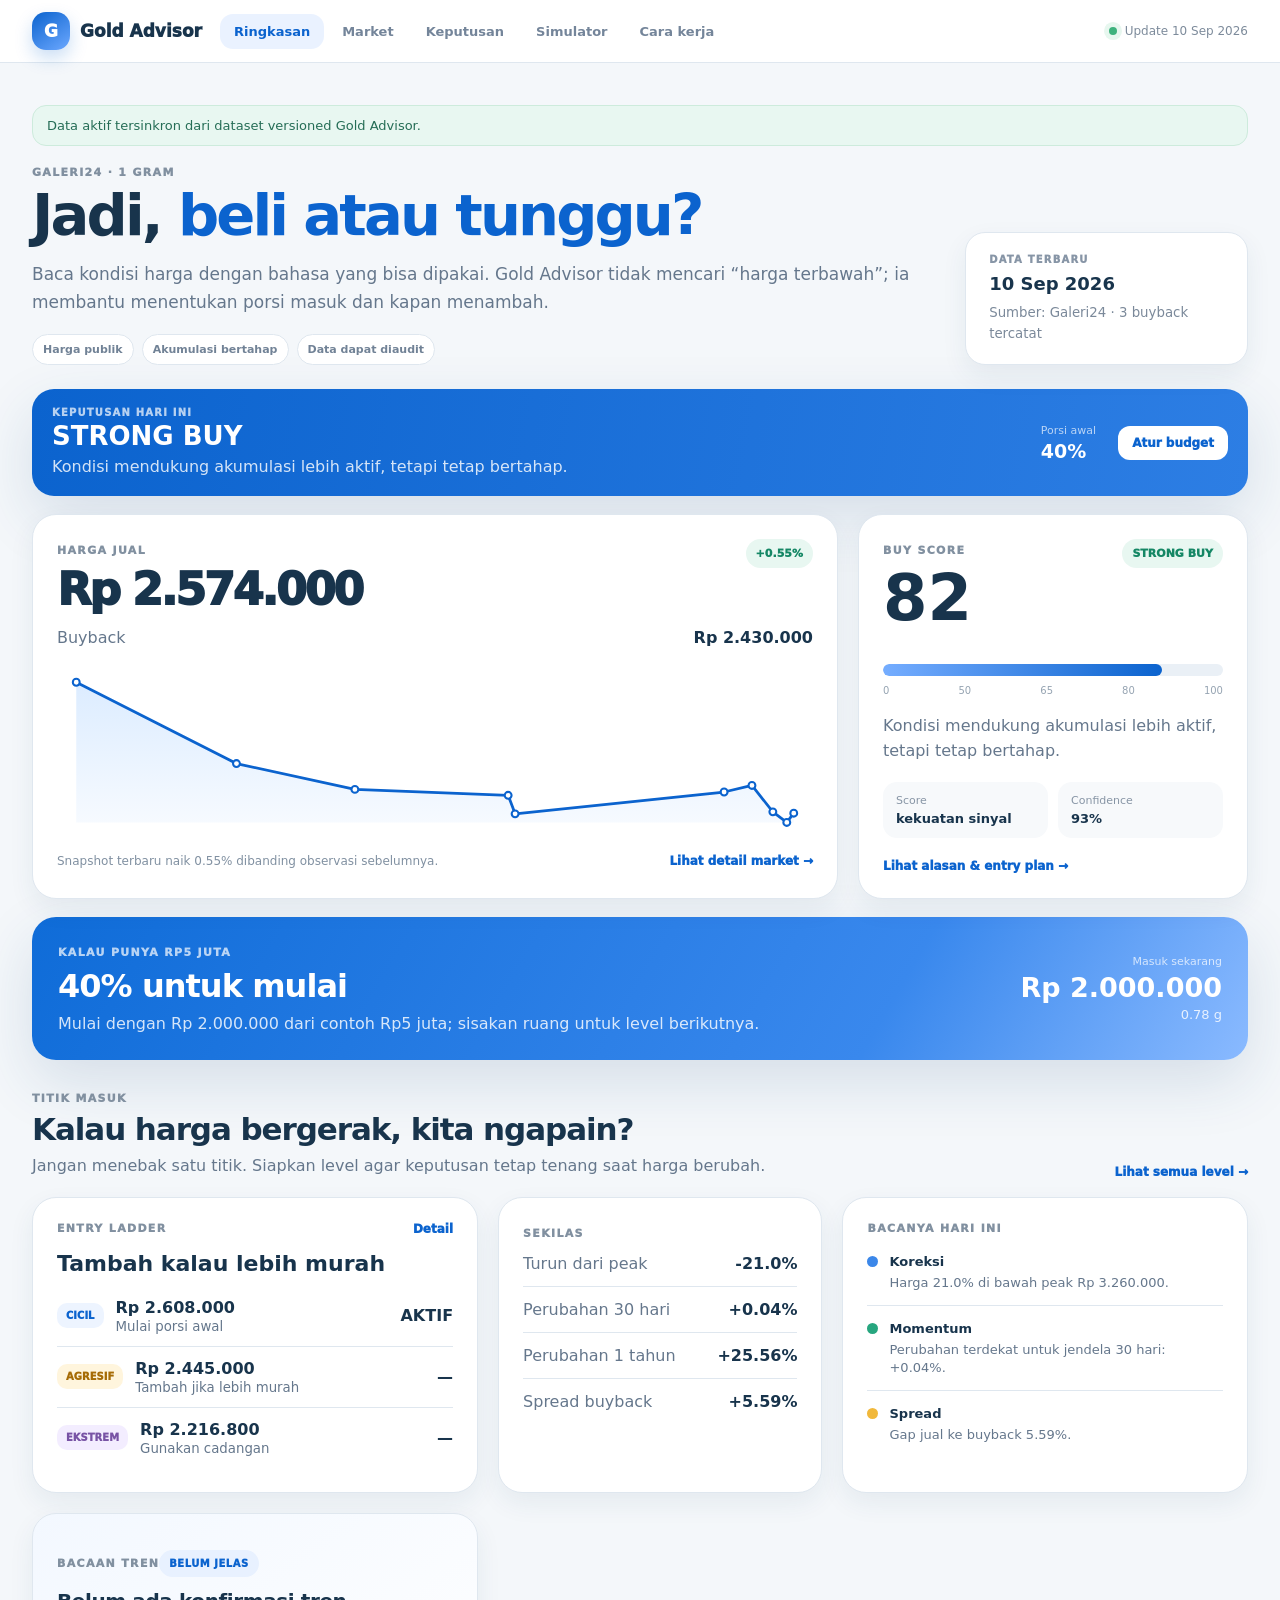
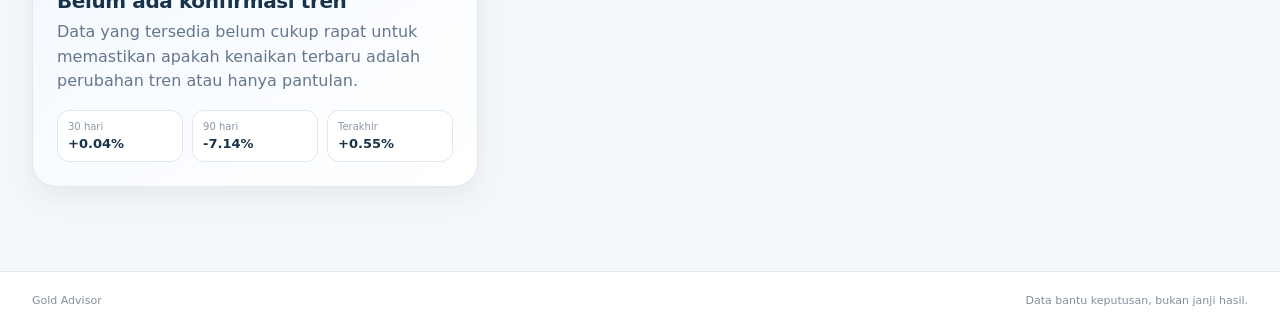
==== commit 9ad76373: "Add files via upload" ====
--- a/index.html
+++ b/index.html
@@ -56,12 +56,12 @@
   <div class="allocation-hero"><div><span class="label light">KALAU PUNYA RP5 JUTA</span><h2 id="actionLabel">—</h2><p id="actionText">—</p></div><div class="allocation-value"><span>Masuk sekarang</span><b id="quickBuyNominal">—</b><small id="quickBuyGram">—</small></div></div>
 
   <div class="section-head compact"><div><div class="eyebrow">TITIK MASUK</div><h2>Kalau harga bergerak, kita ngapain?</h2><p>Jangan menebak satu titik. Siapkan level agar keputusan tetap tenang saat harga berubah.</p></div><a href="#decision" class="section-link">Lihat semua level →</a></div>
-  <div class="three-cards"><article class="card ladder-card"><div class="card-top"><span class="label">ENTRY LADDER</span><a href="#decision">Detail</a></div><h3>Tambah kalau lebih murah</h3><div id="ladderRows" class="ladder-list"></div></article><article class="card snapshot-card"><span class="label">SEKILAS</span><div class="metric-list"><div><span>Turun dari peak</span><b id="quickDd">—</b></div><div><span>Perubahan 30 hari</span><b id="quick30">—</b></div><div><span>Perubahan 1 tahun</span><b id="quickYoy">—</b></div><div><span>Spread buyback</span><b id="quickSpread">—</b></div></div></article><article class="card insight-card"><span class="label">BACANYA HARI INI</span><div class="insight-line"><span class="insight-dot blue"></span><div><b>Koreksi</b><p id="insightCorrection">—</p></div></div><div class="insight-line"><span class="insight-dot green"></span><div><b>Momentum</b><p id="insightMomentum">—</p></div></div><div class="insight-line"><span class="insight-dot yellow"></span><div><b>Spread</b><p id="insightSpread">—</p></div></div></article></div>
+  <div class="three-cards"><article class="card ladder-card"><div class="card-top"><span class="label">ENTRY LADDER</span><a href="#decision">Detail</a></div><h3>Tambah kalau lebih murah</h3><div id="ladderRows" class="ladder-list"></div></article><article class="card snapshot-card"><span class="label">SEKILAS</span><div class="metric-list"><div><span>Turun dari peak</span><b id="quickDd">—</b></div><div><span>Perubahan 30 hari</span><b id="quick30">—</b></div><div><span>Perubahan 1 tahun</span><b id="quickYoy">—</b></div><div><span>Spread buyback</span><b id="quickSpread">—</b></div></div></article><article class="card insight-card"><span class="label">BACANYA HARI INI</span><div class="insight-line"><span class="insight-dot blue"></span><div><b>Koreksi</b><p id="insightCorrection">—</p></div></div><div class="insight-line"><span class="insight-dot green"></span><div><b>Momentum</b><p id="insightMomentum">—</p></div></div><div class="insight-line"><span class="insight-dot yellow"></span><div><b>Spread</b><p id="insightSpread">—</p></div></div></article><article class="card regime-card"><span class="label">BACAAN TREN</span><div class="regime-badge" id="regimeBadge">—</div><h3 id="regimeTitle">—</h3><p id="regimeText">—</p><div class="regime-stats"><div><span>30 hari</span><b id="regime30">—</b></div><div><span>90 hari</span><b id="regime90">—</b></div><div><span>Terakhir</span><b id="regime1d">—</b></div></div></article></div>
 </section>
 
 <section class="page" id="page-market" hidden>
   <div class="page-head"><div><div class="eyebrow">MARKET</div><h1>Harga, titik demi titik.</h1><p class="lead small">Klik atau arahkan ke titik untuk membaca tanggal, harga jual, buyback, dan perubahan. Jarak waktu pada grafik mengikuti tanggal sebenarnya.</p></div><div class="tabs" id="periodTabs"><button data-period="30">30 HARI</button><button data-period="90">90 HARI</button><button data-period="365" class="active">1 TAHUN</button></div></div>
-  <div class="market-layout"><article class="card chart-card"><div class="chart-head"><div><span class="label">PRICE TREND</span><h2 id="chartTitle">Pergerakan 1 tahun</h2></div><div class="legend"><span><i class="line"></i>Harga jual</span><span><i class="buyback-line"></i>Buyback</span><span><i class="peak-dot"></i>Peak</span></div></div><div class="chart-shell"><svg id="mainChart" viewBox="0 0 1700 620" aria-label="Grafik harga emas"></svg><div id="mainTooltip" class="chart-tip tooltip-big" hidden></div></div><div class="chart-reading" id="chartReading">—</div><div class="chart-foot"><span id="chartCoverage">—</span><a href="https://galeri24.co.id/harga-emas/" target="_blank" rel="noopener">Cek sumber resmi →</a></div></article><aside class="stats-col"><div class="stat-card primary"><span>Harga saat ini</span><b id="marketCurrent">—</b><small id="marketDate">—</small></div><div class="stat-card"><span>Peak</span><b id="peak">—</b><small id="peakDate">—</small></div><div class="stat-card"><span>Low</span><b id="trough">—</b><small id="troughDate">—</small></div><div class="stat-card warm"><span>Drawdown</span><b id="marketDd">—</b><small>dari peak tertinggi</small></div><div class="stat-card green-card"><span>Buyback terakhir</span><b id="marketBuyback">—</b><small>untuk 1 gram</small></div></aside></div>
+  <div class="market-layout"><article class="card chart-card"><div class="chart-head"><div><span class="label">PRICE TREND</span><h2 id="chartTitle">Pergerakan 1 tahun</h2></div><div class="legend"><span><i class="line"></i>Harga jual</span><span><i class="buyback-line"></i>Buyback</span><span><i class="peak-dot"></i>Peak</span></div></div><div class="chart-shell"><svg id="mainChart" viewBox="0 0 1700 620" aria-label="Grafik harga emas"></svg><div id="mainTooltip" class="chart-tip tooltip-big" hidden></div></div><div class="chart-reading" id="chartReading">—</div><div class="market-callout" id="marketCallout">—</div><div class="chart-foot"><span id="chartCoverage">—</span><a href="https://galeri24.co.id/harga-emas/" target="_blank" rel="noopener">Cek sumber resmi →</a></div></article><aside class="stats-col"><div class="stat-card primary"><span>Harga saat ini</span><b id="marketCurrent">—</b><small id="marketDate">—</small></div><div class="stat-card"><span>Peak</span><b id="peak">—</b><small id="peakDate">—</small></div><div class="stat-card"><span>Low</span><b id="trough">—</b><small id="troughDate">—</small></div><div class="stat-card warm"><span>Drawdown</span><b id="marketDd">—</b><small>dari peak tertinggi</small></div><div class="stat-card green-card"><span>Buyback terakhir</span><b id="marketBuyback">—</b><small>untuk 1 gram</small></div></aside></div>
   <div class="section-head"><div><div class="eyebrow">HISTORY</div><h2>Riwayat harga</h2><p>Hanya observasi yang benar-benar tersimpan. Tidak ada titik yang diestimasi.</p></div><span class="count-chip" id="historyCount">—</span></div><article class="card table-card"><div class="table-scroll"><table><thead><tr><th>Tanggal</th><th>Harga jual</th><th>Buyback</th><th>Perubahan</th><th>Status</th></tr></thead><tbody id="historyRows"></tbody></table></div></article>
 </section>
 
@@ -70,7 +70,7 @@
   <article class="card decision-hero"><div><span class="decision-chip" id="decisionChip">—</span><h2 id="bigSignal">—</h2><p id="bigSignalText">—</p></div><div class="decision-score"><span>BUY SCORE</span><b id="dScore">—</b><small><span id="dConfidence">—</span> data confidence</small></div></article>
   <div class="section-head"><div><div class="eyebrow">FAKTOR</div><h2>Kenapa score-nya begitu?</h2><p>Semakin kuat konteks positifnya, semakin tinggi skor—tanpa mengklaim probabilitas pasti.</p></div></div><div class="factor-grid" id="factorGrid"></div>
   <div class="decision-grid"><article class="card"><span class="label">BREAK-EVEN</span><h2>Berapa kenaikan agar impas?</h2><div class="be-grid"><div><span>Harga beli</span><b id="dBuy">—</b></div><div><span>Buyback</span><b id="dBb">—</b></div><div><span>Spread</span><b id="dSpread">—</b></div><div><span>Harga impas</span><b id="dBe">—</b></div></div><p class="small-note" id="beText">—</p></article><article class="card"><span class="label">ENTRY LADDER</span><h2>Area pembelian</h2><div id="decisionLadder" class="decision-ladder"></div></article></div>
-  <div class="section-head"><div><div class="eyebrow">REPLAY</div><h2>Uji ulang sinyal terhadap histori</h2><p>Eksploratif: hanya memakai titik yang punya data masa depan. Belum merupakan backtest statistik penuh.</p></div></div><article class="card replay-card"><div class="replay-summary"><div><span>Sample 30 hari</span><b id="replay30N">—</b></div><div><span>Return rata-rata</span><b id="replay30Avg">—</b></div><div><span>Positive rate</span><b id="replay30Win">—</b></div><div><span>Sample 90 hari</span><b id="replay90N">—</b></div></div><p id="replayNote">—</p></article><div class="scenario-grid" id="scenarioBoxes"></div>
+  <div class="section-head"><div><div class="eyebrow">REGIME CHECK</div><h2>Rebound atau pembalikan tren?</h2><p>Mesin membedakan kenaikan harian dari perubahan tren yang lebih besar.</p></div></div><article class="card regime-detail"><div><span class="regime-badge" id="decisionRegimeBadge">—</span><h2 id="decisionRegimeTitle">—</h2><p id="decisionRegimeText">—</p></div><div class="regime-checks" id="decisionRegimeChecks"></div></article><div class="section-head"><div><div class="eyebrow">REPLAY</div><h2>Uji ulang sinyal terhadap histori</h2><p>Eksploratif: hanya memakai titik yang punya data masa depan. Belum merupakan backtest statistik penuh.</p></div></div><article class="card replay-card"><div class="replay-summary"><div><span>Sample 30 hari</span><b id="replay30N">—</b></div><div><span>Return rata-rata</span><b id="replay30Avg">—</b></div><div><span>Positive rate</span><b id="replay30Win">—</b></div><div><span>Sample 90 hari</span><b id="replay90N">—</b></div></div><p id="replayNote">—</p></article><div class="scenario-grid" id="scenarioBoxes"></div>
 </section>
 
 <section class="page" id="page-simulator" hidden>
--- a/css/styles.css
+++ b/css/styles.css
@@ -3,3 +3,18 @@
 @media(max-width:860px){.nav,.top-status{display:none}.mobile-nav-wrap{display:block;position:sticky;top:63px;z-index:90;background:rgba(255,255,255,.94);backdrop-filter:blur(14px);border-bottom:1px solid var(--line);overflow:auto}.mobile-nav{display:flex;gap:4px;padding:7px 16px;min-width:max-content}.mobile-nav a{padding:9px 11px;border-radius:10px;color:#7a899a;text-decoration:none;font-size:11px;font-weight:950}.mobile-nav a.active{background:#eaf2ff;color:var(--blue)}.topbar-inner,.site{width:calc(100% - 28px)}.site{padding-top:28px}.hero,.page-head{display:block}.hero h1,.page-head h1{font-size:42px}.date-card{margin-top:17px}.dashboard-grid,.market-layout,.sim-grid,.decision-grid,.dataset-grid{grid-template-columns:1fr}.three-cards,.factor-grid,.method-grid{grid-template-columns:1fr}.allocation-hero{display:block}.allocation-value{margin-top:18px}.decision-strip{display:block}.strip-right{margin-top:14px;justify-content:space-between}.tabs{margin-top:16px;width:max-content}.chart-head{display:block}.legend{margin-top:10px}.chart-shell{overflow:auto}.chart-shell svg{min-width:980px}.stats-col{grid-template-columns:1fr 1fr}.replay-summary,.scenario-grid,.sim-stats{grid-template-columns:1fr 1fr}.plan-row{grid-template-columns:1fr 1fr}.footer{padding:18px 14px;display:grid}.score-card h2{font-size:56px}}
 @media(max-width:520px){.stats-col,.replay-summary,.scenario-grid,.sim-stats{grid-template-columns:1fr}.hero h1,.page-head h1{font-size:36px}.lead{font-size:15px}.price-big{font-size:38px}.decision-hero{display:block}.decision-score{text-align:left;margin-top:16px}.decision-score b{font-size:66px}.section-head{display:block}.section-link{display:inline-block;margin-top:10px}.allocation-hero h2{font-size:27px}.chart-caption,.chart-foot{display:grid}.plan-row{grid-template-columns:1fr 1fr}.money-field input{font-size:25px}.source-grid{grid-template-columns:1fr}}
 @media(min-width:1800px){.topbar-inner,.site{width:calc(100% - 80px)}.site{padding-top:52px}.dashboard-grid{grid-template-columns:minmax(0,1.45fr) minmax(430px,.55fr)}.market-layout{grid-template-columns:minmax(0,1fr) 360px}.three-cards{grid-template-columns:1.2fr .8fr 1fr;gap:24px}.card{padding:28px}.price-big{font-size:62px}.hero h1,.page-head h1{font-size:72px}}
+
+.regime-card{background:linear-gradient(145deg,#f3f8ff,#fff)}
+.regime-badge{display:inline-flex;align-items:center;gap:6px;padding:8px 10px;border-radius:999px;background:#e8f1ff;color:var(--blue);font-size:10px;font-weight:950;letter-spacing:.05em;margin-top:12px}
+.regime-card h3{font-size:20px;margin:12px 0 7px;letter-spacing:-.02em}
+.regime-card p,.regime-detail p{color:var(--muted);line-height:1.55;margin:0}
+.regime-stats{display:grid;grid-template-columns:repeat(3,1fr);gap:9px;margin-top:16px}
+.regime-stats>div{background:#fff;border:1px solid var(--line);border-radius:12px;padding:10px}
+.regime-stats span,.regime-stats b{display:block}.regime-stats span{font-size:10px;color:#8a98a8}.regime-stats b{margin-top:4px;font-size:13px}
+.market-callout{margin-top:12px;padding:18px 19px;border-left:4px solid #f1b83b;border-radius:0 16px 16px 0;background:#fff8e8;color:#697789;line-height:1.6;font-size:13px}
+.market-callout strong{color:#8b6609}
+.regime-detail{display:grid;grid-template-columns:minmax(0,1.3fr) minmax(320px,.7fr);gap:24px;align-items:center}
+.regime-detail h2{font-size:29px;margin:12px 0 7px;letter-spacing:-.03em}
+.regime-checks{display:grid;grid-template-columns:repeat(3,1fr);gap:10px}
+.regime-check{padding:15px;border:1px solid var(--line);border-radius:16px;background:#f8fafc}.regime-check span,.regime-check b,.regime-check small{display:block}.regime-check span,.regime-check small{color:#8391a1;font-size:10px}.regime-check b{font-size:19px;margin:5px 0 3px}
+@media(max-width:900px){.regime-detail{grid-template-columns:1fr}.regime-checks{grid-template-columns:1fr 1fr}}
